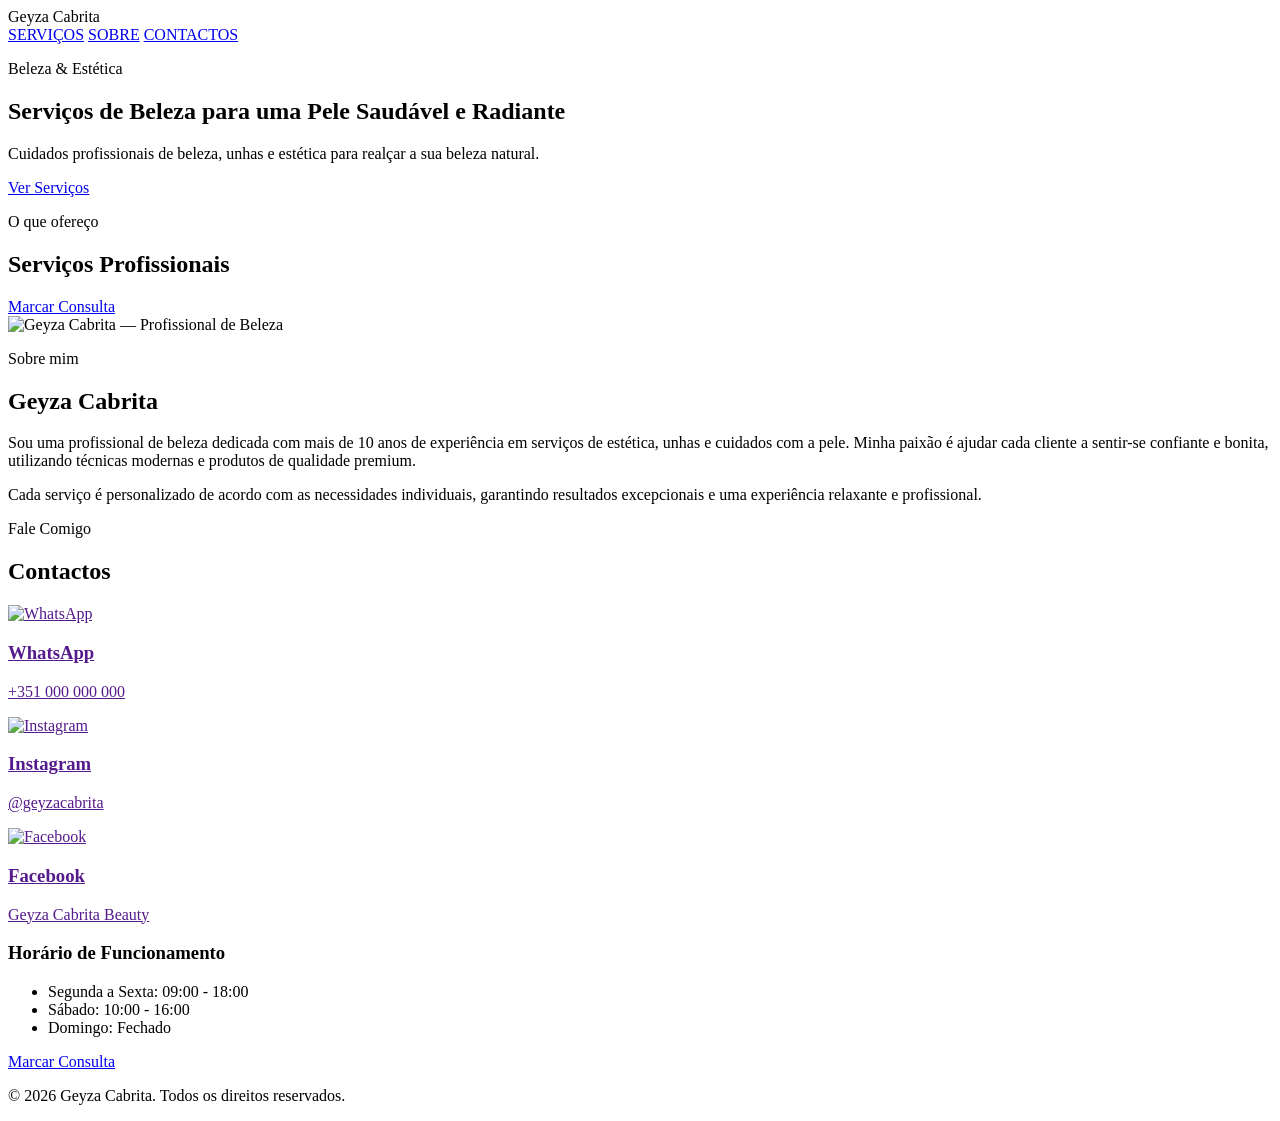
==== index.html @ 8110e3fc "Add files via upload" ====
<!DOCTYPE html>
<html lang="pt">
<head>
    <meta charset="UTF-8">
    <meta name="viewport" content="width=device-width, initial-scale=1.0">
    <title>Geyza Cabrita — Serviços de Beleza</title>
    <link rel="preconnect" href="https://fonts.googleapis.com">
    <link rel="preconnect" href="https://fonts.gstatic.com" crossorigin>
    <link href="https://fonts.googleapis.com/css2?family=Playfair+Display:wght@600;700;800&family=Montserrat:wght@300;400;500;600;700&display=swap" rel="stylesheet">
    <link rel="stylesheet" href="css/style.css">
</head>
<body>
    <!-- Navigation -->
    <nav class="navbar">
        <div class="navbar-container">
            <span class="navbar-brand">Geyza Cabrita</span>
            <div class="navbar-links">
                <a href="#servicos">SERVIÇOS</a>
                <a href="#sobre">SOBRE</a>
                <a href="#contactos">CONTACTOS</a>
            </div>
        </div>
    </nav>

    <!-- Hero Section -->
    <section id="hero" class="hero">
        <div class="hero-bg" style="background-image: url('images/hero.webp');"></div>
        <div class="hero-overlay"></div>
        <div class="hero-content">
            <p class="hero-label">Beleza & Estética</p>
            <h1 class="hero-title">Serviços de Beleza para uma Pele Saudável e Radiante</h1>
            <div class="hero-divider"></div>
            <p class="hero-description">Cuidados profissionais de beleza, unhas e estética para realçar a sua beleza natural.</p>
            <a href="#servicos" class="btn btn-primary">Ver Serviços</a>
        </div>
    </section>

    <!-- Services Section -->
    <section id="servicos" class="services">
        <div class="container">
            <div class="section-header">
                <p class="section-label">O que ofereço</p>
                <h2 class="section-title">Serviços Profissionais</h2>
            </div>

            <div class="accordion" id="accordion">
                <!-- Accordion items will be generated by JavaScript -->
            </div>

            <div class="services-cta">
                <a href="#contactos" class="btn btn-primary">Marcar Consulta</a>
            </div>
        </div>
    </section>

    <!-- About Section -->
    <section id="sobre" class="about">
        <div class="container">
            <div class="about-content">
                <div class="about-image">
                    <img src="images/about.png" alt="Geyza Cabrita — Profissional de Beleza">
                </div>
                <div class="about-text">
                    <p class="section-label">Sobre mim</p>
                    <h2 class="section-title">Geyza Cabrita</h2>
                    <p class="about-description">
                        Sou uma profissional de beleza dedicada com mais de 10 anos de experiência em serviços de estética, unhas e cuidados com a pele. Minha paixão é ajudar cada cliente a sentir-se confiante e bonita, utilizando técnicas modernas e produtos de qualidade premium.
                    </p>
                    <p class="about-description">
                        Cada serviço é personalizado de acordo com as necessidades individuais, garantindo resultados excepcionais e uma experiência relaxante e profissional.
                    </p>
                </div>
            </div>
        </div>
    </section>

    <!-- Contact Section -->
    <section id="contactos" class="contact">
        <div class="container">
            <div class="section-header">
                <p class="section-label">Fale Comigo</p>
                <h2 class="section-title">Contactos</h2>
            </div>

            <div class="contact-grid">
                <a href="" class="contact-card">
                    <img src="https://d2xsxph8kpxj0f.cloudfront.net/310519663391135670/QCFnipDip87VqHRo5HDK79/icon-whatsapp-color-fg5UDgh2BhatqartJosibU.webp" alt="WhatsApp">
                    <div class="contact-info">
                        <h3>WhatsApp</h3>
                        <p>+351 000 000 000</p>
                    </div>
                </a>

                <a href="" class="contact-card">
                    <img src="https://d2xsxph8kpxj0f.cloudfront.net/310519663391135670/QCFnipDip87VqHRo5HDK79/icon-instagram-color-nrqYFYuzazJWJ2ttojLBT8.webp" alt="Instagram">
                    <div class="contact-info">
                        <h3>Instagram</h3>
                        <p>@geyzacabrita</p>
                    </div>
                </a>

                <a href="" class="contact-card">
                    <img src="https://d2xsxph8kpxj0f.cloudfront.net/310519663391135670/QCFnipDip87VqHRo5HDK79/icon-facebook-color-9jwHDfcNkDRWfbFk2y8WAR.webp" alt="Facebook">
                    <div class="contact-info">
                        <h3>Facebook</h3>
                        <p>Geyza Cabrita Beauty</p>
                    </div>
                </a>
            </div>

            <div class="schedule">
                <h3>Horário de Funcionamento</h3>
                <ul>
                    <li>Segunda a Sexta: 09:00 - 18:00</li>
                    <li>Sábado: 10:00 - 16:00</li>
                    <li>Domingo: Fechado</li>
                </ul>
            </div>

            <div class="contact-cta">
                <a href="formulariy.html" class="btn btn-primary">Marcar Consulta</a>
            </div>
        </div>
    </section>

    <!-- Footer -->
    <footer class="footer">
        <div class="container">
            <p>&copy; 2026 Geyza Cabrita. Todos os direitos reservados.</p>
        </div>
    </footer>

    <script src="js/data.js"></script>
    <script src="js/script.js"></script>
</body>
</html>
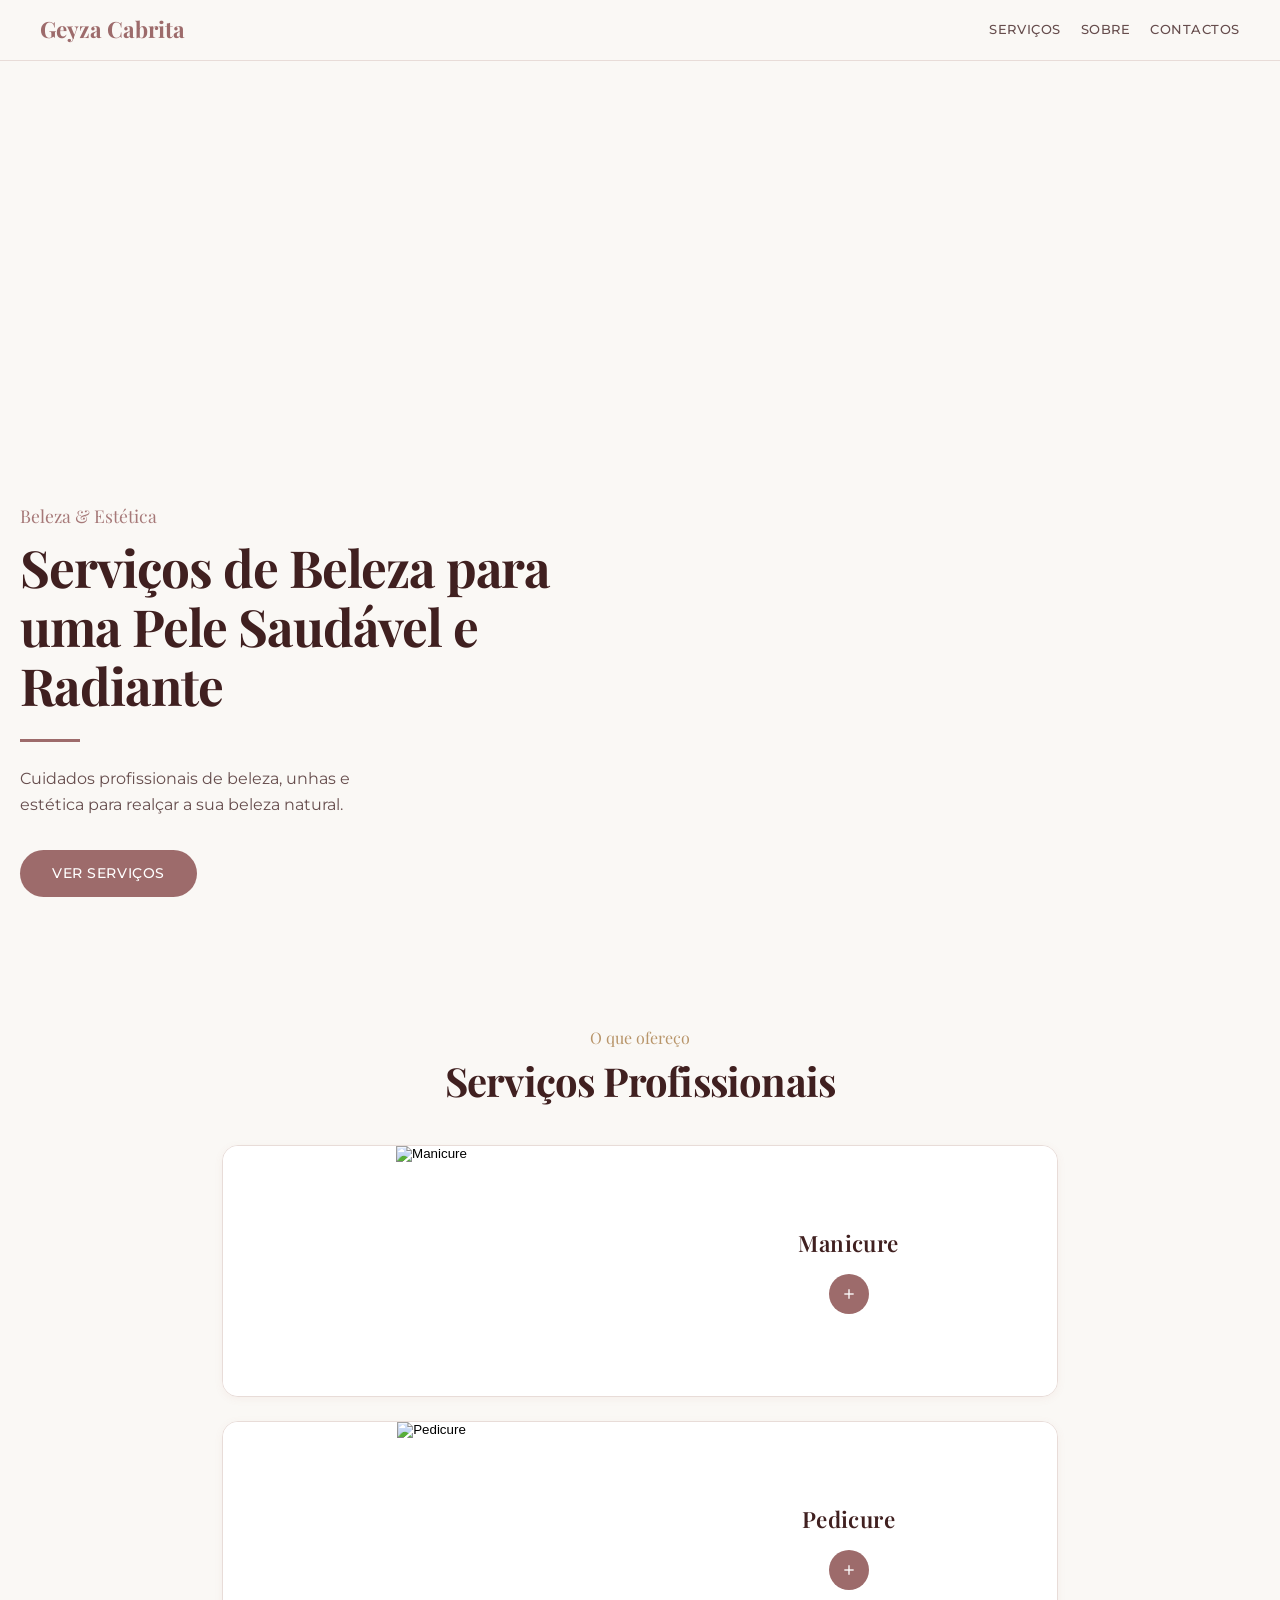
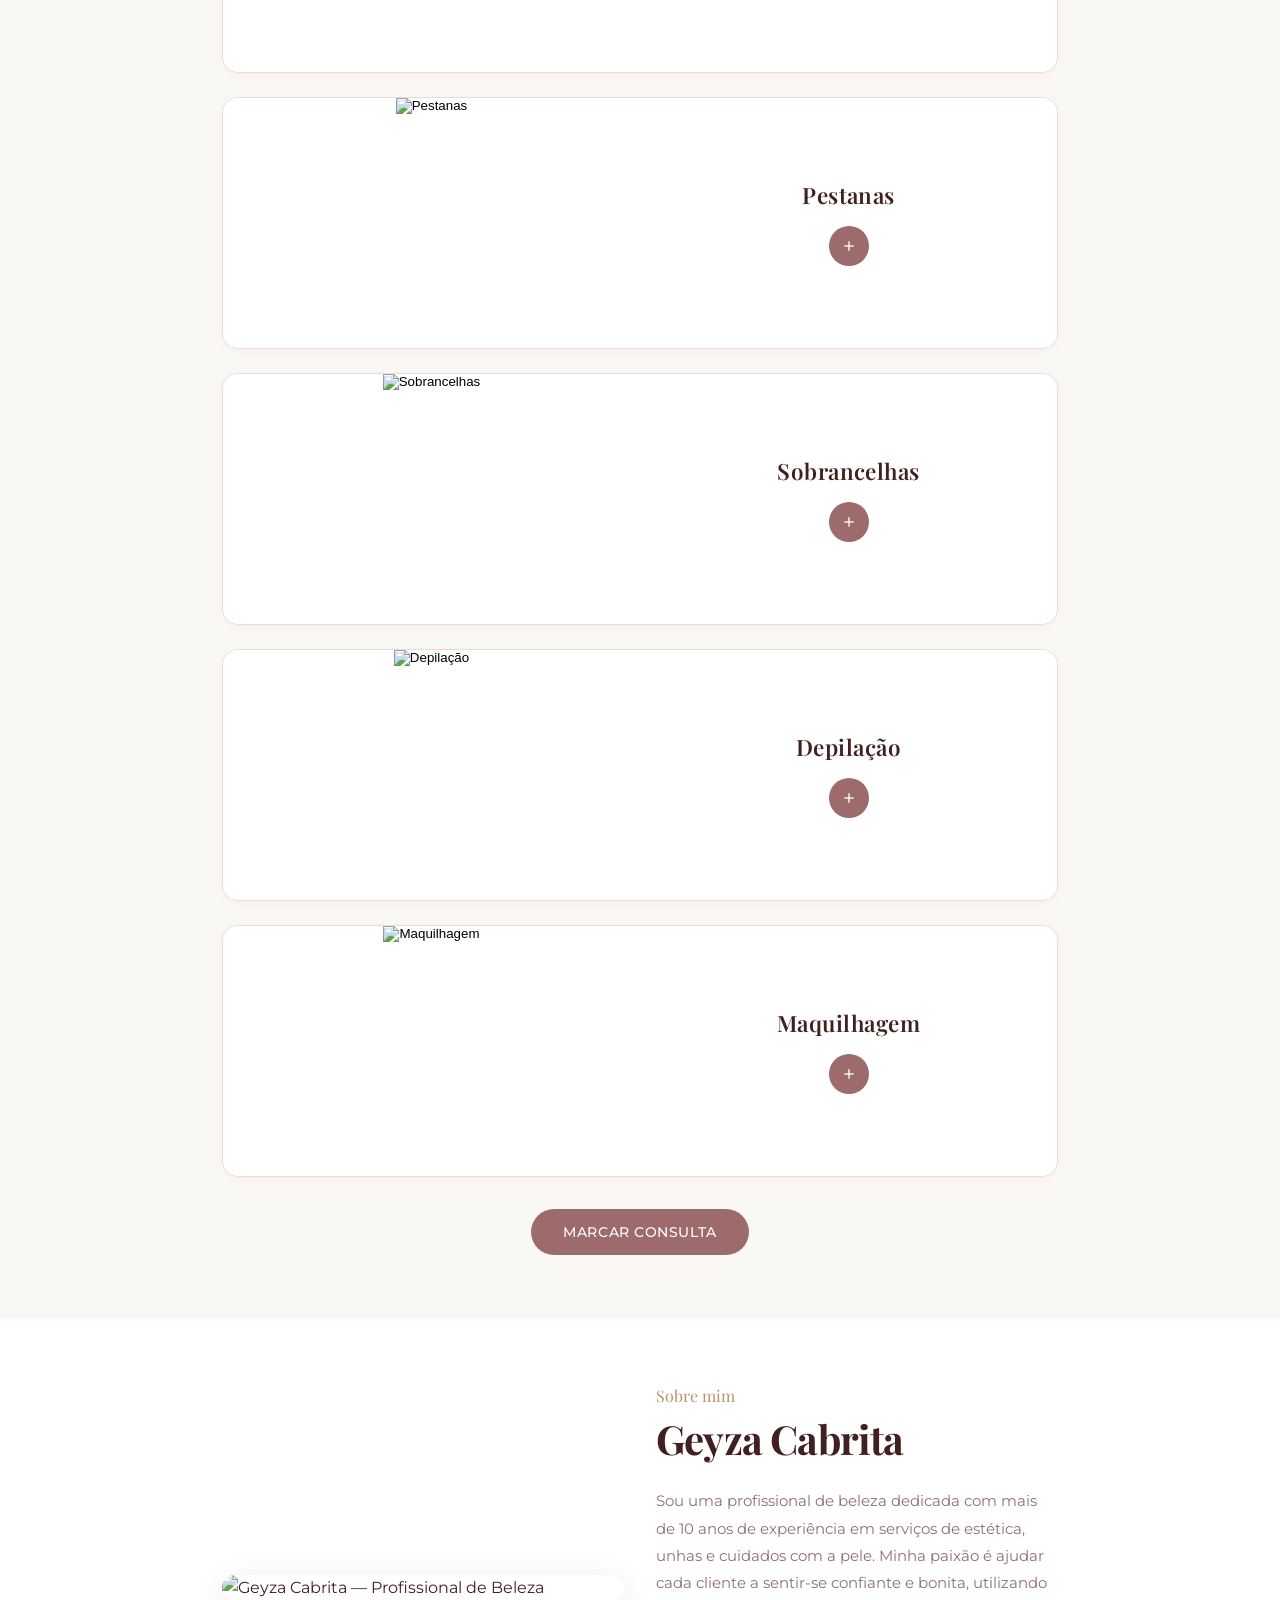
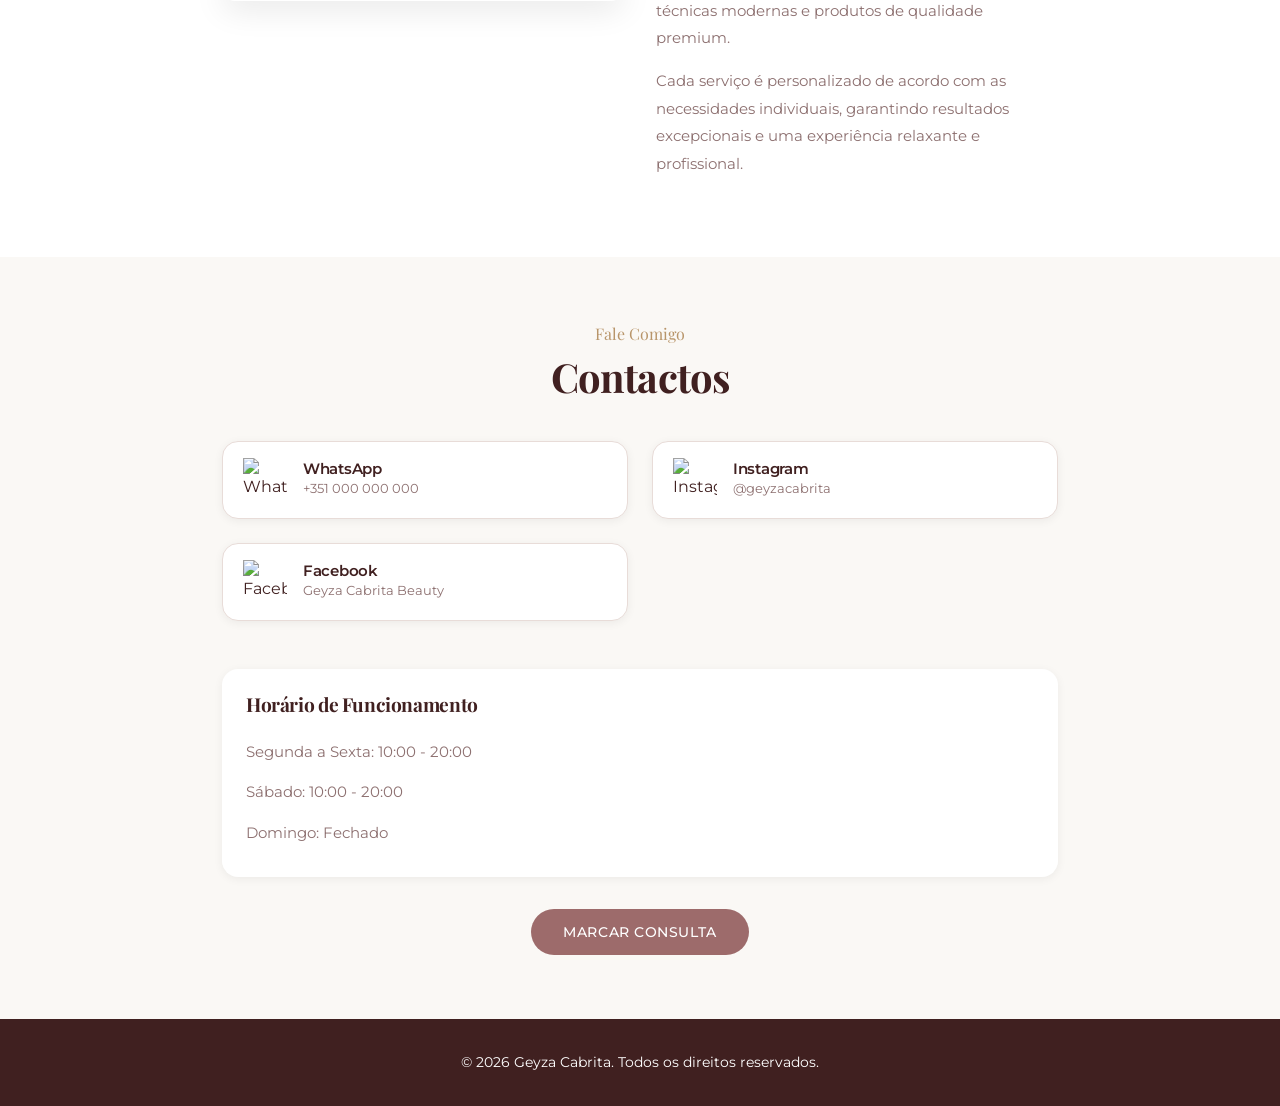
==== commit f15a372f: "Update stylesheet and script paths in index.html" ====
--- a/index.html
+++ b/index.html
@@ -7,7 +7,7 @@
     <link rel="preconnect" href="https://fonts.googleapis.com">
     <link rel="preconnect" href="https://fonts.gstatic.com" crossorigin>
     <link href="https://fonts.googleapis.com/css2?family=Playfair+Display:wght@600;700;800&family=Montserrat:wght@300;400;500;600;700&display=swap" rel="stylesheet">
-    <link rel="stylesheet" href="css/style.css">
+    <link rel="stylesheet" href="style.css">
 </head>
 <body>
     <!-- Navigation -->
@@ -111,14 +111,14 @@
             <div class="schedule">
                 <h3>Horário de Funcionamento</h3>
                 <ul>
-                    <li>Segunda a Sexta: 09:00 - 18:00</li>
-                    <li>Sábado: 10:00 - 16:00</li>
+                    <li>Segunda a Sexta: 10:00 - 20:00</li>
+                    <li>Sábado: 10:00 - 20:00</li>
                     <li>Domingo: Fechado</li>
                 </ul>
             </div>
 
             <div class="contact-cta">
-                <a href="formulariy.html" class="btn btn-primary">Marcar Consulta</a>
+                <a href="formulary.html" class="btn btn-primary">Marcar Consulta</a>
             </div>
         </div>
     </section>
@@ -130,7 +130,7 @@
         </div>
     </footer>
 
-    <script src="js/data.js"></script>
-    <script src="js/script.js"></script>
+    <script src="data.js"></script>
+    <script src="script.js"></script>
 </body>
 </html>
--- a/style.css
+++ b/style.css
@@ -0,0 +1,597 @@
+/* ============================================================
+   DESIGN PHILOSOPHY: Romantic Botanica — Elegant Beauty
+   - Warm ivory background, dusty rose primary, champagne gold accent
+   - Playfair Display (elegant headlines) + Montserrat (modern body)
+   - Soft shadows, organic shapes, gentle animations
+   - Mobile-first, single-column layout with generous whitespace
+   ============================================================ */
+
+* {
+    margin: 0;
+    padding: 0;
+    box-sizing: border-box;
+}
+
+html {
+    scroll-behavior: smooth;
+}
+
+body {
+    font-family: 'Montserrat', sans-serif;
+    font-weight: 400;
+    color: #402020;
+    background-color: #faf8f5;
+    line-height: 1.6;
+    -webkit-font-smoothing: antialiased;
+}
+
+/* ─── Colors ─────────────────────────────────────────────── */
+:root {
+    --primary: #9d6b6b;           /* dusty rose */
+    --accent: #b8956a;             /* champagne gold */
+    --background: #faf8f5;         /* warm ivory */
+    --foreground: #402020;         /* deep brown */
+    --text-light: #8d7070;         /* light brown */
+    --border-light: #e8dcd8;       /* light border */
+    --white: #ffffff;
+}
+
+/* ─── Typography ─────────────────────────────────────────── */
+h1, h2, h3, h4, h5, h6 {
+    font-family: 'Playfair Display', serif;
+    font-weight: 700;
+    letter-spacing: -0.02em;
+    line-height: 1.2;
+}
+
+a {
+    color: inherit;
+    text-decoration: none;
+    transition: all 0.3s ease;
+}
+
+/* ─── Navigation ─────────────────────────────────────────── */
+.navbar {
+    position: sticky;
+    top: 0;
+    z-index: 100;
+    background: rgba(250, 248, 245, 0.92);
+    backdrop-filter: blur(12px);
+    border-bottom: 1px solid var(--border-light);
+    padding: 0.75rem 1.25rem;
+}
+
+.navbar-container {
+    max-width: 1200px;
+    margin: 0 auto;
+    display: flex;
+    align-items: center;
+    justify-content: space-between;
+}
+
+.navbar-brand {
+    font-family: 'Playfair Display', serif;
+    font-size: 1.4rem;
+    color: var(--primary);
+    font-weight: 700;
+}
+
+.navbar-links {
+    display: flex;
+    gap: 1.25rem;
+}
+
+.navbar-links a {
+    font-size: 0.82rem;
+    font-weight: 500;
+    color: #664d4d;
+    text-transform: uppercase;
+    letter-spacing: 0.04em;
+    transition: color 0.3s ease;
+}
+
+.navbar-links a:hover {
+    color: var(--primary);
+}
+
+@media (max-width: 768px) {
+    .navbar-links {
+        gap: 0.75rem;
+        font-size: 0.75rem;
+    }
+}
+
+/* ─── Hero Section ────────────────────────────────────────── */
+.hero {
+    position: relative;
+    min-height: 100vh;
+    display: flex;
+    flex-direction: column;
+    justify-content: flex-end;
+    overflow: hidden;
+}
+
+.hero-bg {
+    position: absolute;
+    inset: 0;
+    background-size: cover;
+    background-position: center top;
+}
+
+.hero-overlay {
+    position: absolute;
+    inset: 0;
+    background: linear-gradient(180deg, rgba(250, 248, 245, 0) 0%, rgba(250, 248, 245, 0.6) 60%, rgba(250, 248, 245, 0.95) 100%);
+}
+
+.hero-content {
+    position: relative;
+    z-index: 10;
+    padding: 3rem 1.25rem 4rem;
+    max-width: 600px;
+    animation: fadeUp 1s ease-out;
+}
+
+.hero-label {
+    font-family: 'Playfair Display', serif;
+    font-size: 1.1rem;
+    color: var(--primary);
+    margin-bottom: 0.5rem;
+    opacity: 0.9;
+}
+
+.hero-title {
+    font-size: clamp(2.2rem, 8vw, 3.2rem);
+    line-height: 1.15;
+    color: var(--foreground);
+    margin-bottom: 1.5rem;
+}
+
+.hero-divider {
+    width: 60px;
+    height: 3px;
+    background: var(--primary);
+    margin-bottom: 1.5rem;
+}
+
+.hero-description {
+    font-size: 0.97rem;
+    color: #664d4d;
+    line-height: 1.7;
+    margin-bottom: 2rem;
+    max-width: 380px;
+}
+
+/* ─── Buttons ────────────────────────────────────────────── */
+.btn {
+    display: inline-block;
+    padding: 0.75rem 2rem;
+    border-radius: 999px;
+    font-family: 'Montserrat', sans-serif;
+    font-size: 0.88rem;
+    font-weight: 500;
+    text-transform: uppercase;
+    letter-spacing: 0.04em;
+    border: none;
+    cursor: pointer;
+    transition: all 0.3s ease;
+    text-decoration: none;
+}
+
+.btn-primary {
+    background: var(--primary);
+    color: white;
+}
+
+.btn-primary:hover {
+    background: #8d5a5a;
+    transform: translateY(-2px);
+    box-shadow: 0 6px 20px rgba(157, 107, 107, 0.3);
+}
+
+/* ─── Container & Layout ─────────────────────────────────── */
+.container {
+    width: 100%;
+    max-width: 900px;
+    margin: 0 auto;
+    padding: 0 1.25rem;
+}
+
+@media (min-width: 768px) {
+    .container {
+        padding: 0 2rem;
+    }
+}
+
+/* ─── Section Header ─────────────────────────────────────── */
+.section-header {
+    text-align: center;
+    margin-bottom: 2.5rem;
+}
+
+.section-label {
+    font-family: 'Playfair Display', serif;
+    font-size: 1rem;
+    color: var(--accent);
+    margin-bottom: 0.4rem;
+}
+
+.section-title {
+    font-size: clamp(1.8rem, 5vw, 2.5rem);
+    color: var(--foreground);
+    margin-bottom: 0.5rem;
+}
+
+/* ─── Services Section ────────────────────────────────────── */
+.services {
+    padding: 4rem 0;
+    background: var(--background);
+}
+
+/* ─── Accordion ──────────────────────────────────────────── */
+.accordion {
+    display: flex;
+    flex-direction: column;
+    gap: 1.5rem;
+    margin-bottom: 2rem;
+}
+
+.accordion-item {
+    background: white;
+    border-radius: 1rem;
+    overflow: hidden;
+    box-shadow: 0 2px 8px rgba(180, 120, 100, 0.07);
+    border: 1.5px solid var(--border-light);
+    transition: box-shadow 0.3s, border-color 0.3s;
+}
+
+.accordion-item.open {
+    box-shadow: 0 4px 24px rgba(180, 120, 100, 0.12);
+    border-color: rgba(184, 149, 106, 0.4);
+}
+
+.accordion-header {
+    width: 100%;
+    display: grid;
+    grid-template-columns: 1fr 1fr;
+    gap: 0;
+    align-items: stretch;
+    padding: 0;
+    background: white;
+    border: none;
+    cursor: pointer;
+    transition: background 0.3s;
+    overflow: hidden;
+}
+
+@media (max-width: 768px) {
+    .accordion-header {
+        grid-template-columns: 1fr;
+    }
+}
+
+.accordion-item.open .accordion-header {
+    background: white;
+}
+
+.accordion-header-image {
+    width: 100%;
+    height: 250px;
+    overflow: hidden;
+}
+
+@media (max-width: 768px) {
+    .accordion-header-image {
+        height: 200px;
+    }
+}
+
+.accordion-header-image img {
+    width: 100%;
+    height: 100%;
+    object-fit: cover;
+    object-position: center;
+}
+
+.accordion-header-content {
+    display: flex;
+    flex-direction: column;
+    justify-content: center;
+    align-items: center;
+    padding: 2rem 1.5rem;
+    text-align: center;
+    gap: 1rem;
+}
+
+@media (max-width: 768px) {
+    .accordion-header-content {
+        padding: 1.5rem 1rem;
+    }
+}
+
+.accordion-label {
+    font-family: 'Playfair Display', serif;
+    font-weight: 600;
+    font-size: 1.4rem;
+    color: var(--foreground);
+    letter-spacing: 0.02em;
+    margin: 0;
+}
+
+@media (max-width: 768px) {
+    .accordion-label {
+        font-size: 1.2rem;
+    }
+}
+
+.accordion-toggle {
+    width: 40px;
+    height: 40px;
+    border-radius: 50%;
+    background: var(--primary);
+    display: flex;
+    align-items: center;
+    justify-content: center;
+    flex-shrink: 0;
+    transition: background 0.3s, transform 0.3s;
+}
+
+.accordion-item.open .accordion-toggle {
+    background: #8d5a5a;
+    transform: rotate(45deg);
+}
+
+.accordion-toggle svg {
+    width: 16px;
+    height: 16px;
+    stroke: white;
+}
+
+.accordion-content {
+    max-height: 0;
+    overflow: hidden;
+    transition: max-height 0.3s ease;
+}
+
+.accordion-item.open .accordion-content {
+    max-height: 1500px;
+}
+
+.accordion-image {
+    width: 100%;
+    height: 400px;
+    overflow: hidden;
+    border-bottom: 1px solid var(--border-light);
+}
+
+.accordion-image img {
+    width: 100%;
+    height: 100%;
+    object-fit: cover;
+    object-position: center;
+}
+
+.accordion-services {
+    padding: 0 1.25rem 1rem;
+}
+
+.service-item {
+    padding: 0.85rem 0;
+    border-bottom: 1px solid var(--border-light);
+}
+
+.service-item:last-child {
+    border-bottom: none;
+}
+
+.service-header {
+    display: flex;
+    justify-content: space-between;
+    align-items: flex-start;
+    gap: 0.5rem;
+    margin-bottom: 0.2rem;
+}
+
+.service-name {
+    font-family: 'Playfair Display', serif;
+    font-weight: 600;
+    font-size: 1.05rem;
+    color: var(--foreground);
+    line-height: 1.3;
+}
+
+.service-price {
+    font-family: 'Montserrat', sans-serif;
+    font-size: 0.78rem;
+    font-weight: 500;
+    color: var(--accent);
+    white-space: nowrap;
+    background: #f7f5f2;
+    padding: 2px 8px;
+    border-radius: 999px;
+    border: 1px solid var(--border-light);
+    flex-shrink: 0;
+}
+
+.service-description {
+    font-family: 'Montserrat', sans-serif;
+    font-size: 0.85rem;
+    color: var(--text-light);
+    line-height: 1.5;
+    margin: 0;
+}
+
+.services-cta {
+    text-align: center;
+    margin-top: 2rem;
+}
+
+/* ─── About Section ──────────────────────────────────────── */
+.about {
+    padding: 4rem 0;
+    background: white;
+}
+
+.about-content {
+    display: grid;
+    grid-template-columns: 1fr 1fr;
+    gap: 2rem;
+    align-items: center;
+}
+
+@media (max-width: 768px) {
+    .about-content {
+        grid-template-columns: 1fr;
+    }
+}
+
+.about-image {
+    position: relative;
+    border-radius: 1rem;
+    overflow: hidden;
+    box-shadow: 0 8px 32px rgba(0, 0, 0, 0.1);
+}
+
+.about-image img {
+    width: 100%;
+    height: auto;
+    display: block;
+}
+
+.about-text .section-label {
+    margin-bottom: 0.4rem;
+}
+
+.about-text .section-title {
+    margin-bottom: 1.5rem;
+}
+
+.about-description {
+    font-size: 0.95rem;
+    color: var(--text-light);
+    line-height: 1.8;
+    margin-bottom: 1rem;
+}
+
+/* ─── Contact Section ────────────────────────────────────── */
+.contact {
+    padding: 4rem 0;
+    background: var(--background);
+}
+
+.contact-grid {
+    display: grid;
+    grid-template-columns: repeat(auto-fit, minmax(280px, 1fr));
+    gap: 1.5rem;
+    margin-bottom: 3rem;
+}
+
+.contact-card {
+    display: flex;
+    align-items: center;
+    gap: 1rem;
+    background: white;
+    border-radius: 1rem;
+    padding: 1rem 1.25rem;
+    box-shadow: 0 2px 10px rgba(0, 0, 0, 0.06);
+    border: 1px solid var(--border-light);
+    transition: transform 0.2s, box-shadow 0.2s;
+}
+
+.contact-card:hover {
+    transform: translateY(-2px);
+    box-shadow: 0 6px 20px rgba(0, 0, 0, 0.1);
+}
+
+.contact-card img {
+    width: 44px;
+    height: 44px;
+    flex-shrink: 0;
+}
+
+.contact-info h3 {
+    font-family: 'Montserrat', sans-serif;
+    font-weight: 600;
+    font-size: 0.92rem;
+    color: var(--foreground);
+    margin: 0;
+}
+
+.contact-info p {
+    font-family: 'Montserrat', sans-serif;
+    font-size: 0.82rem;
+    color: var(--text-light);
+    margin: 0;
+}
+
+.schedule {
+    background: white;
+    border-radius: 1rem;
+    padding: 1.5rem;
+    margin-bottom: 2rem;
+    box-shadow: 0 2px 10px rgba(0, 0, 0, 0.06);
+}
+
+.schedule h3 {
+    font-size: 1.2rem;
+    color: var(--foreground);
+    margin-bottom: 1rem;
+}
+
+.schedule ul {
+    list-style: none;
+}
+
+.schedule li {
+    font-size: 0.95rem;
+    color: var(--text-light);
+    padding: 0.5rem 0;
+}
+
+.contact-cta {
+    text-align: center;
+}
+
+/* ─── Footer ─────────────────────────────────────────────── */
+.footer {
+    background: var(--foreground);
+    color: white;
+    padding: 2rem 0;
+    text-align: center;
+    font-size: 0.9rem;
+}
+
+/* ─── Animations ─────────────────────────────────────────── */
+@keyframes fadeUp {
+    from {
+        opacity: 0;
+        transform: translateY(30px);
+    }
+    to {
+        opacity: 1;
+        transform: translateY(0);
+    }
+}
+
+.fade-up {
+    animation: fadeUp 0.6s ease-out;
+}
+
+/* ─── Responsive ─────────────────────────────────────────── */
+@media (max-width: 768px) {
+    .hero-content {
+        padding: 2rem 1rem 3rem;
+    }
+
+    .navbar-links {
+        gap: 0.5rem;
+    }
+
+    .section-header {
+        margin-bottom: 2rem;
+    }
+
+    .contact-grid {
+        grid-template-columns: 1fr;
+    }
+}
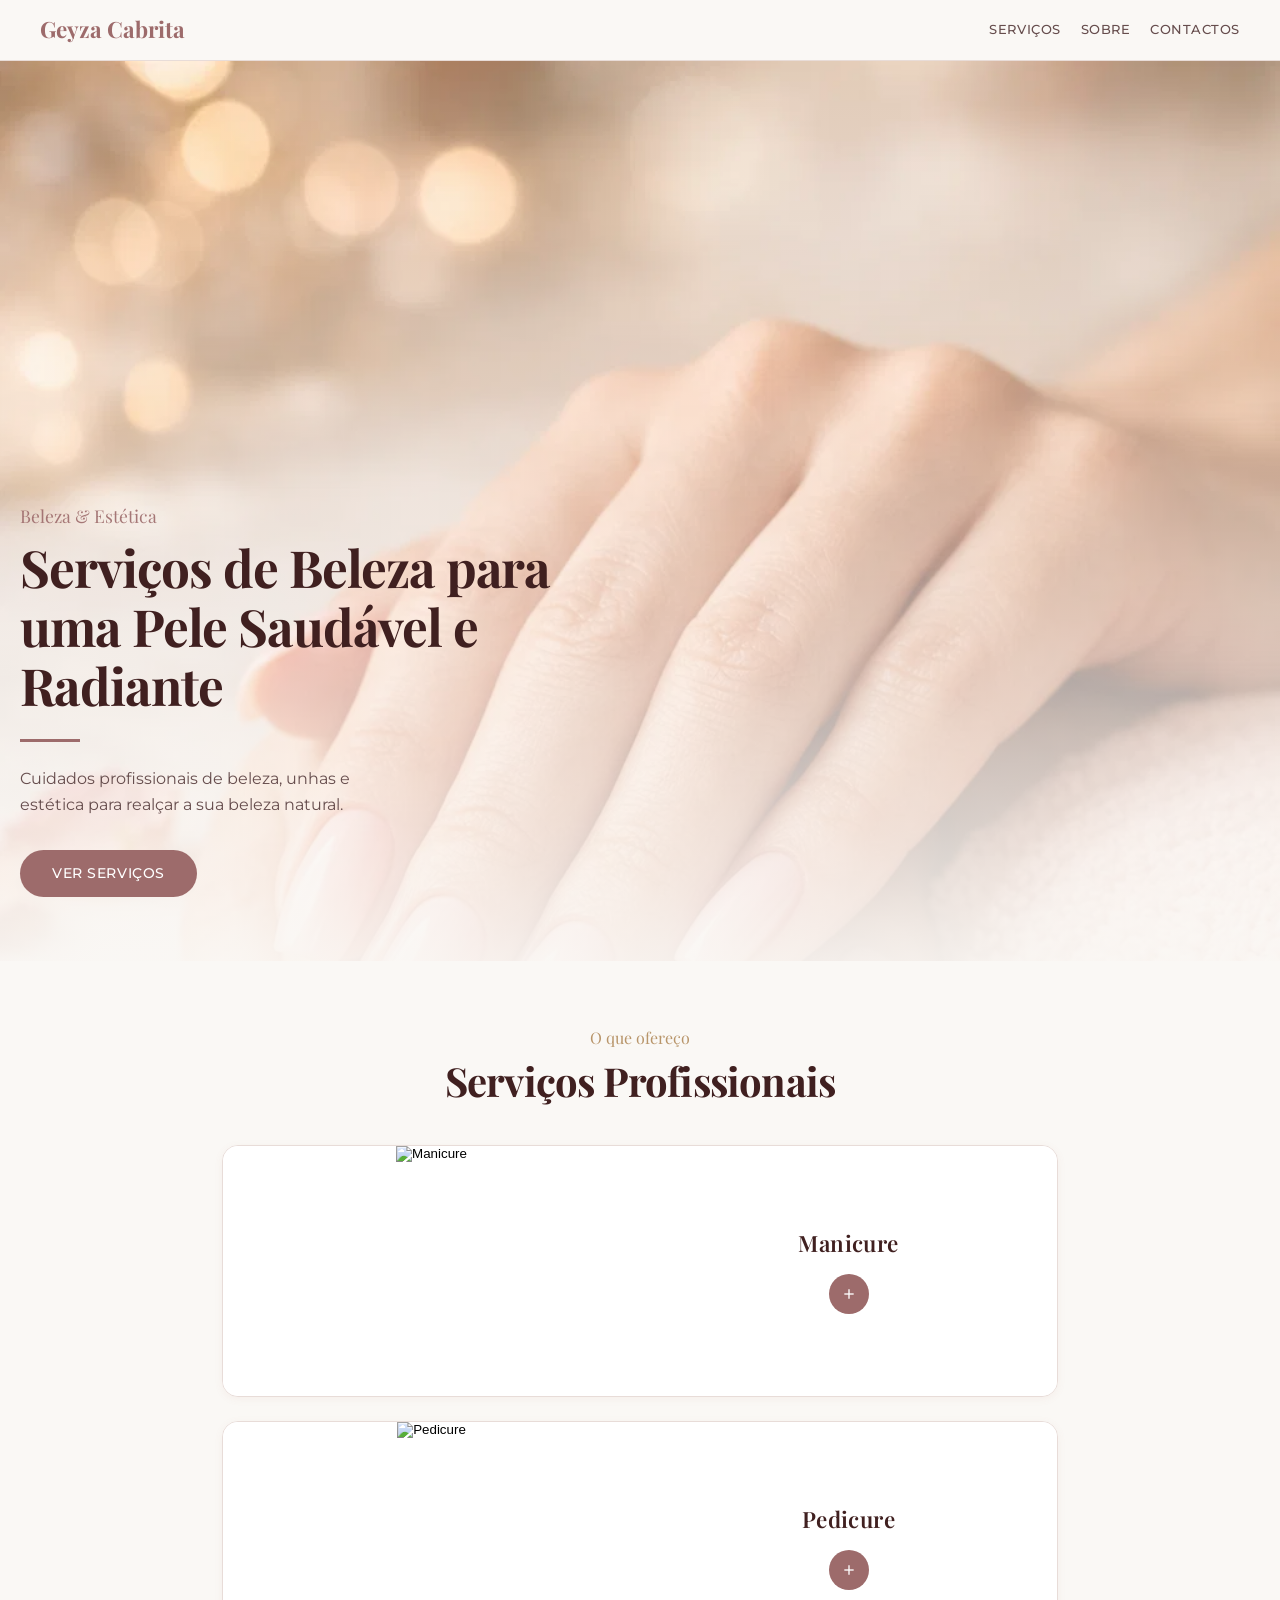
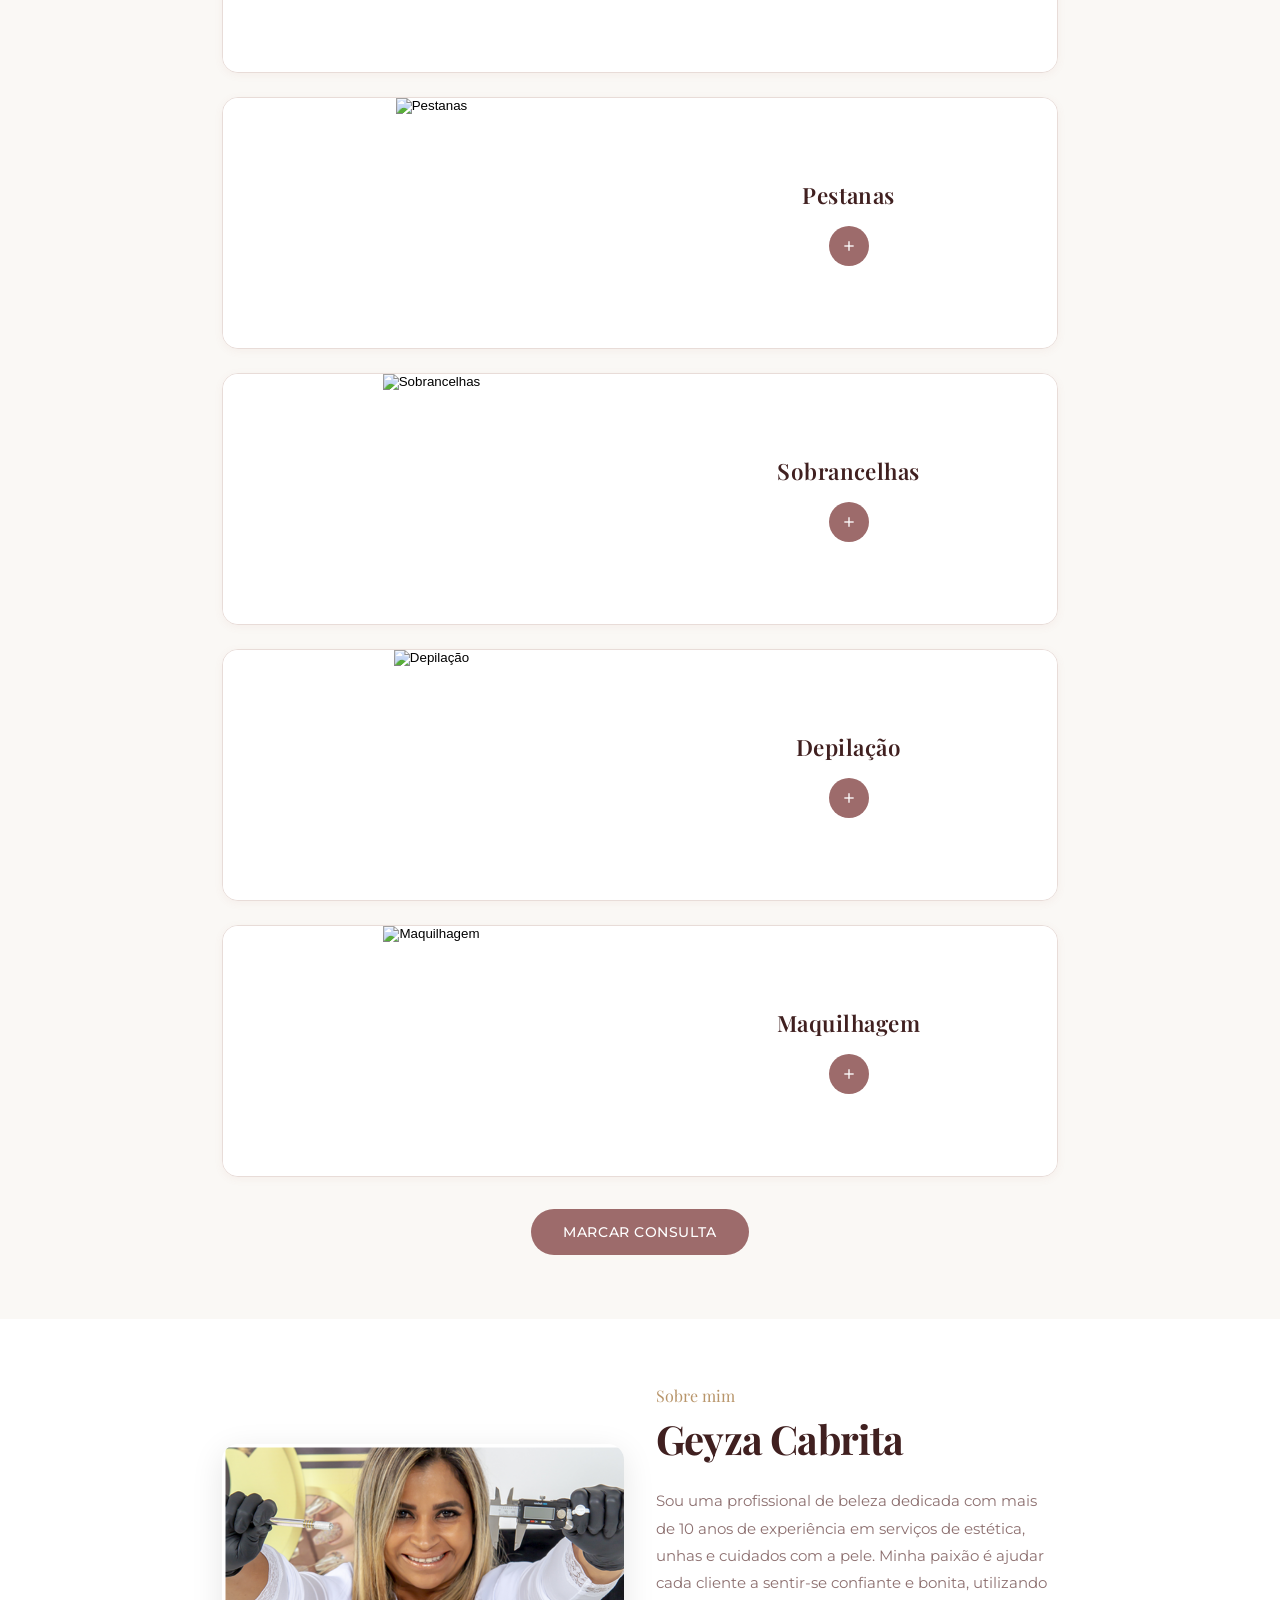
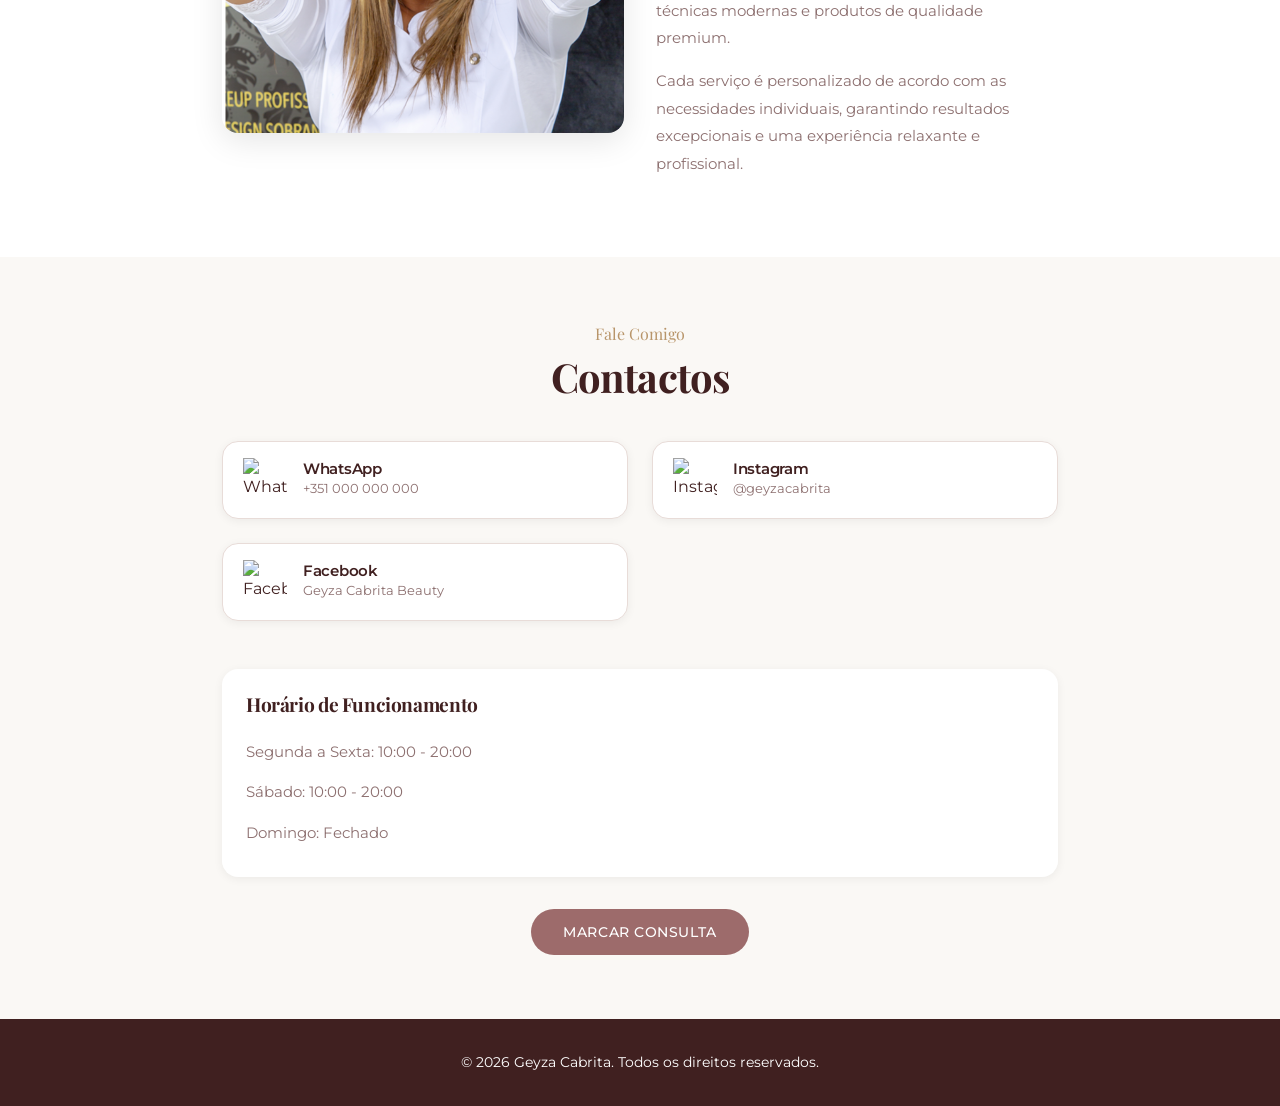
==== commit 95664c41: "Update image paths in index.html" ====
--- a/index.html
+++ b/index.html
@@ -24,7 +24,7 @@
 
     <!-- Hero Section -->
     <section id="hero" class="hero">
-        <div class="hero-bg" style="background-image: url('images/hero.webp');"></div>
+        <div class="hero-bg" style="background-image: url('hero.webp');"></div>
         <div class="hero-overlay"></div>
         <div class="hero-content">
             <p class="hero-label">Beleza & Estética</p>
@@ -58,7 +58,7 @@
         <div class="container">
             <div class="about-content">
                 <div class="about-image">
-                    <img src="images/about.png" alt="Geyza Cabrita — Profissional de Beleza">
+                    <img src="about.png" alt="Geyza Cabrita — Profissional de Beleza">
                 </div>
                 <div class="about-text">
                     <p class="section-label">Sobre mim</p>
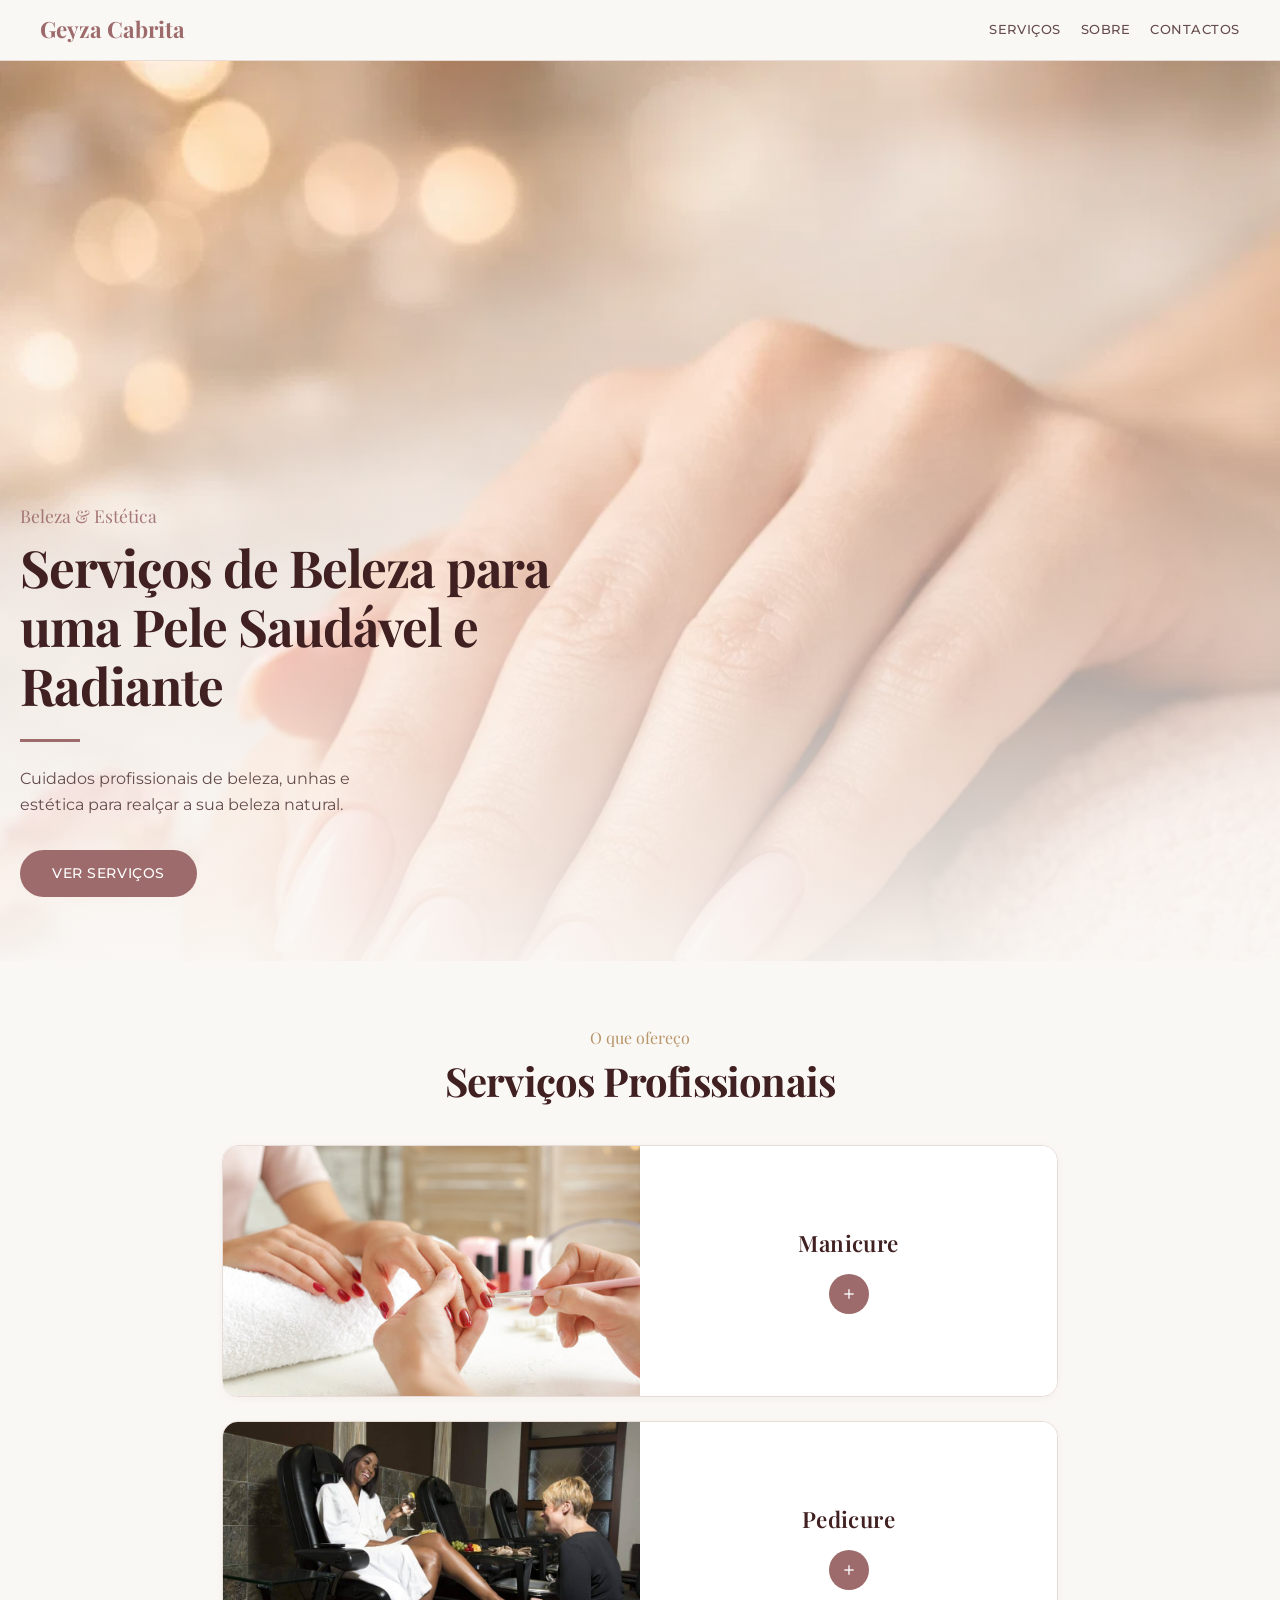
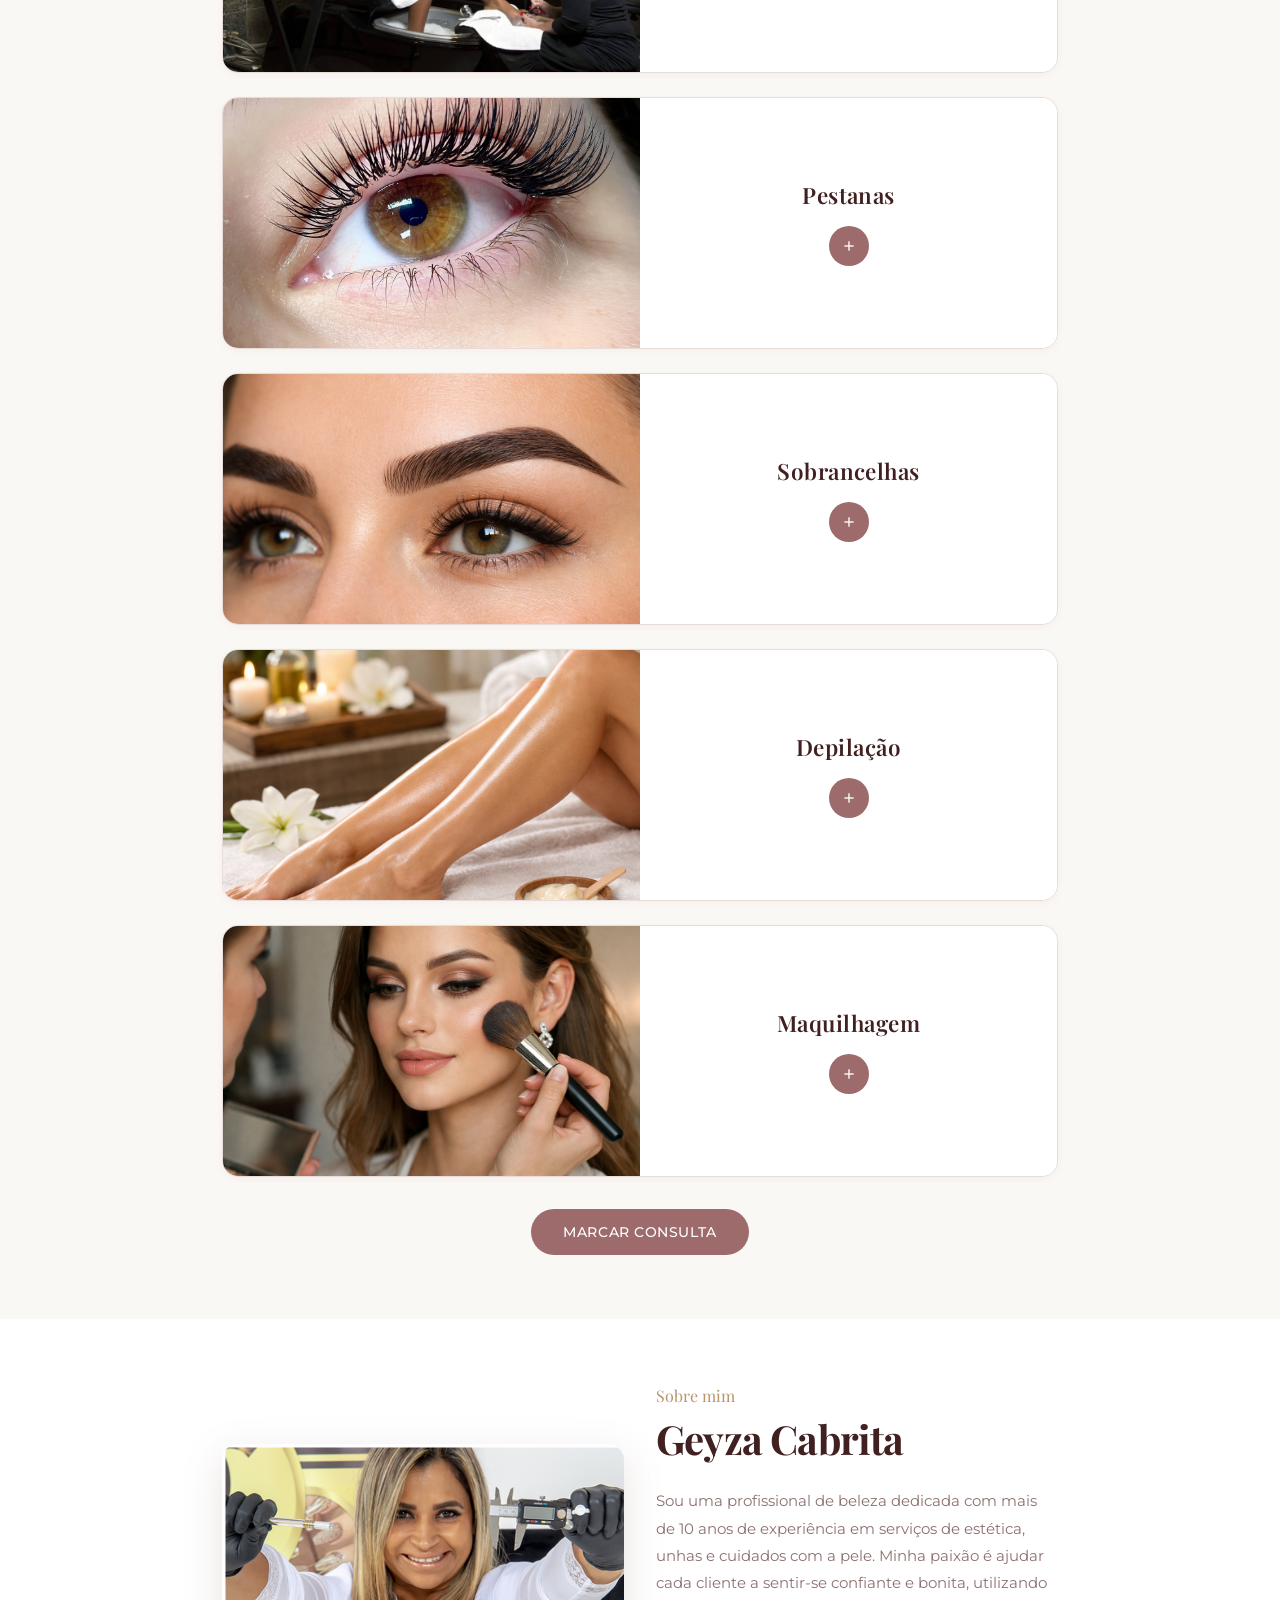
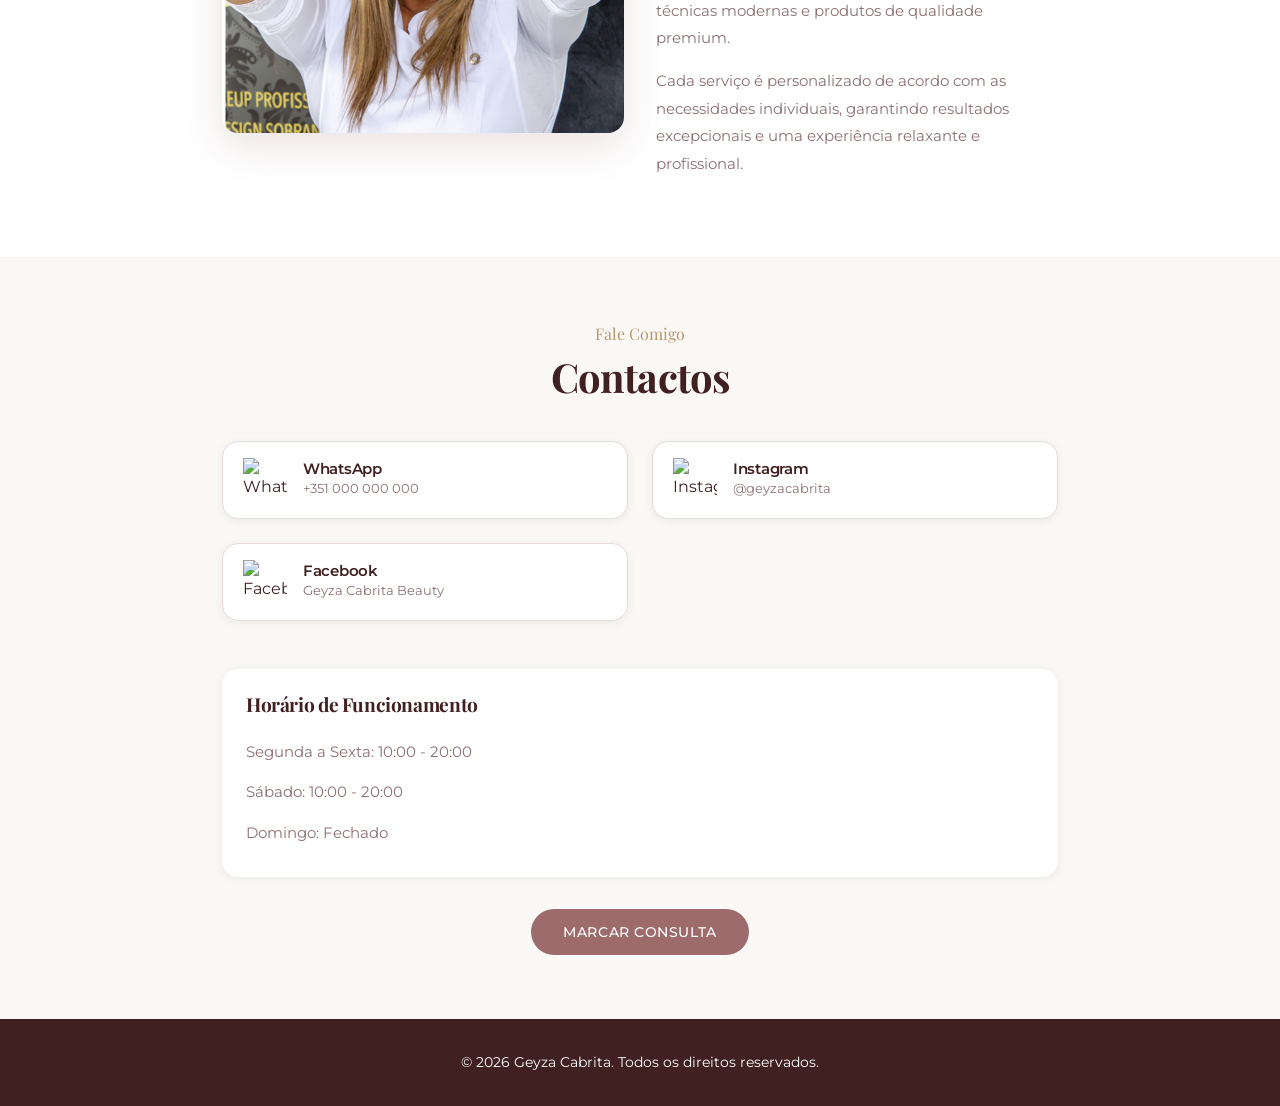
==== commit 31d2479a: "Update index.html" ====
--- a/index.html
+++ b/index.html
@@ -84,7 +84,7 @@
 
             <div class="contact-grid">
                 <a href="" class="contact-card">
-                    <img src="https://d2xsxph8kpxj0f.cloudfront.net/310519663391135670/QCFnipDip87VqHRo5HDK79/icon-whatsapp-color-fg5UDgh2BhatqartJosibU.webp" alt="WhatsApp">
+                    <img src="" alt="WhatsApp">
                     <div class="contact-info">
                         <h3>WhatsApp</h3>
                         <p>+351 000 000 000</p>
@@ -92,7 +92,7 @@
                 </a>
 
                 <a href="" class="contact-card">
-                    <img src="https://d2xsxph8kpxj0f.cloudfront.net/310519663391135670/QCFnipDip87VqHRo5HDK79/icon-instagram-color-nrqYFYuzazJWJ2ttojLBT8.webp" alt="Instagram">
+                    <img src=""instagram.jpg alt="Instagram">
                     <div class="contact-info">
                         <h3>Instagram</h3>
                         <p>@geyzacabrita</p>
@@ -100,7 +100,7 @@
                 </a>
 
                 <a href="" class="contact-card">
-                    <img src="https://d2xsxph8kpxj0f.cloudfront.net/310519663391135670/QCFnipDip87VqHRo5HDK79/icon-facebook-color-9jwHDfcNkDRWfbFk2y8WAR.webp" alt="Facebook">
+                    <img src="" alt="Facebook">
                     <div class="contact-info">
                         <h3>Facebook</h3>
                         <p>Geyza Cabrita Beauty</p>
--- a/style.css
+++ b/style.css
@@ -449,8 +449,15 @@
     position: relative;
     border-radius: 1rem;
     overflow: hidden;
-    box-shadow: 0 8px 32px rgba(0, 0, 0, 0.1);
-}
+    box-shadow: 0 12px 40px rgba(157, 107, 107, 0.2);
+    transition: transform 0.3s ease, box-shadow 0.3s ease;
+}
+
+.about-image:hover {
+    transform: translateY(-8px);
+    box-shadow: 0 16px 50px rgba(157, 107, 107, 0.3);
+}
+
 
 .about-image img {
     width: 100%;
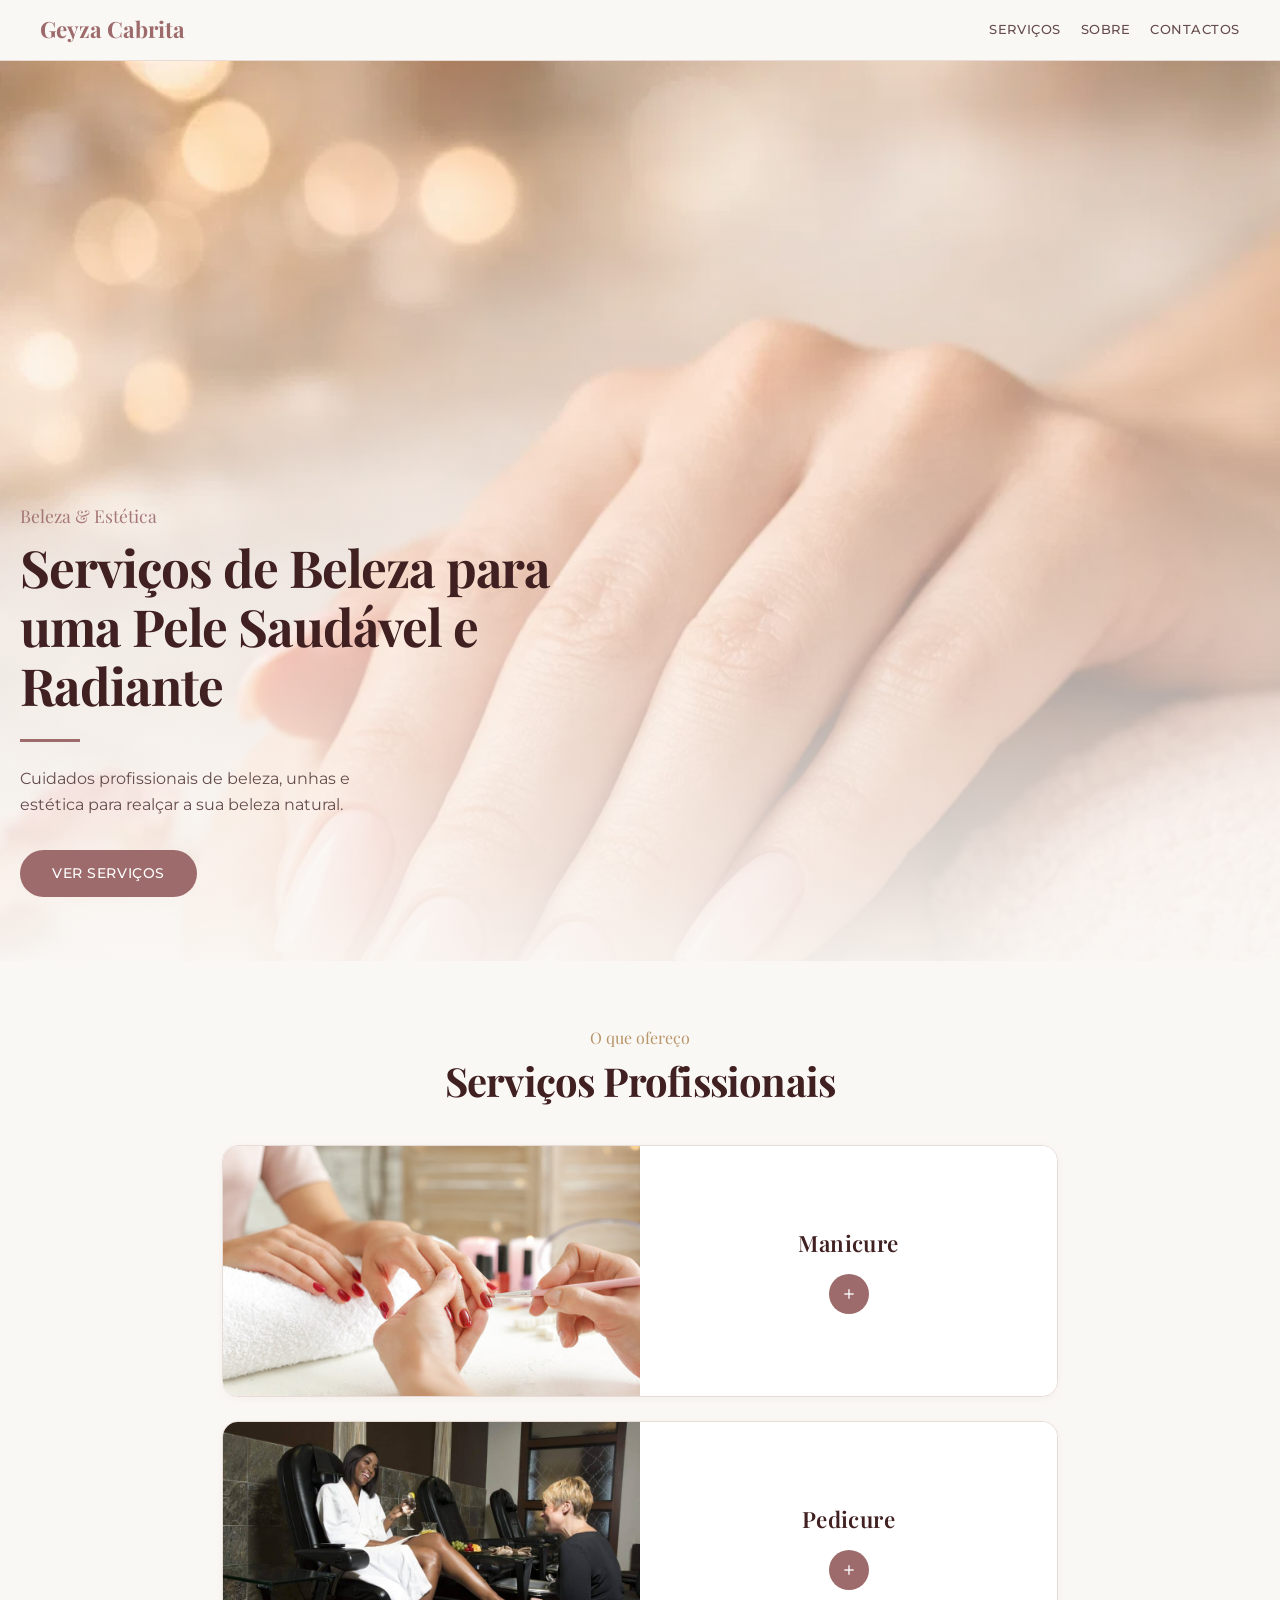
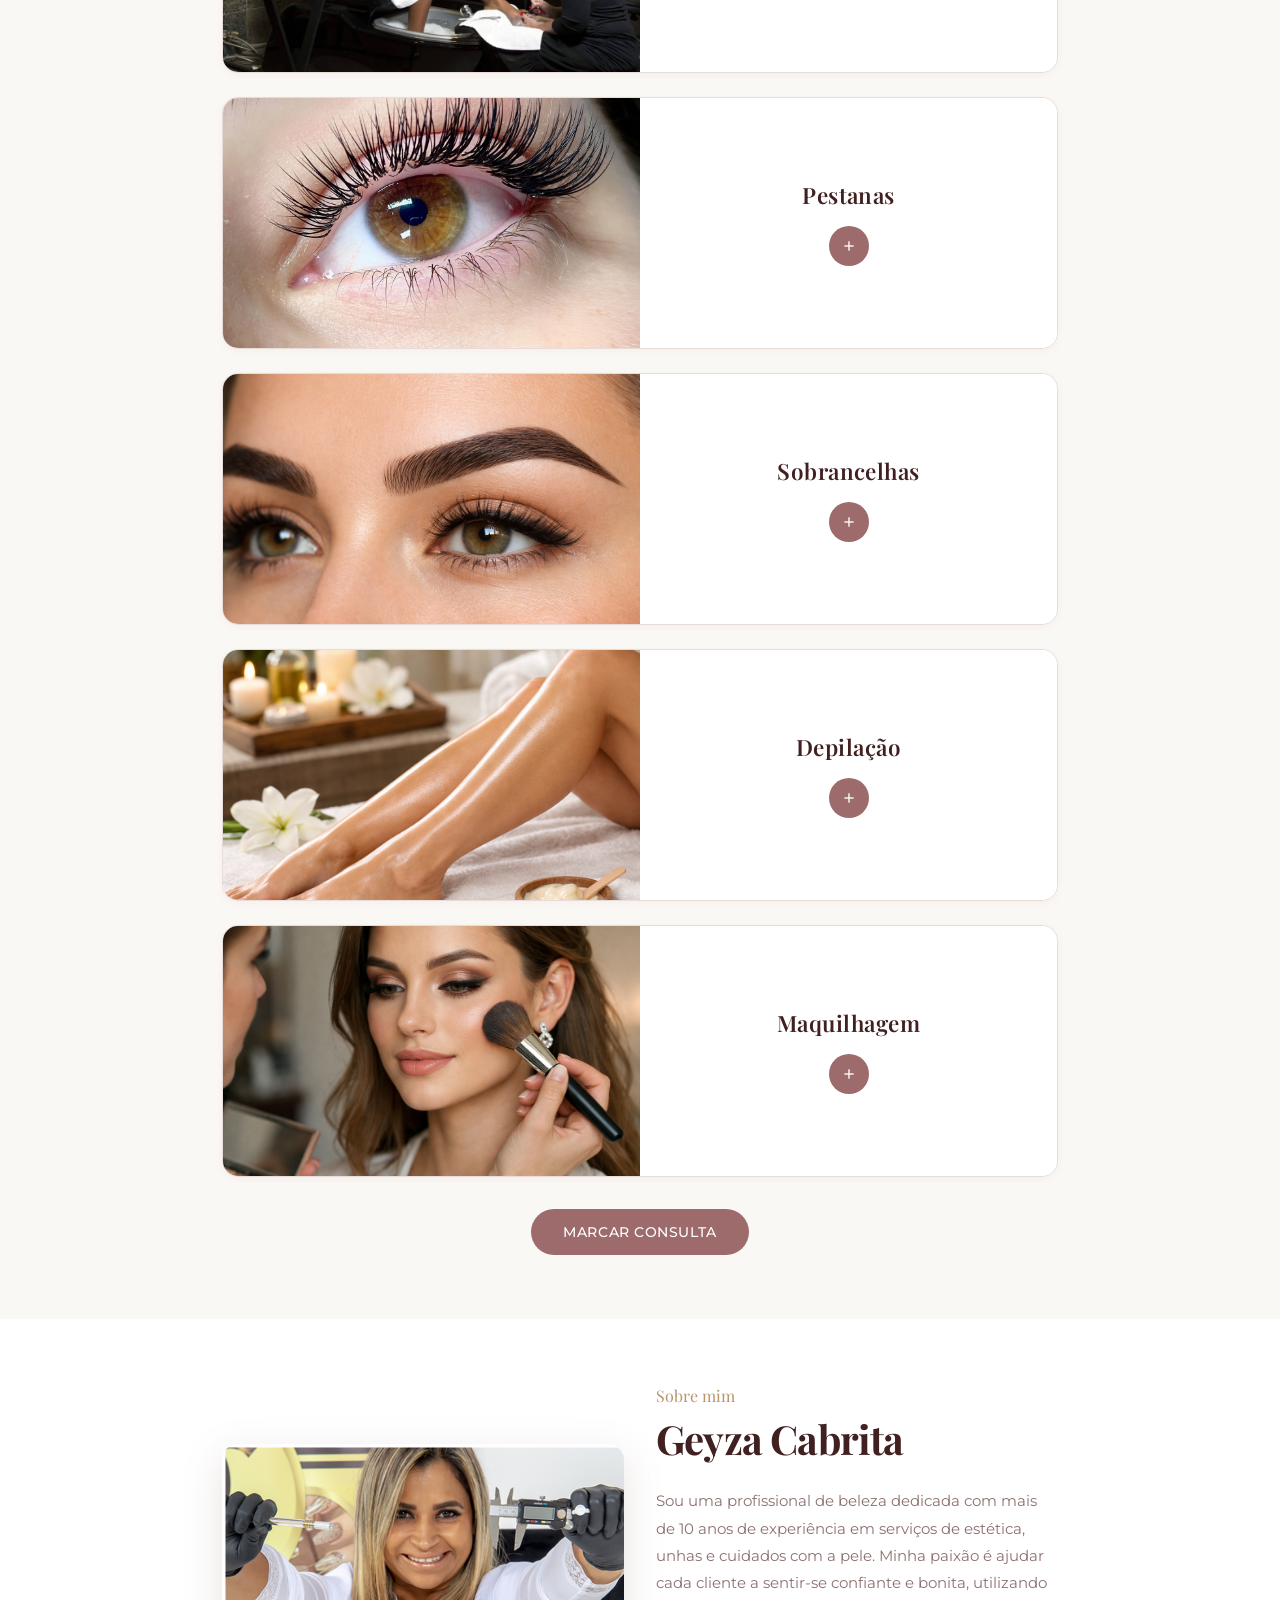
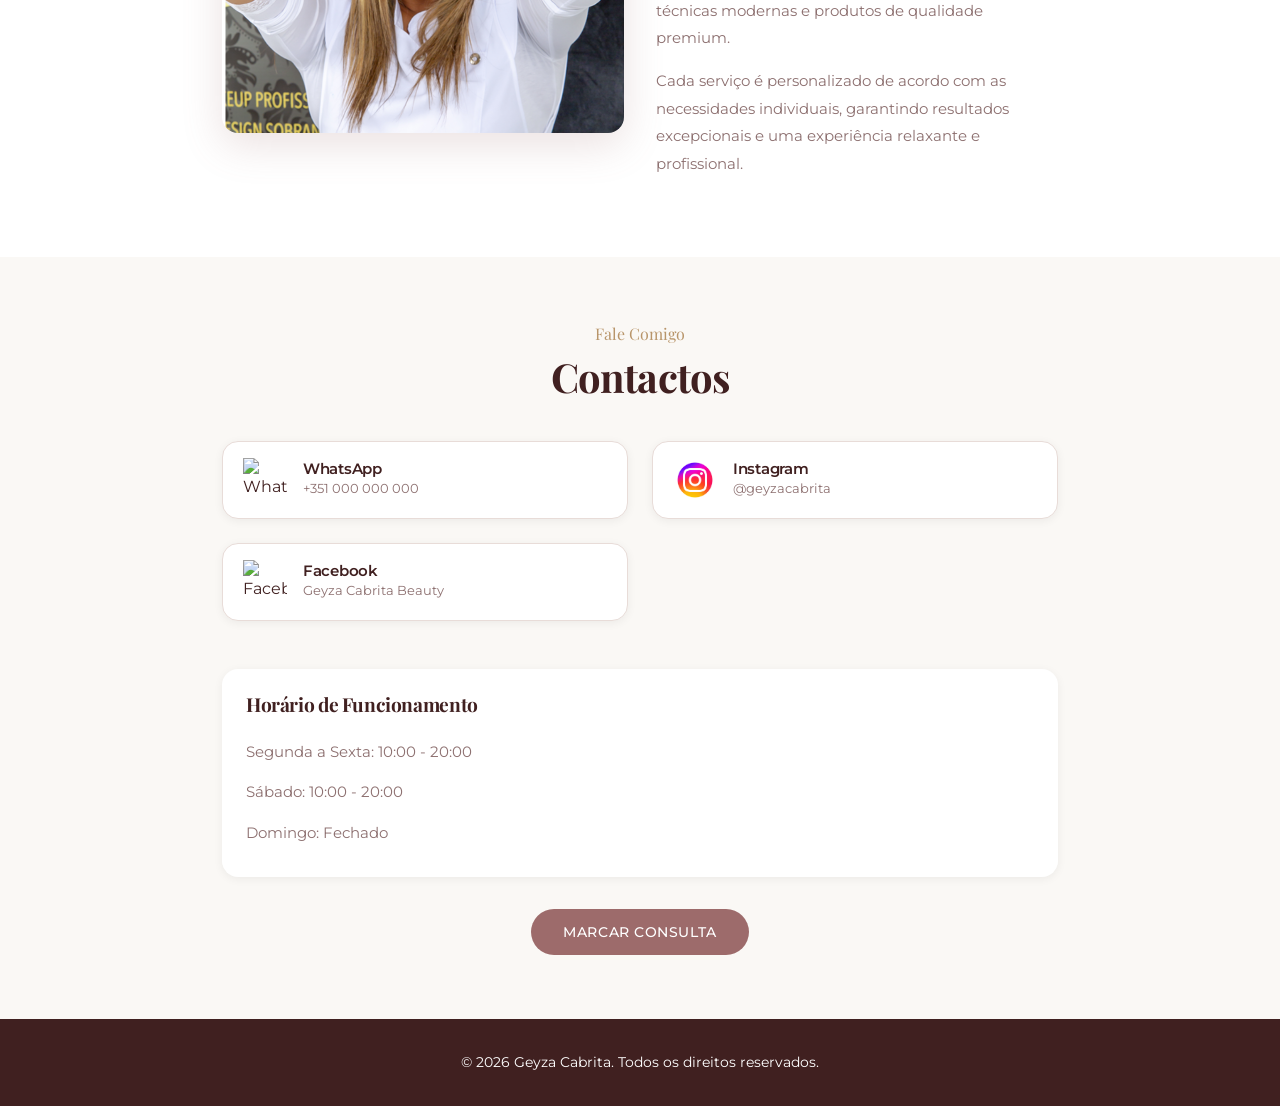
==== commit 7b626731: "Update index.html" ====
--- a/index.html
+++ b/index.html
@@ -83,7 +83,7 @@
             </div>
 
             <div class="contact-grid">
-                <a href="" class="contact-card">
+                <a href="whatsap.jpg" class="contact-card">
                     <img src="" alt="WhatsApp">
                     <div class="contact-info">
                         <h3>WhatsApp</h3>
@@ -92,7 +92,7 @@
                 </a>
 
                 <a href="" class="contact-card">
-                    <img src=""instagram.jpg alt="Instagram">
+                    <img src="instagram.jpg" alt="Instagram">
                     <div class="contact-info">
                         <h3>Instagram</h3>
                         <p>@geyzacabrita</p>
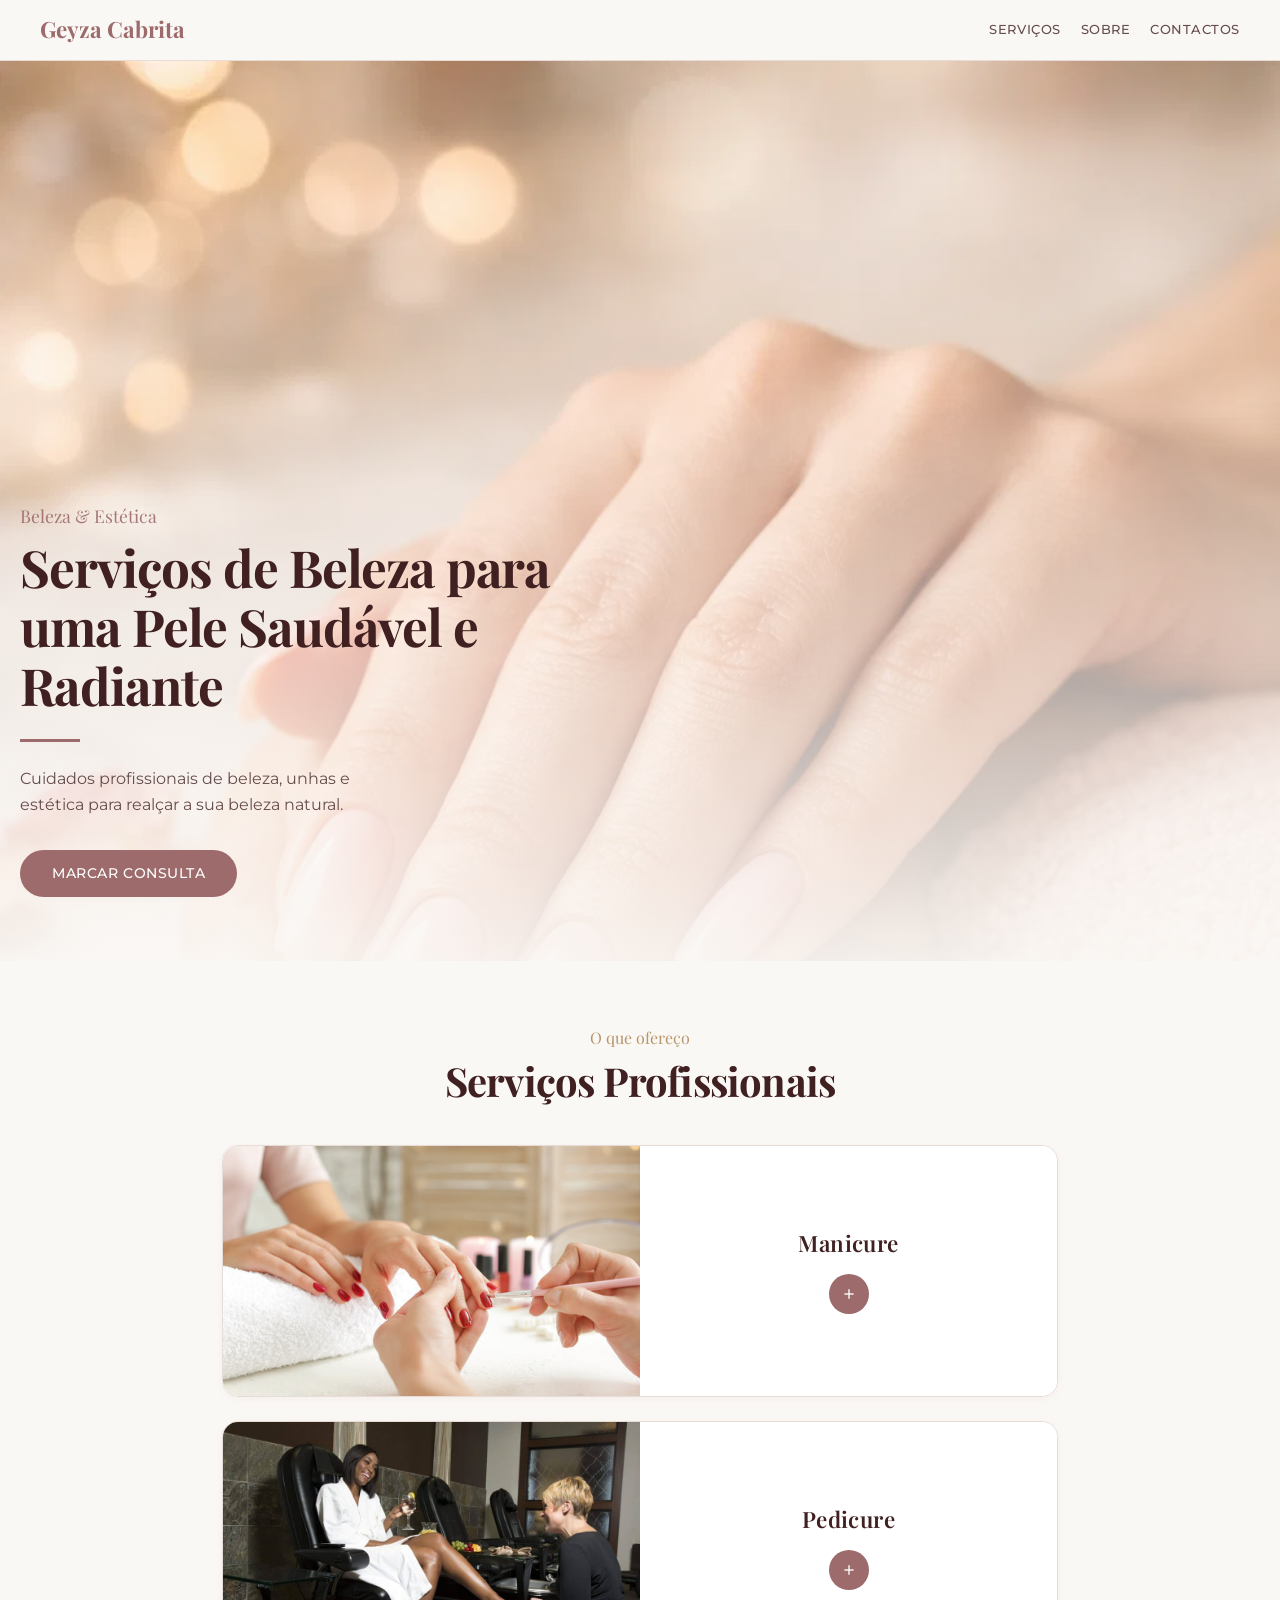
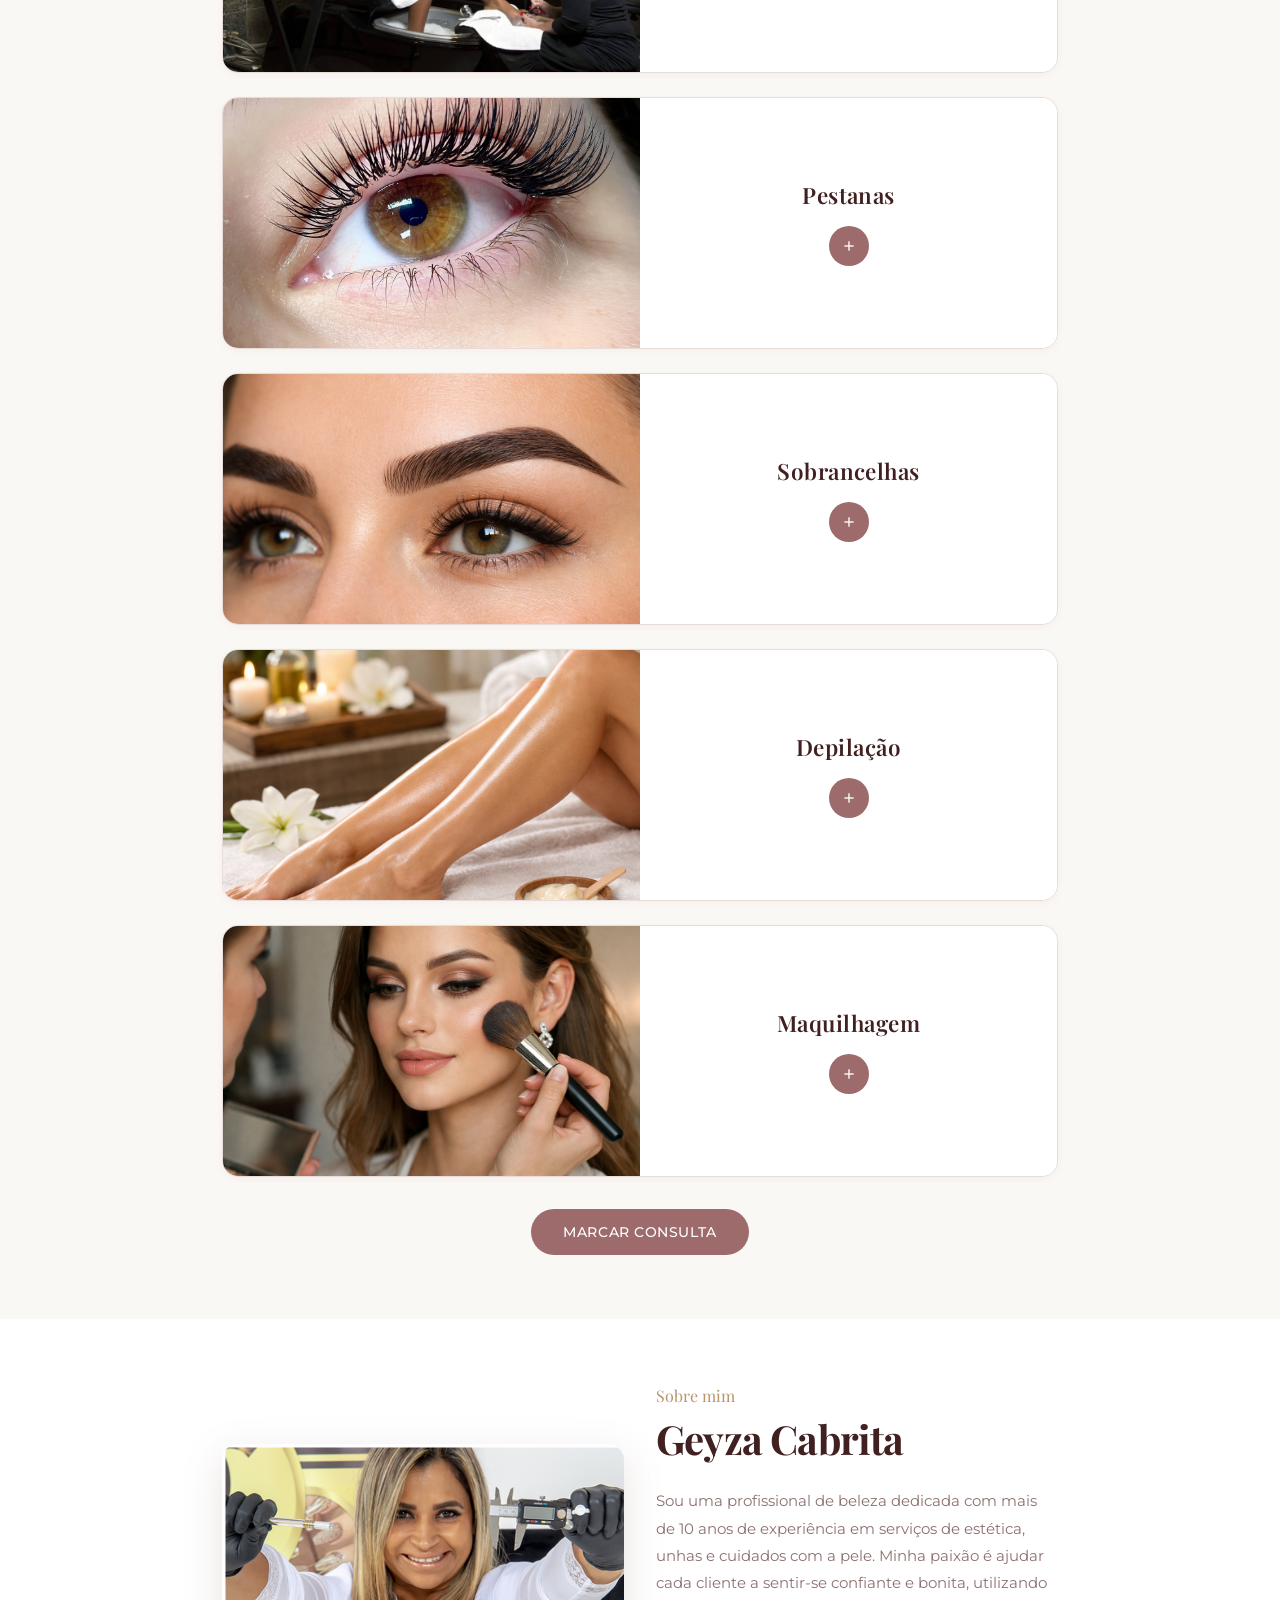
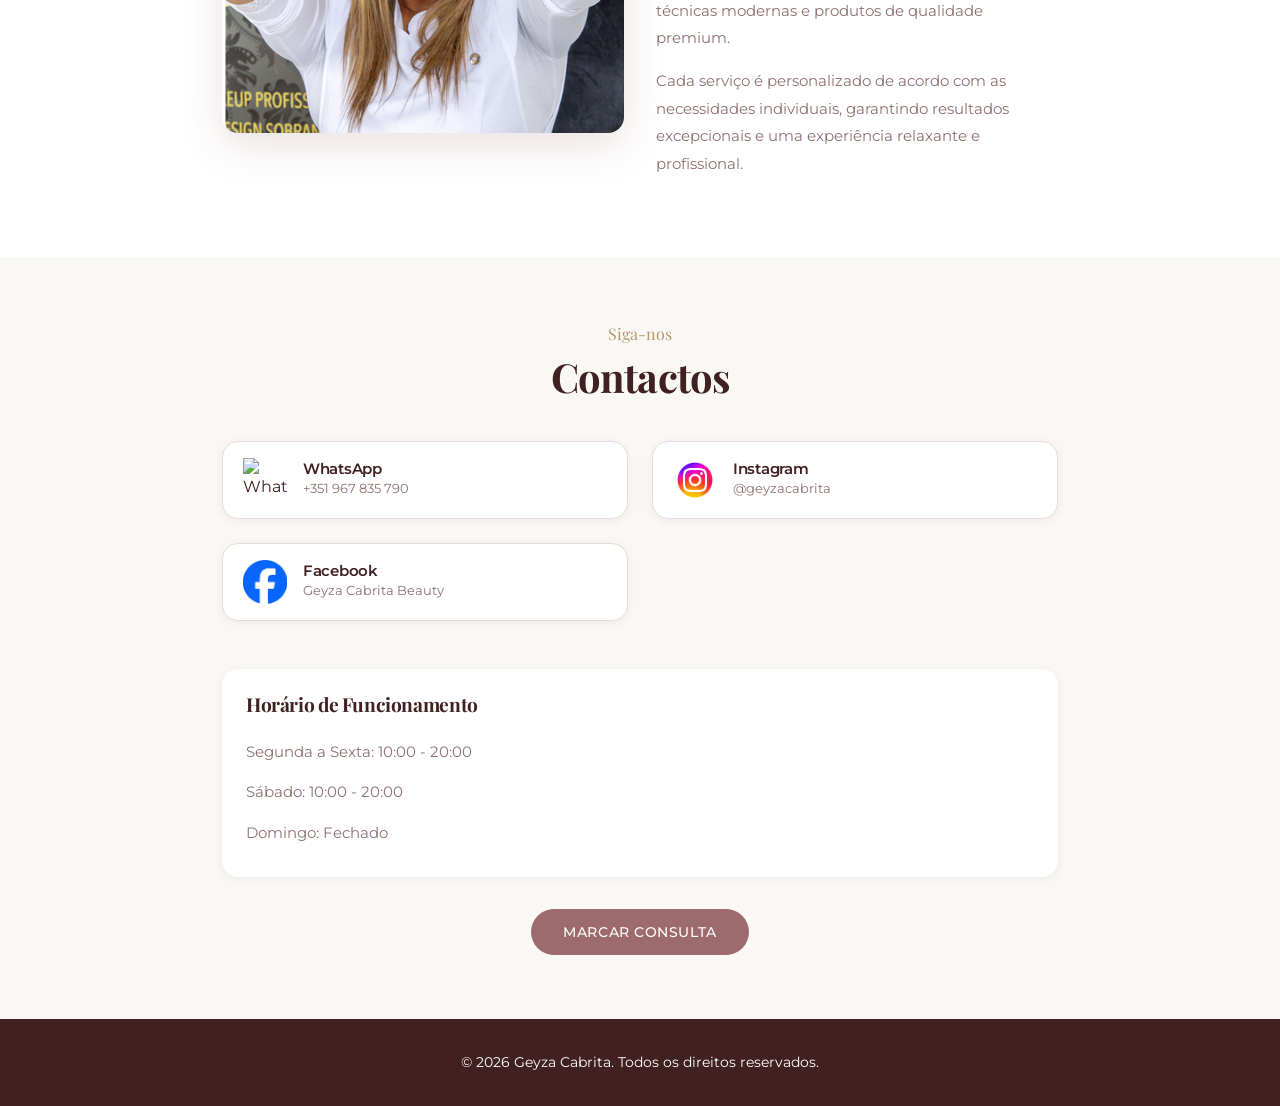
==== commit 4526f99e: "Update contact information and links in index.html" ====
--- a/index.html
+++ b/index.html
@@ -31,7 +31,7 @@
             <h1 class="hero-title">Serviços de Beleza para uma Pele Saudável e Radiante</h1>
             <div class="hero-divider"></div>
             <p class="hero-description">Cuidados profissionais de beleza, unhas e estética para realçar a sua beleza natural.</p>
-            <a href="#servicos" class="btn btn-primary">Ver Serviços</a>
+                <a href="formulary.html" class="btn btn-primary">Marcar Consulta</a>
         </div>
     </section>
 
@@ -48,7 +48,7 @@
             </div>
 
             <div class="services-cta">
-                <a href="#contactos" class="btn btn-primary">Marcar Consulta</a>
+                <a href="formulary.html" class="btn btn-primary">Marcar Consulta</a>
             </div>
         </div>
     </section>
@@ -78,7 +78,7 @@
     <section id="contactos" class="contact">
         <div class="container">
             <div class="section-header">
-                <p class="section-label">Fale Comigo</p>
+                <p class="section-label">Siga-nos</p>
                 <h2 class="section-title">Contactos</h2>
             </div>
 
@@ -87,7 +87,7 @@
                     <img src="" alt="WhatsApp">
                     <div class="contact-info">
                         <h3>WhatsApp</h3>
-                        <p>+351 000 000 000</p>
+                        <p>+351 967 835 790</p>
                     </div>
                 </a>
 
@@ -100,7 +100,7 @@
                 </a>
 
                 <a href="" class="contact-card">
-                    <img src="" alt="Facebook">
+                    <img src="Facebooklogo.jpeg" alt="Facebook">
                     <div class="contact-info">
                         <h3>Facebook</h3>
                         <p>Geyza Cabrita Beauty</p>
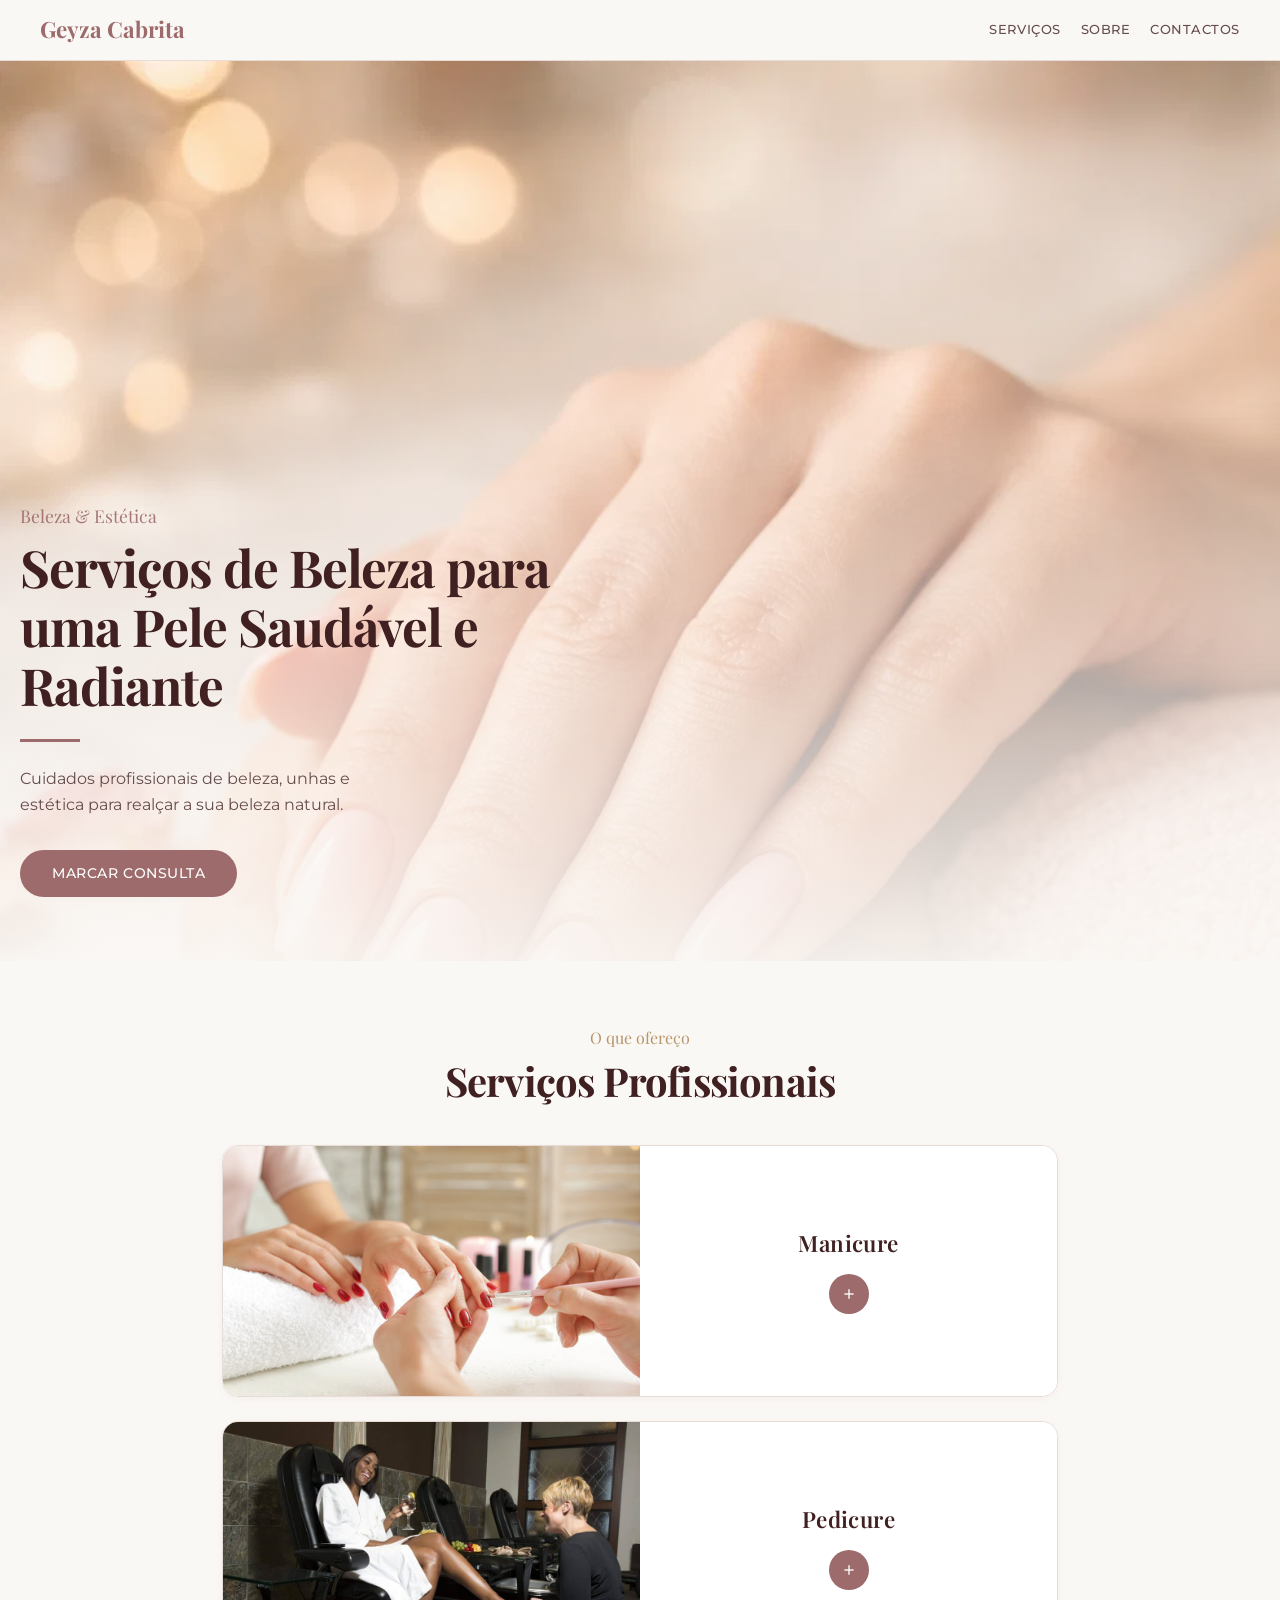
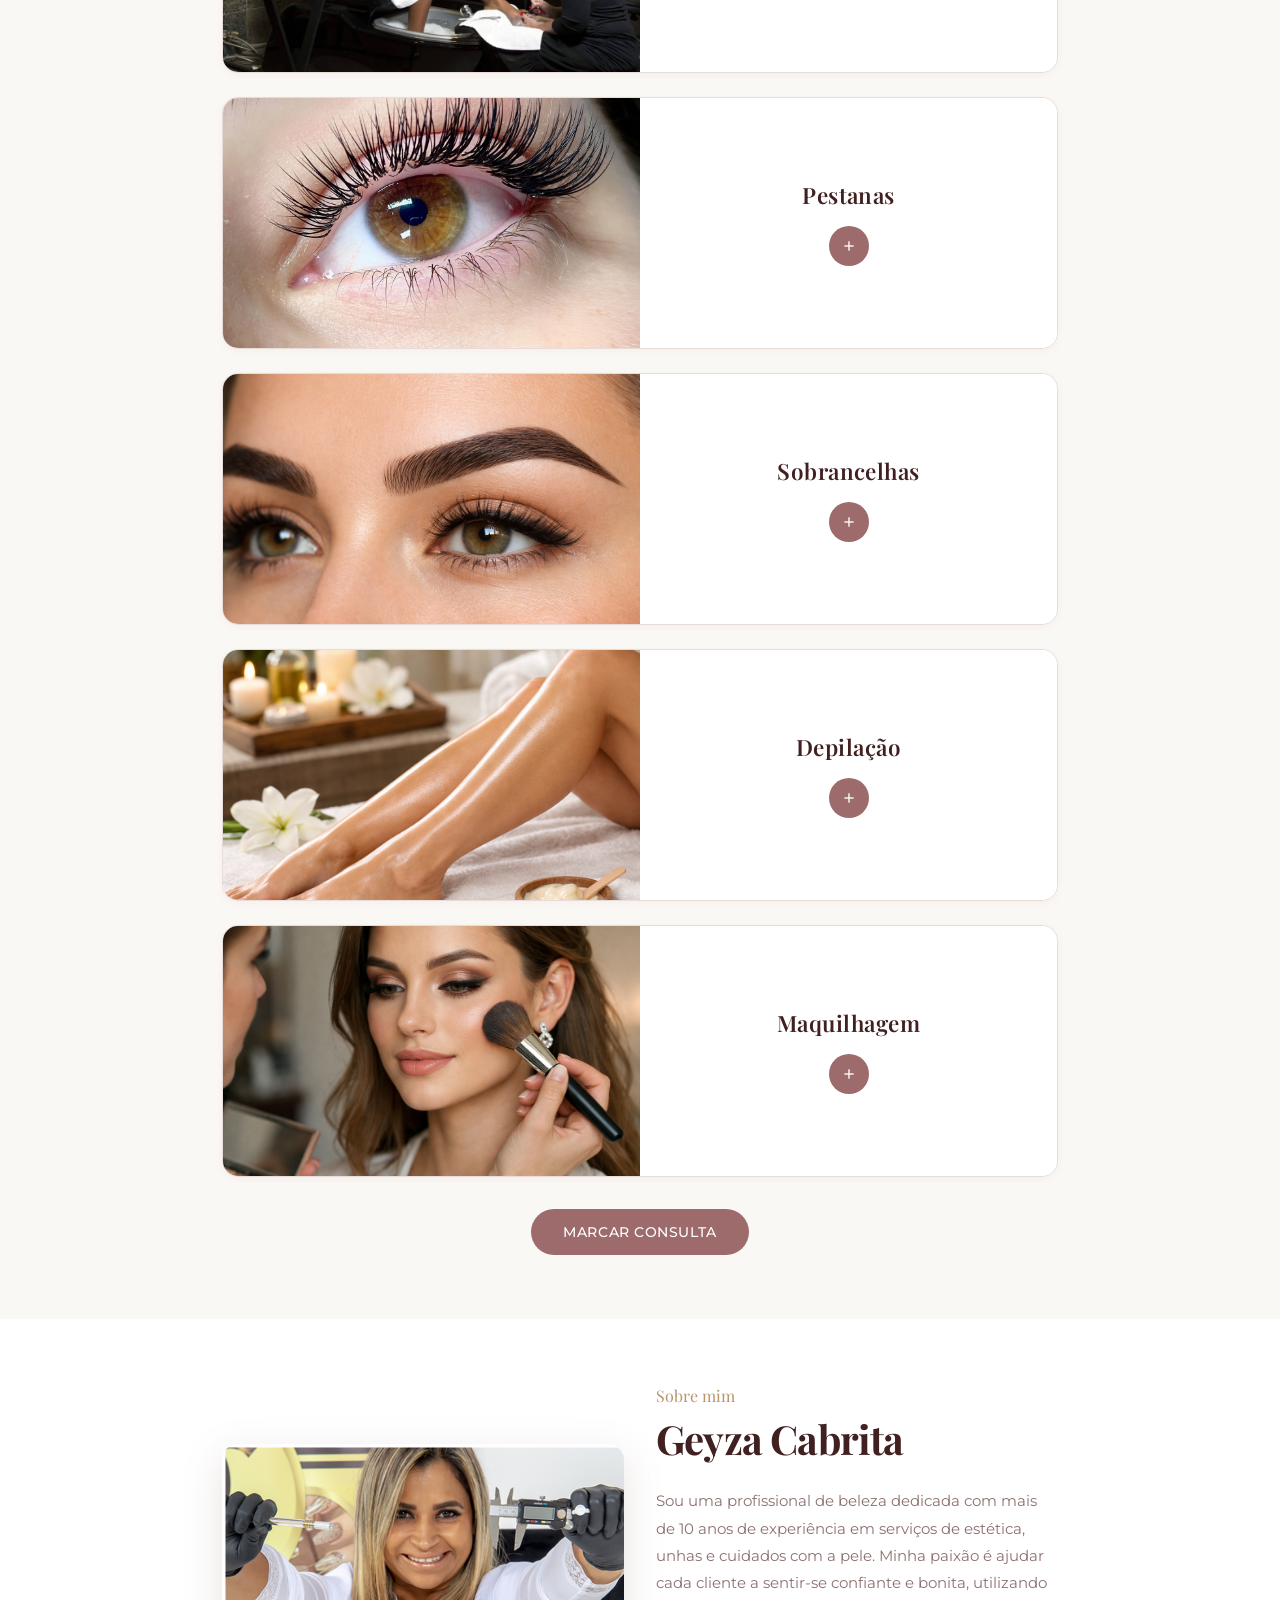
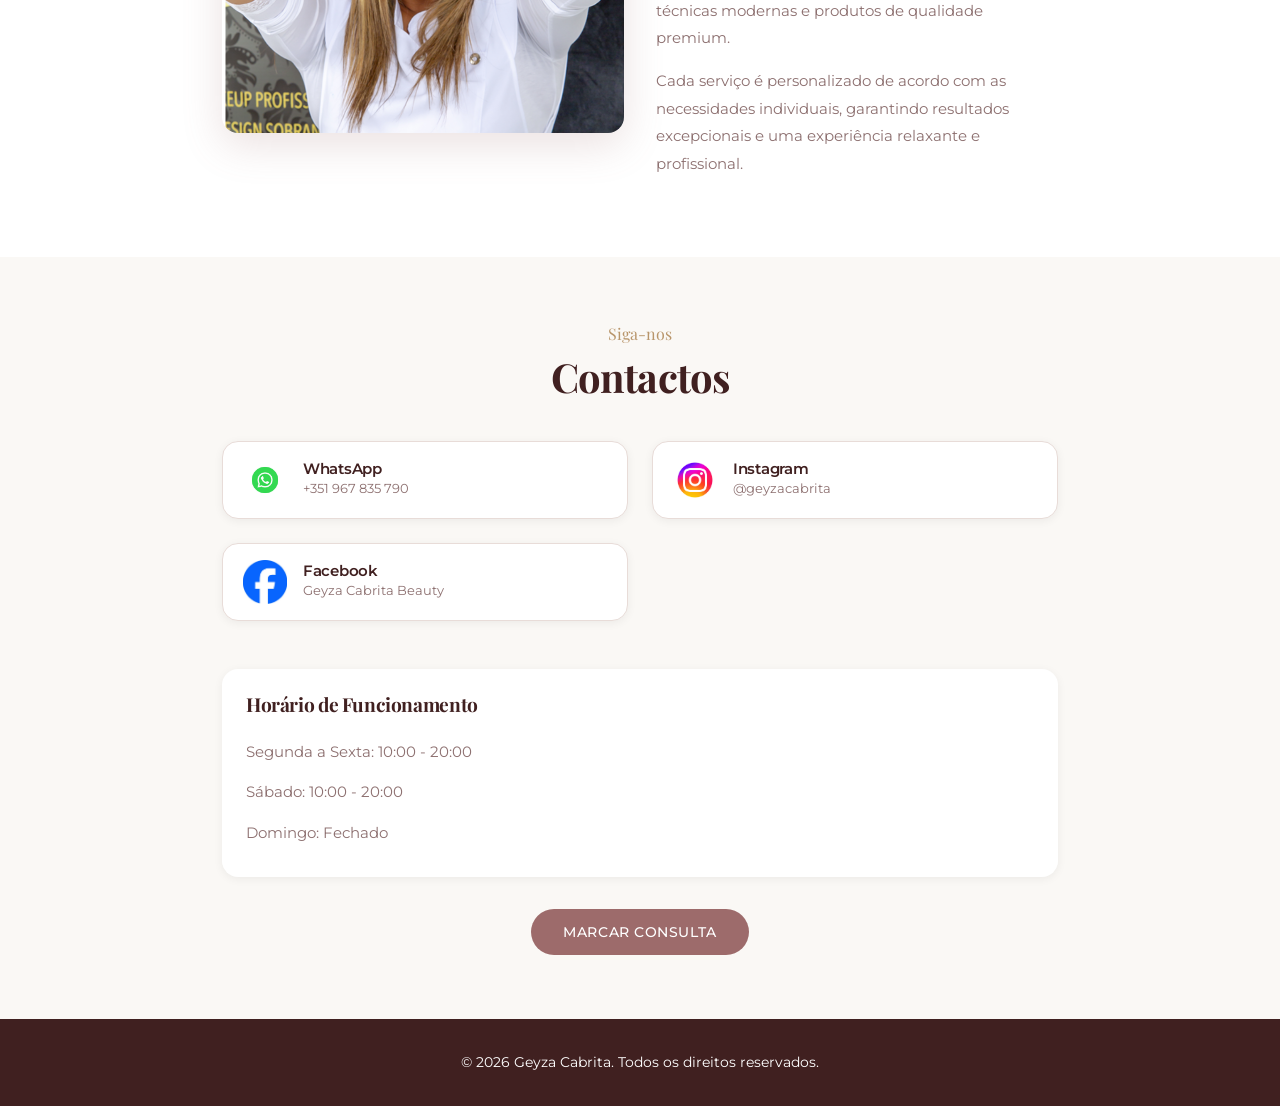
==== commit 8f6d8793: "Update WhatsApp image source in index.html" ====
--- a/index.html
+++ b/index.html
@@ -84,7 +84,7 @@
 
             <div class="contact-grid">
                 <a href="whatsap.jpg" class="contact-card">
-                    <img src="" alt="WhatsApp">
+                    <img src="whatsap.jpg" alt="WhatsApp">
                     <div class="contact-info">
                         <h3>WhatsApp</h3>
                         <p>+351 967 835 790</p>
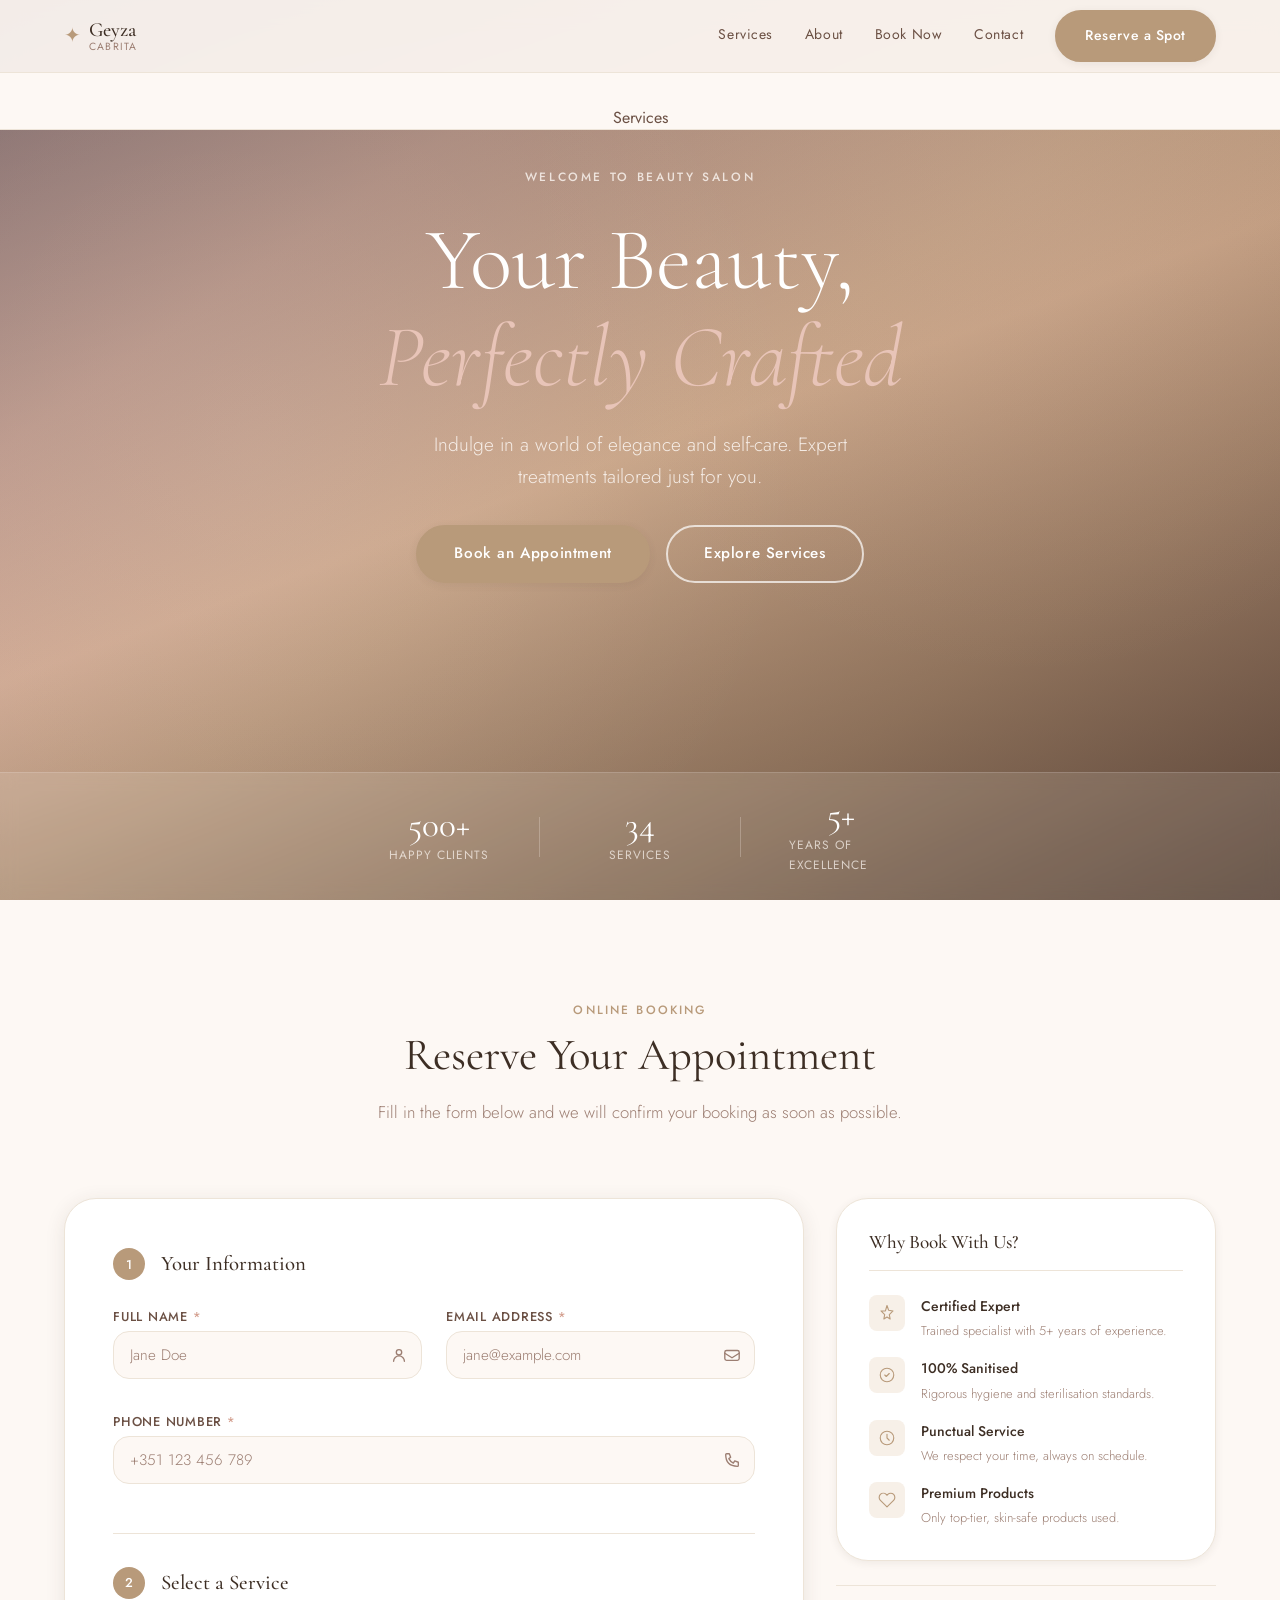
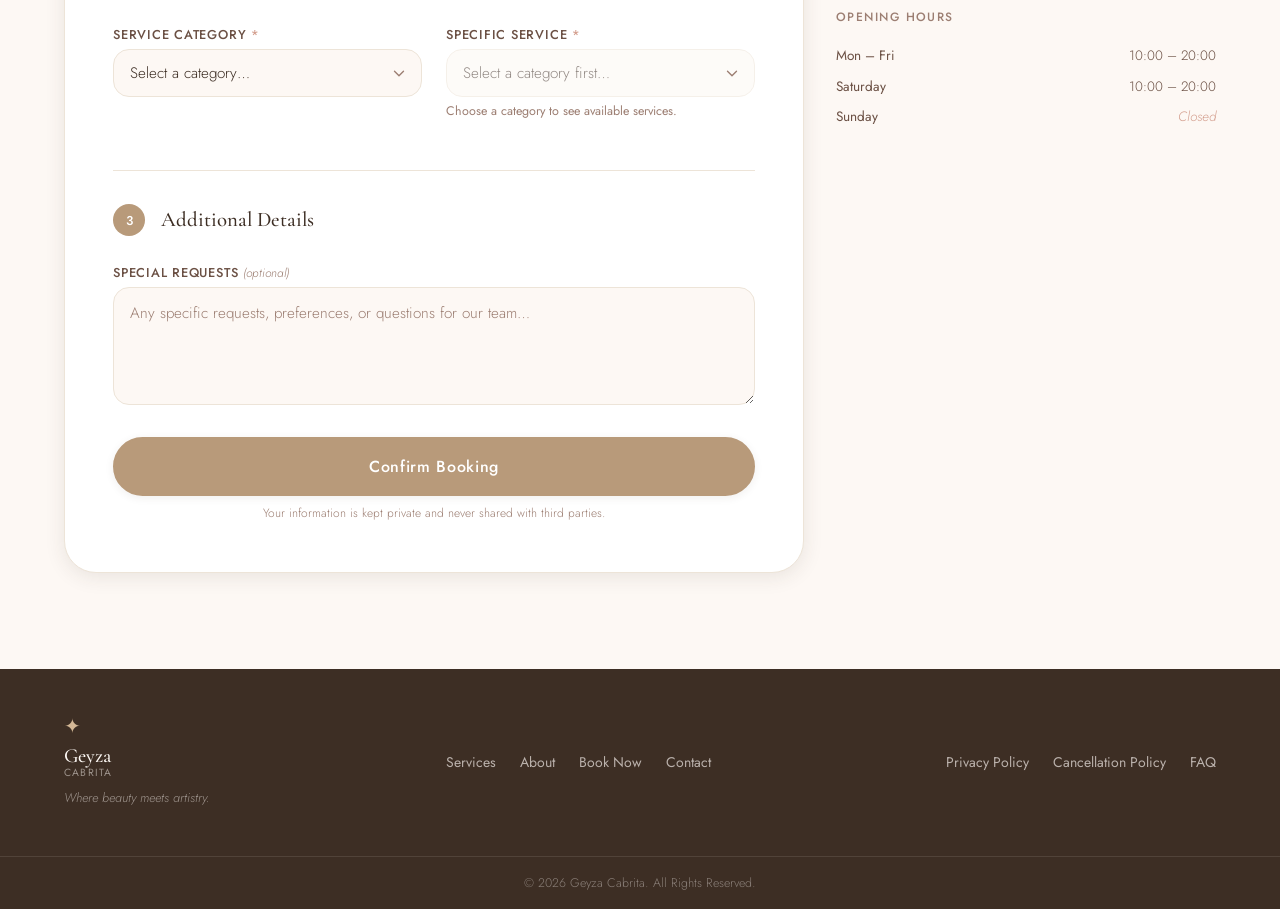
==== commit d2a65b38: "Add files via upload" ====
--- a/index.html
+++ b/index.html
@@ -1,136 +1,405 @@
 <!DOCTYPE html>
-<html lang="pt">
+<html lang="en">
 <head>
-    <meta charset="UTF-8">
-    <meta name="viewport" content="width=device-width, initial-scale=1.0">
-    <title>Geyza Cabrita — Serviços de Beleza</title>
-    <link rel="preconnect" href="https://fonts.googleapis.com">
-    <link rel="preconnect" href="https://fonts.gstatic.com" crossorigin>
-    <link href="https://fonts.googleapis.com/css2?family=Playfair+Display:wght@600;700;800&family=Montserrat:wght@300;400;500;600;700&display=swap" rel="stylesheet">
-    <link rel="stylesheet" href="style.css">
+  <meta charset="UTF-8" />
+  <meta name="viewport" content="width=device-width, initial-scale=1.0" />
+  <meta name="description" content="Lumière Beauty Studio — Premium beauty salon offering manicure, pedicure, lashes, brows, waxing, and makeup services. Book your appointment online." />
+  <title>Geyza Cabrita</title>
+
+  <!-- Google Fonts -->
+  <link rel="preconnect" href="https://fonts.googleapis.com" />
+  <link rel="preconnect" href="https://fonts.gstatic.com" crossorigin />
+  <link href="https://fonts.googleapis.com/css2?family=Cormorant+Garamond:ital,wght@0,300;0,400;0,500;0,600;1,300;1,400&family=Jost:wght@300;400;500;600&display=swap" rel="stylesheet" />
+
+  <!-- Main Stylesheet -->
+  <link rel="stylesheet" href="style.css" />
 </head>
 <body>
-    <!-- Navigation -->
-    <nav class="navbar">
-        <div class="navbar-container">
-            <span class="navbar-brand">Geyza Cabrita</span>
-            <div class="navbar-links">
-                <a href="#servicos">SERVIÇOS</a>
-                <a href="#sobre">SOBRE</a>
-                <a href="#contactos">CONTACTOS</a>
+
+  <!-- ============================================================
+       HEADER / NAVIGATION
+  ============================================================ -->
+  <header class="site-header" id="top">
+    <div class="container header-inner">
+
+      <!-- Logo -->
+      <a href="#top" class="logo" aria-label="Lumière Beauty Studio home">
+        <span class="logo-icon" aria-hidden="true">✦</span>
+        <span class="logo-text">Geyza <em>Cabrita</em></span>
+      </a>
+
+      <!-- Desktop Navigation -->
+      <nav class="nav-desktop" aria-label="Main navigation">
+        <a href="#services">Services</a>
+        <a href="#about">About</a>
+        <a href="#booking">Book Now</a>
+        <a href="#contact">Contact</a>
+      </nav>
+
+      <!-- CTA Button (desktop) -->
+      <a href="#booking" class="btn btn-primary nav-cta">Reserve a Spot</a>
+
+      <!-- Hamburger (mobile) -->
+      <button class="hamburger" id="hamburger" aria-label="Toggle mobile menu" aria-expanded="false" aria-controls="mobile-menu">
+        <span></span><span></span><span></span>
+      </button>
+    </div>
+
+    <!-- Mobile Navigation Drawer -->
+    <nav class="nav-mobile" id="mobile-menu" aria-label="Mobile navigation" aria-hidden="true">
+      <a href="#services" class="mobile-link">Services</a>
+      <a href="#about" class="mobile-link">About</a>
+      <a href="#booking" class="mobile-link">Book Now</a>
+      <a href="#contact" class="mobile-link">Contact</a>
+      <a href="#booking" class="btn btn-primary mobile-cta">Reserve a Spot</a>
+    </nav>
+  </header>
+
+
+  <!-- ============================================================
+       HERO SECTION
+  ============================================================ -->
+  <section class="hero" aria-label="Hero banner">
+    <div class="hero-overlay" aria-hidden="true"></div>
+    <div class="container hero-content">
+      <p class="hero-eyebrow">Welcome to Beauty Salon</p>
+      <h1 class="hero-title">Your Beauty,<br /><em>Perfectly Crafted</em></h1>
+      <p class="hero-subtitle">Indulge in a world of elegance and self-care. Expert treatments tailored just for you.</p>
+      <div class="hero-actions">
+        <a href="#booking" class="btn btn-primary btn-lg">Book an Appointment</a>
+        <a href="#services" class="btn btn-outline btn-lg">Explore Services</a>
+      </div>
+    </div>
+
+    <!-- Floating stats bar -->
+    <div class="hero-stats" aria-label="Key statistics">
+      <div class="stat-item">
+        <span class="stat-number">500+</span>
+        <span class="stat-label">Happy Clients</span>
+      </div>
+      <div class="stat-divider" aria-hidden="true"></div>
+      <div class="stat-item">
+        <span class="stat-number">34</span>
+        <span class="stat-label">Services</span>
+      </div>
+      <div class="stat-divider" aria-hidden="true"></div>
+      <div class="stat-item">
+        <span class="stat-number">5+</span>
+        <span class="stat-label">Years of Excellence</span>
+      </div>
+    </div>
+  </section>
+
+
+
+  <!-- ============================================================
+       BOOKING / APPOINTMENT SECTION
+  ============================================================ -->
+  <section class="booking section-pad" id="booking" aria-labelledby="booking-heading">
+    <div class="container">
+
+      <div class="section-header">
+        <p class="section-eyebrow">Online Booking</p>
+        <h2 class="section-title" id="booking-heading">Reserve Your Appointment</h2>
+        <p class="section-subtitle">Fill in the form below and we will confirm your booking as soon as possible.</p>
+      </div>
+
+      <div class="booking-layout">
+
+        <!-- ---- BOOKING FORM ---- -->
+        <div class="booking-form-wrap">
+          <!--
+            FormSpree endpoint — replace XXXXXXX with your actual FormSpree form ID.
+            Example: action="https://formspree.io/f/abcdefgh"
+          -->
+          <form
+            id="booking-form"
+            class="booking-form"
+            action="https://formspree.io/f/xpqjlldk"
+            method="POST"
+            novalidate
+            aria-label="Appointment booking form"
+          >
+
+            <!-- Step 1: Personal Information -->
+            <fieldset class="form-step" id="step-1">
+              <legend class="step-legend">
+                <span class="step-number" aria-hidden="true">1</span>
+                Your Information
+              </legend>
+
+              <div class="form-row">
+                <!-- Full Name -->
+                <div class="form-group">
+                  <label for="fullName" class="form-label">Full Name <span class="required" aria-hidden="true">*</span></label>
+                  <div class="input-wrap">
+                    <input
+                      type="text"
+                      id="fullName"
+                      name="fullName"
+                      class="form-input"
+                      placeholder="Jane Doe"
+                      required
+                      autocomplete="name"
+                      aria-required="true"
+                    />
+                    <span class="input-icon" aria-hidden="true">
+                      <svg viewBox="0 0 20 20" fill="none"><circle cx="10" cy="7" r="3" stroke="currentColor" stroke-width="1.5"/><path d="M4 17c0-3.314 2.686-6 6-6s6 2.686 6 6" stroke="currentColor" stroke-width="1.5" stroke-linecap="round"/></svg>
+                    </span>
+                  </div>
+                  <span class="form-error" id="fullName-error" role="alert" aria-live="polite"></span>
+                </div>
+
+                <!-- Email -->
+                <div class="form-group">
+                  <label for="email" class="form-label">Email Address <span class="required" aria-hidden="true">*</span></label>
+                  <div class="input-wrap">
+                    <input
+                      type="email"
+                      id="email"
+                      name="email"
+                      class="form-input"
+                      placeholder="jane@example.com"
+                      required
+                      autocomplete="email"
+                      aria-required="true"
+                    />
+                    <span class="input-icon" aria-hidden="true">
+                      <svg viewBox="0 0 20 20" fill="none"><rect x="2" y="5" width="16" height="11" rx="2" stroke="currentColor" stroke-width="1.5"/><path d="M2 8l8 5 8-5" stroke="currentColor" stroke-width="1.5" stroke-linecap="round"/></svg>
+                    </span>
+                  </div>
+                  <span class="form-error" id="email-error" role="alert" aria-live="polite"></span>
+                </div>
+              </div><!-- /.form-row -->
+
+              <!-- Phone -->
+              <div class="form-group">
+                <label for="phone" class="form-label">Phone Number <span class="required" aria-hidden="true">*</span></label>
+                <div class="input-wrap">
+                  <input
+                    type="tel"
+                    id="phone"
+                    name="phone"
+                    class="form-input"
+                    placeholder="+351 123 456 789"
+                    required
+                    autocomplete="tel"
+                    aria-required="true"
+                  />
+                  <span class="input-icon" aria-hidden="true">
+                    <svg viewBox="0 0 20 20" fill="none"><path d="M4 3h3l1.5 4-2 1.5a11 11 0 005 5L13 11l4 1.5V16a1 1 0 01-1 1C7.163 17 3 12.837 3 4a1 1 0 011-1z" stroke="currentColor" stroke-width="1.5" stroke-linejoin="round"/></svg>
+                  </span>
+                </div>
+                <span class="form-error" id="phone-error" role="alert" aria-live="polite"></span>
+              </div>
+
+            </fieldset><!-- /#step-1 -->
+
+
+            <!-- Step 2: Service Selection -->
+            <fieldset class="form-step" id="step-2">
+              <legend class="step-legend">
+                <span class="step-number" aria-hidden="true">2</span>
+                Select a Service
+              </legend>
+
+              <div class="form-row">
+                <!-- Service Category -->
+                <div class="form-group">
+                  <label for="serviceCategory" class="form-label">Service Category <span class="required" aria-hidden="true">*</span></label>
+                  <div class="select-wrap">
+                    <select
+                      id="serviceCategory"
+                      name="serviceCategory"
+                      class="form-select"
+                      required
+                      aria-required="true"
+                    >
+                      <option value="" disabled selected>Select a category…</option>
+                      <option value="manicure">Manicure Services</option>
+                      <option value="pedicure">Pedicure Services</option>
+                      <option value="lashes">Lash Services</option>
+                      <option value="brows">Eyebrow Services</option>
+                      <option value="waxing">Waxing Services</option>
+                      <option value="makeup">Makeup Services</option>
+                    </select>
+                    <span class="select-arrow" aria-hidden="true">
+                      <svg viewBox="0 0 20 20" fill="none"><path d="M5 8l5 5 5-5" stroke="currentColor" stroke-width="1.5" stroke-linecap="round" stroke-linejoin="round"/></svg>
+                    </span>
+                  </div>
+                  <span class="form-error" id="serviceCategory-error" role="alert" aria-live="polite"></span>
+                </div>
+
+                <!-- Specific Service -->
+                <div class="form-group">
+                  <label for="specificService" class="form-label">Specific Service <span class="required" aria-hidden="true">*</span></label>
+                  <div class="select-wrap">
+                    <select
+                      id="specificService"
+                      name="specificService"
+                      class="form-select"
+                      required
+                      disabled
+                      aria-required="true"
+                      aria-describedby="service-hint"
+                    >
+                      <option value="" disabled selected>Select a category first…</option>
+                    </select>
+                    <span class="select-arrow" aria-hidden="true">
+                      <svg viewBox="0 0 20 20" fill="none"><path d="M5 8l5 5 5-5" stroke="currentColor" stroke-width="1.5" stroke-linecap="round" stroke-linejoin="round"/></svg>
+                    </span>
+                  </div>
+                  <span class="form-hint" id="service-hint">Choose a category to see available services.</span>
+                  <span class="form-error" id="specificService-error" role="alert" aria-live="polite"></span>
+                </div>
+              </div><!-- /.form-row -->
+
+            </fieldset><!-- /#step-2 -->
+
+
+            <!-- Step 3: Comment / Notes -->
+            <fieldset class="form-step" id="step-3">
+              <legend class="step-legend">
+                <span class="step-number" aria-hidden="true">3</span>
+                Additional Details
+              </legend>
+
+              <div class="form-group">
+                <label for="notes" class="form-label">Special Requests <span class="optional">(optional)</span></label>
+                <textarea
+                  id="notes"
+                  name="notes"
+                  class="form-textarea"
+                  rows="4"
+                  placeholder="Any specific requests, preferences, or questions for our team…"
+                  aria-label="Special requests or comments"
+                ></textarea>
+              </div>
+
+            </fieldset><!-- /#step-3 -->
+
+
+            <!-- Submit -->
+            <div class="form-submit">
+              <button type="submit" class="btn btn-primary btn-submit" id="submit-btn">
+                <span class="btn-text">Confirm Booking</span>
+                <span class="btn-spinner" aria-hidden="true"></span>
+              </button>
+              <p class="form-privacy">Your information is kept private and never shared with third parties.</p>
             </div>
-        </div>
-    </nav>
-
-    <!-- Hero Section -->
-    <section id="hero" class="hero">
-        <div class="hero-bg" style="background-image: url('hero.webp');"></div>
-        <div class="hero-overlay"></div>
-        <div class="hero-content">
-            <p class="hero-label">Beleza & Estética</p>
-            <h1 class="hero-title">Serviços de Beleza para uma Pele Saudável e Radiante</h1>
-            <div class="hero-divider"></div>
-            <p class="hero-description">Cuidados profissionais de beleza, unhas e estética para realçar a sua beleza natural.</p>
-                <a href="formulary.html" class="btn btn-primary">Marcar Consulta</a>
-        </div>
-    </section>
-
-    <!-- Services Section -->
-    <section id="servicos" class="services">
-        <div class="container">
-            <div class="section-header">
-                <p class="section-label">O que ofereço</p>
-                <h2 class="section-title">Serviços Profissionais</h2>
+
+            <!-- Success Message (shown after submission) -->
+            <div class="form-success" id="form-success" role="alert" aria-live="polite" hidden>
+              <span class="success-icon" aria-hidden="true">✓</span>
+              <h3>Booking Confirmed!</h3>
+              <p>Thank you for your reservation. We will be in touch shortly to confirm your appointment details.</p>
             </div>
 
-            <div class="accordion" id="accordion">
-                <!-- Accordion items will be generated by JavaScript -->
+          </form>
+        </div><!-- /.booking-form-wrap -->
+
+
+        <!-- ---- SIDEBAR INFO ---- -->
+        <aside class="booking-sidebar" aria-label="Booking information">
+
+          <!-- Why book with us -->
+          <div class="sidebar-card">
+            <h3 class="sidebar-card-title">Why Book With Us?</h3>
+            <ul class="sidebar-features">
+              <li>
+                <span class="sidebar-feature-icon" aria-hidden="true">
+                  <svg viewBox="0 0 24 24" fill="none"><path d="M12 2l2.09 6.26L20 9.27l-4.91 4.78L16.18 20 12 17.27 7.82 20l1.09-5.95L4 9.27l5.91-.01L12 2z" stroke="currentColor" stroke-width="1.5" stroke-linejoin="round"/></svg>
+                </span>
+                <div>
+                  <strong>Certified Expert</strong>
+                  <p>Trained specialist with 5+ years of experience.</p>
+                </div>
+              </li>
+              <li>
+                <span class="sidebar-feature-icon" aria-hidden="true">
+                  <svg viewBox="0 0 24 24" fill="none"><path d="M9 12l2 2 4-4" stroke="currentColor" stroke-width="1.5" stroke-linecap="round" stroke-linejoin="round"/><circle cx="12" cy="12" r="9" stroke="currentColor" stroke-width="1.5"/></svg>
+                </span>
+                <div>
+                  <strong>100% Sanitised</strong>
+                  <p>Rigorous hygiene and sterilisation standards.</p>
+                </div>
+              </li>
+              <li>
+                <span class="sidebar-feature-icon" aria-hidden="true">
+                  <svg viewBox="0 0 24 24" fill="none"><circle cx="12" cy="12" r="9" stroke="currentColor" stroke-width="1.5"/><path d="M12 7v5l3 3" stroke="currentColor" stroke-width="1.5" stroke-linecap="round"/></svg>
+                </span>
+                <div>
+                  <strong>Punctual Service</strong>
+                  <p>We respect your time, always on schedule.</p>
+                </div>
+              </li>
+              <li>
+                <span class="sidebar-feature-icon" aria-hidden="true">
+                  <svg viewBox="0 0 24 24" fill="none"><path d="M20.84 4.61a5.5 5.5 0 00-7.78 0L12 5.67l-1.06-1.06a5.5 5.5 0 00-7.78 7.78l1.06 1.06L12 21.23l7.78-7.78 1.06-1.06a5.5 5.5 0 000-7.78z" stroke="currentColor" stroke-width="1.5" stroke-linejoin="round"/></svg>
+                </span>
+                <div>
+                  <strong>Premium Products</strong>
+                  <p>Only top-tier, skin-safe products used.</p>
+                </div>
+              </li>
+            </ul>
+          </div>
+
+            <!-- Opening Hours -->
+            <div class="opening-hours">
+              <h4 class="hours-title">Opening Hours</h4>
+              <table class="hours-table" aria-label="Opening hours">
+                <tbody>
+                  <tr><td>Mon – Fri</td><td>10:00 – 20:00</td></tr>
+                  <tr><td>Saturday</td><td>10:00 – 20:00</td></tr>
+                  <tr><td>Sunday</td><td class="closed">Closed</td></tr>
+                </tbody>
+              </table>
             </div>
-
-            <div class="services-cta">
-                <a href="formulary.html" class="btn btn-primary">Marcar Consulta</a>
-            </div>
-        </div>
-    </section>
-
-    <!-- About Section -->
-    <section id="sobre" class="about">
-        <div class="container">
-            <div class="about-content">
-                <div class="about-image">
-                    <img src="about.png" alt="Geyza Cabrita — Profissional de Beleza">
-                </div>
-                <div class="about-text">
-                    <p class="section-label">Sobre mim</p>
-                    <h2 class="section-title">Geyza Cabrita</h2>
-                    <p class="about-description">
-                        Sou uma profissional de beleza dedicada com mais de 10 anos de experiência em serviços de estética, unhas e cuidados com a pele. Minha paixão é ajudar cada cliente a sentir-se confiante e bonita, utilizando técnicas modernas e produtos de qualidade premium.
-                    </p>
-                    <p class="about-description">
-                        Cada serviço é personalizado de acordo com as necessidades individuais, garantindo resultados excepcionais e uma experiência relaxante e profissional.
-                    </p>
-                </div>
-            </div>
-        </div>
-    </section>
-
-    <!-- Contact Section -->
-    <section id="contactos" class="contact">
-        <div class="container">
-            <div class="section-header">
-                <p class="section-label">Siga-nos</p>
-                <h2 class="section-title">Contactos</h2>
-            </div>
-
-            <div class="contact-grid">
-                <a href="whatsap.jpg" class="contact-card">
-                    <img src="whatsap.jpg" alt="WhatsApp">
-                    <div class="contact-info">
-                        <h3>WhatsApp</h3>
-                        <p>+351 967 835 790</p>
-                    </div>
-                </a>
-
-                <a href="" class="contact-card">
-                    <img src="instagram.jpg" alt="Instagram">
-                    <div class="contact-info">
-                        <h3>Instagram</h3>
-                        <p>@geyzacabrita</p>
-                    </div>
-                </a>
-
-                <a href="" class="contact-card">
-                    <img src="Facebooklogo.jpeg" alt="Facebook">
-                    <div class="contact-info">
-                        <h3>Facebook</h3>
-                        <p>Geyza Cabrita Beauty</p>
-                    </div>
-                </a>
-            </div>
-
-            <div class="schedule">
-                <h3>Horário de Funcionamento</h3>
-                <ul>
-                    <li>Segunda a Sexta: 10:00 - 20:00</li>
-                    <li>Sábado: 10:00 - 20:00</li>
-                    <li>Domingo: Fechado</li>
-                </ul>
-            </div>
-
-            <div class="contact-cta">
-                <a href="formulary.html" class="btn btn-primary">Marcar Consulta</a>
-            </div>
-        </div>
-    </section>
-
-    <!-- Footer -->
-    <footer class="footer">
-        <div class="container">
-            <p>&copy; 2026 Geyza Cabrita. Todos os direitos reservados.</p>
-        </div>
-    </footer>
-
-    <script src="data.js"></script>
-    <script src="script.js"></script>
+          </div>
+
+        </aside><!-- /.booking-sidebar -->
+
+      </div><!-- /.booking-layout -->
+    </div><!-- /.container -->
+  </section>
+
+
+ 
+  <!-- ============================================================
+       FOOTER
+  ============================================================ -->
+  <footer class="site-footer" role="contentinfo">
+    <div class="container footer-inner">
+
+      <div class="footer-brand">
+        <span class="logo-icon" aria-hidden="true">✦</span>
+        <span class="logo-text">Geyza<em>Cabrita</em></span>
+        <p class="footer-tagline">Where beauty meets artistry.</p>
+      </div>
+
+      <nav class="footer-nav" aria-label="Footer navigation">
+        <a href="#services">Services</a>
+        <a href="#about">About</a>
+        <a href="#booking">Book Now</a>
+        <a href="#contact">Contact</a>
+      </nav>
+
+      <nav class="footer-legal" aria-label="Legal links">
+        <a href="#">Privacy Policy</a>
+        <a href="#">Cancellation Policy</a>
+        <a href="#">FAQ</a>
+      </nav>
+
+    </div>
+    <div class="footer-bottom">
+      <p>&copy; <span id="year"></span> Geyza Cabrita. All Rights Reserved.</p>
+    </div>
+  </footer>
+
+
+  <!-- Main JavaScript -->
+  <script src="script.js"></script>
+
 </body>
 </html>
--- a/style.css
+++ b/style.css
@@ -1,604 +1,1730 @@
 /* ============================================================
-   DESIGN PHILOSOPHY: Romantic Botanica — Elegant Beauty
-   - Warm ivory background, dusty rose primary, champagne gold accent
-   - Playfair Display (elegant headlines) + Montserrat (modern body)
-   - Soft shadows, organic shapes, gentle animations
-   - Mobile-first, single-column layout with generous whitespace
+   LUMIÈRE BEAUTY STUDIO — Main Stylesheet
+   style.css
+   ============================================================
+   Table of Contents:
+   1.  CSS Custom Properties (Design Tokens)
+   2.  CSS Reset & Base
+   3.  Typography
+   4.  Layout Utilities
+   5.  Buttons
+   6.  Header & Navigation
+   7.  Mobile Navigation Drawer
+   8.  Hero Section
+   9.  Services Section
+   10. About Section
+   11. Booking / Form Section
+   12. Contact Section
+   13. Footer
+   14. Animations & Transitions
+   15. Media Queries (Responsive)
    ============================================================ */
 
-* {
-    margin: 0;
-    padding: 0;
-    box-sizing: border-box;
+
+/* ============================================================
+   1. CSS CUSTOM PROPERTIES (DESIGN TOKENS)
+   ============================================================ */
+:root {
+  /* --- Colour Palette --- */
+  --clr-cream:        #fdf8f4;      /* page background */
+  --clr-cream-mid:    #f7f0e8;      /* section alternates */
+  --clr-cream-dark:   #ede4d8;      /* borders, dividers */
+  --clr-beige:        #d4b896;      /* accent warm */
+  --clr-beige-dark:   #b89a7a;      /* hover states */
+  --clr-rose:         #e8c4b8;      /* soft pastel accent */
+  --clr-rose-dark:    #d4a090;      /* rose hover */
+  --clr-mauve:        #c9b0c0;      /* secondary accent */
+  --clr-text:         #3d2e24;      /* primary text */
+  --clr-text-mid:     #6b5044;      /* secondary text */
+  --clr-text-light:   #9c7e72;      /* muted text */
+  --clr-white:        #ffffff;
+  --clr-black:        #1a1210;
+
+  /* --- Typography --- */
+  --font-serif:   'Cormorant Garamond', Georgia, serif;
+  --font-sans:    'Jost', system-ui, sans-serif;
+
+  /* --- Spacing Scale --- */
+  --space-xs:   0.25rem;   /*  4px */
+  --space-sm:   0.5rem;    /*  8px */
+  --space-md:   1rem;      /* 16px */
+  --space-lg:   1.5rem;    /* 24px */
+  --space-xl:   2rem;      /* 32px */
+  --space-2xl:  3rem;      /* 48px */
+  --space-3xl:  4.5rem;    /* 72px */
+  --space-4xl:  6rem;      /* 96px */
+
+  /* --- Border Radius --- */
+  --radius-sm:   0.5rem;
+  --radius-md:   1rem;
+  --radius-lg:   1.5rem;
+  --radius-xl:   2rem;
+  --radius-full: 9999px;
+
+  /* --- Shadows --- */
+  --shadow-xs:  0 1px 3px rgba(61, 46, 36, 0.06);
+  --shadow-sm:  0 2px 8px rgba(61, 46, 36, 0.08);
+  --shadow-md:  0 4px 20px rgba(61, 46, 36, 0.10);
+  --shadow-lg:  0 8px 40px rgba(61, 46, 36, 0.12);
+  --shadow-xl:  0 16px 60px rgba(61, 46, 36, 0.14);
+
+  /* --- Transitions --- */
+  --transition-fast:   150ms ease;
+  --transition-base:   250ms ease;
+  --transition-slow:   400ms ease;
+
+  /* --- Layout --- */
+  --container-max:  1200px;
+  --header-height:  72px;
+}
+
+
+/* ============================================================
+   2. CSS RESET & BASE
+   ============================================================ */
+*, *::before, *::after {
+  box-sizing: border-box;
+  margin: 0;
+  padding: 0;
 }
 
 html {
-    scroll-behavior: smooth;
+  scroll-behavior: smooth;
+  -webkit-text-size-adjust: 100%;
+  font-size: 16px;
 }
 
 body {
-    font-family: 'Montserrat', sans-serif;
-    font-weight: 400;
-    color: #402020;
-    background-color: #faf8f5;
-    line-height: 1.6;
-    -webkit-font-smoothing: antialiased;
-}
-
-/* ─── Colors ─────────────────────────────────────────────── */
-:root {
-    --primary: #9d6b6b;           /* dusty rose */
-    --accent: #b8956a;             /* champagne gold */
-    --background: #faf8f5;         /* warm ivory */
-    --foreground: #402020;         /* deep brown */
-    --text-light: #8d7070;         /* light brown */
-    --border-light: #e8dcd8;       /* light border */
-    --white: #ffffff;
-}
-
-/* ─── Typography ─────────────────────────────────────────── */
+  font-family: var(--font-sans);
+  font-size: 1rem;
+  line-height: 1.65;
+  color: var(--clr-text);
+  background-color: var(--clr-cream);
+  -webkit-font-smoothing: antialiased;
+  -moz-osx-font-smoothing: grayscale;
+  overflow-x: hidden;
+}
+
+img, svg {
+  display: block;
+  max-width: 100%;
+}
+
+a {
+  color: inherit;
+  text-decoration: none;
+  transition: color var(--transition-base);
+}
+
+ul, ol {
+  list-style: none;
+}
+
+button {
+  cursor: pointer;
+  border: none;
+  background: none;
+  font-family: inherit;
+}
+
+input, select, textarea {
+  font-family: inherit;
+  font-size: inherit;
+}
+
+fieldset {
+  border: none;
+}
+
+/* Focus visible styles for accessibility */
+:focus-visible {
+  outline: 2px solid var(--clr-beige-dark);
+  outline-offset: 3px;
+  border-radius: var(--radius-sm);
+}
+
+
+/* ============================================================
+   3. TYPOGRAPHY
+   ============================================================ */
 h1, h2, h3, h4, h5, h6 {
-    font-family: 'Playfair Display', serif;
-    font-weight: 700;
-    letter-spacing: -0.02em;
-    line-height: 1.2;
-}
-
-a {
-    color: inherit;
-    text-decoration: none;
-    transition: all 0.3s ease;
-}
-
-/* ─── Navigation ─────────────────────────────────────────── */
-.navbar {
-    position: sticky;
-    top: 0;
-    z-index: 100;
-    background: rgba(250, 248, 245, 0.92);
-    backdrop-filter: blur(12px);
-    border-bottom: 1px solid var(--border-light);
-    padding: 0.75rem 1.25rem;
-}
-
-.navbar-container {
-    max-width: 1200px;
-    margin: 0 auto;
-    display: flex;
-    align-items: center;
-    justify-content: space-between;
-}
-
-.navbar-brand {
-    font-family: 'Playfair Display', serif;
-    font-size: 1.4rem;
-    color: var(--primary);
-    font-weight: 700;
-}
-
-.navbar-links {
-    display: flex;
-    gap: 1.25rem;
-}
-
-.navbar-links a {
-    font-size: 0.82rem;
-    font-weight: 500;
-    color: #664d4d;
-    text-transform: uppercase;
-    letter-spacing: 0.04em;
-    transition: color 0.3s ease;
-}
-
-.navbar-links a:hover {
-    color: var(--primary);
-}
-
-@media (max-width: 768px) {
-    .navbar-links {
-        gap: 0.75rem;
-        font-size: 0.75rem;
-    }
-}
-
-/* ─── Hero Section ────────────────────────────────────────── */
+  font-family: var(--font-serif);
+  font-weight: 400;
+  line-height: 1.2;
+  color: var(--clr-text);
+}
+
+h1 { font-size: clamp(2.4rem, 5vw, 4rem); }
+h2 { font-size: clamp(1.8rem, 3.5vw, 2.8rem); }
+h3 { font-size: clamp(1.2rem, 2vw, 1.6rem); }
+h4 { font-size: 1.1rem; }
+
+em { font-style: italic; }
+
+p {
+  color: var(--clr-text-mid);
+  font-weight: 300;
+}
+
+strong {
+  font-weight: 500;
+  color: var(--clr-text);
+}
+
+
+/* ============================================================
+   4. LAYOUT UTILITIES
+   ============================================================ */
+.container {
+  width: 100%;
+  max-width: var(--container-max);
+  margin-inline: auto;
+  padding-inline: var(--space-lg);
+}
+
+.section-pad {
+  padding-block: var(--space-4xl);
+}
+
+.section-header {
+  text-align: center;
+  max-width: 640px;
+  margin-inline: auto;
+  margin-bottom: var(--space-3xl);
+}
+
+.section-eyebrow {
+  display: inline-block;
+  font-family: var(--font-sans);
+  font-size: 0.75rem;
+  font-weight: 500;
+  letter-spacing: 0.18em;
+  text-transform: uppercase;
+  color: var(--clr-beige-dark);
+  margin-bottom: var(--space-sm);
+}
+
+.section-title {
+  margin-bottom: var(--space-md);
+}
+
+.section-subtitle {
+  font-size: 1.05rem;
+  color: var(--clr-text-light);
+}
+
+
+/* ============================================================
+   5. BUTTONS
+   ============================================================ */
+.btn {
+  display: inline-flex;
+  align-items: center;
+  justify-content: center;
+  gap: var(--space-sm);
+  padding: 0.75rem 1.75rem;
+  border-radius: var(--radius-full);
+  font-family: var(--font-sans);
+  font-size: 0.875rem;
+  font-weight: 500;
+  letter-spacing: 0.04em;
+  transition:
+    background-color var(--transition-base),
+    color var(--transition-base),
+    border-color var(--transition-base),
+    box-shadow var(--transition-base),
+    transform var(--transition-fast);
+  white-space: nowrap;
+  cursor: pointer;
+}
+
+.btn:active {
+  transform: translateY(1px);
+}
+
+/* Primary */
+.btn-primary {
+  background-color: var(--clr-beige-dark);
+  color: var(--clr-white);
+  border: 2px solid var(--clr-beige-dark);
+  box-shadow: var(--shadow-sm);
+}
+
+.btn-primary:hover,
+.btn-primary:focus-visible {
+  background-color: var(--clr-text-mid);
+  border-color: var(--clr-text-mid);
+  box-shadow: var(--shadow-md);
+  color: var(--clr-white);
+}
+
+/* Outline */
+.btn-outline {
+  background-color: transparent;
+  color: var(--clr-white);
+  border: 2px solid rgba(255, 255, 255, 0.7);
+}
+
+.btn-outline:hover,
+.btn-outline:focus-visible {
+  background-color: rgba(255, 255, 255, 0.15);
+  border-color: var(--clr-white);
+}
+
+/* Large */
+.btn-lg {
+  padding: 0.9rem 2.25rem;
+  font-size: 0.95rem;
+}
+
+/* Submit button */
+.btn-submit {
+  width: 100%;
+  padding: 1rem 2rem;
+  font-size: 1rem;
+  position: relative;
+  overflow: hidden;
+}
+
+.btn-submit .btn-spinner {
+  display: none;
+  width: 18px;
+  height: 18px;
+  border: 2px solid rgba(255,255,255,0.4);
+  border-top-color: var(--clr-white);
+  border-radius: 50%;
+  animation: spin 0.7s linear infinite;
+}
+
+.btn-submit.loading .btn-text { opacity: 0.6; }
+.btn-submit.loading .btn-spinner { display: block; }
+
+
+/* ============================================================
+   6. HEADER & NAVIGATION
+   ============================================================ */
+.site-header {
+  position: fixed;
+  top: 0;
+  left: 0;
+  right: 0;
+  z-index: 1000;
+  background-color: rgba(253, 248, 244, 0.92);
+  backdrop-filter: blur(12px);
+  -webkit-backdrop-filter: blur(12px);
+  border-bottom: 1px solid var(--clr-cream-dark);
+  transition: box-shadow var(--transition-base);
+}
+
+.site-header.scrolled {
+  box-shadow: var(--shadow-md);
+}
+
+.header-inner {
+  display: flex;
+  align-items: center;
+  justify-content: space-between;
+  height: var(--header-height);
+  gap: var(--space-xl);
+}
+
+/* Logo */
+.logo {
+  display: flex;
+  align-items: center;
+  gap: var(--space-sm);
+  flex-shrink: 0;
+}
+
+.logo-icon {
+  font-size: 1.25rem;
+  color: var(--clr-beige-dark);
+  line-height: 1;
+}
+
+.logo-text {
+  font-family: var(--font-serif);
+  font-size: 1.25rem;
+  font-weight: 500;
+  color: var(--clr-text);
+  display: flex;
+  flex-direction: column;
+  line-height: 1.1;
+}
+
+.logo-text em {
+  font-size: 0.65rem;
+  font-style: normal;
+  font-family: var(--font-sans);
+  font-weight: 400;
+  letter-spacing: 0.12em;
+  text-transform: uppercase;
+  color: var(--clr-text-light);
+}
+
+/* Desktop Nav */
+.nav-desktop {
+  display: flex;
+  align-items: center;
+  gap: var(--space-xl);
+  margin-left: auto;
+}
+
+.nav-desktop a {
+  font-size: 0.875rem;
+  font-weight: 400;
+  letter-spacing: 0.04em;
+  color: var(--clr-text-mid);
+  position: relative;
+  padding-bottom: 2px;
+}
+
+.nav-desktop a::after {
+  content: '';
+  position: absolute;
+  bottom: -2px;
+  left: 0;
+  right: 0;
+  height: 1px;
+  background-color: var(--clr-beige-dark);
+  transform: scaleX(0);
+  transform-origin: left;
+  transition: transform var(--transition-base);
+}
+
+.nav-desktop a:hover::after,
+.nav-desktop a:focus-visible::after {
+  transform: scaleX(1);
+}
+
+.nav-desktop a:hover,
+.nav-desktop a:focus-visible {
+  color: var(--clr-text);
+}
+
+.nav-cta {
+  flex-shrink: 0;
+}
+
+/* Hamburger */
+.hamburger {
+  display: none;
+  flex-direction: column;
+  justify-content: center;
+  gap: 5px;
+  width: 36px;
+  height: 36px;
+  padding: 4px;
+  border-radius: var(--radius-sm);
+  transition: background-color var(--transition-fast);
+}
+
+.hamburger:hover {
+  background-color: var(--clr-cream-dark);
+}
+
+.hamburger span {
+  display: block;
+  width: 100%;
+  height: 1.5px;
+  background-color: var(--clr-text);
+  border-radius: var(--radius-full);
+  transition: transform var(--transition-base), opacity var(--transition-base);
+}
+
+/* Hamburger open state */
+.hamburger.open span:nth-child(1) {
+  transform: translateY(6.5px) rotate(45deg);
+}
+.hamburger.open span:nth-child(2) {
+  opacity: 0;
+  transform: scaleX(0);
+}
+.hamburger.open span:nth-child(3) {
+  transform: translateY(-6.5px) rotate(-45deg);
+}
+
+
+/* ============================================================
+   7. MOBILE NAVIGATION DRAWER
+   ============================================================ */
+.nav-mobile {
+  display: flex;
+  flex-direction: column;
+  align-items: center;
+  gap: var(--space-sm);
+  padding: var(--space-lg) var(--space-lg) var(--space-xl);
+  background-color: var(--clr-cream);
+  border-top: 1px solid var(--clr-cream-dark);
+  /* Hidden by default */
+  max-height: 0;
+  overflow: hidden;
+  transition: max-height var(--transition-slow), padding var(--transition-slow);
+}
+
+.nav-mobile.open {
+  max-height: 400px;
+}
+
+.mobile-link {
+  font-size: 1rem;
+  font-weight: 400;
+  color: var(--clr-text-mid);
+  padding: var(--space-sm) var(--space-md);
+  border-radius: var(--radius-sm);
+  width: 100%;
+  text-align: center;
+  transition: background-color var(--transition-fast), color var(--transition-fast);
+}
+
+.mobile-link:hover {
+  background-color: var(--clr-cream-mid);
+  color: var(--clr-text);
+}
+
+.mobile-cta {
+  margin-top: var(--space-sm);
+  width: 100%;
+  max-width: 280px;
+}
+
+
+/* ============================================================
+   8. HERO SECTION
+   ============================================================ */
 .hero {
-    position: relative;
-    min-height: 100vh;
-    display: flex;
-    flex-direction: column;
-    justify-content: flex-end;
-    overflow: hidden;
-}
-
-.hero-bg {
-    position: absolute;
-    inset: 0;
-    background-size: cover;
-    background-position: center top;
-}
-
+  position: relative;
+  min-height: 100svh;
+  display: flex;
+  flex-direction: column;
+  align-items: center;
+  justify-content: center;
+  padding-top: var(--header-height);
+  /* Gradient background simulating a luxury salon atmosphere */
+  background:
+    linear-gradient(
+      160deg,
+      rgba(61, 46, 36, 0.55) 0%,
+      rgba(180, 130, 110, 0.35) 50%,
+      rgba(61, 46, 36, 0.65) 100%
+    ),
+    linear-gradient(
+      to bottom right,
+      #c9b0c0 0%,
+      #e8c4b8 25%,
+      #d4b896 50%,
+      #b89a7a 75%,
+      #8a6a5a 100%
+    );
+  overflow: hidden;
+}
+
+/* Decorative texture overlay */
 .hero-overlay {
-    position: absolute;
-    inset: 0;
-    background: linear-gradient(180deg, rgba(250, 248, 245, 0) 0%, rgba(250, 248, 245, 0.6) 60%, rgba(250, 248, 245, 0.95) 100%);
+  position: absolute;
+  inset: 0;
+  background-image:
+    radial-gradient(circle at 20% 50%, rgba(253, 248, 244, 0.08) 0%, transparent 50%),
+    radial-gradient(circle at 80% 20%, rgba(232, 196, 184, 0.12) 0%, transparent 40%);
+  pointer-events: none;
 }
 
 .hero-content {
-    position: relative;
-    z-index: 10;
-    padding: 3rem 1.25rem 4rem;
-    max-width: 600px;
-    animation: fadeUp 1s ease-out;
-}
-
-.hero-label {
-    font-family: 'Playfair Display', serif;
-    font-size: 1.1rem;
-    color: var(--primary);
-    margin-bottom: 0.5rem;
-    opacity: 0.9;
+  position: relative;
+  z-index: 1;
+  text-align: center;
+  padding-block: var(--space-4xl) var(--space-3xl);
+  display: flex;
+  flex-direction: column;
+  align-items: center;
+  gap: var(--space-lg);
+}
+
+.hero-eyebrow {
+  font-family: var(--font-sans);
+  font-size: 0.75rem;
+  font-weight: 500;
+  letter-spacing: 0.22em;
+  text-transform: uppercase;
+  color: rgba(253, 248, 244, 0.8);
+  margin: 0;
 }
 
 .hero-title {
-    font-size: clamp(2.2rem, 8vw, 3.2rem);
-    line-height: 1.15;
-    color: var(--foreground);
-    margin-bottom: 1.5rem;
-}
-
-.hero-divider {
-    width: 60px;
-    height: 3px;
-    background: var(--primary);
-    margin-bottom: 1.5rem;
-}
-
-.hero-description {
-    font-size: 0.97rem;
-    color: #664d4d;
-    line-height: 1.7;
-    margin-bottom: 2rem;
-    max-width: 380px;
-}
-
-/* ─── Buttons ────────────────────────────────────────────── */
-.btn {
-    display: inline-block;
-    padding: 0.75rem 2rem;
-    border-radius: 999px;
-    font-family: 'Montserrat', sans-serif;
-    font-size: 0.88rem;
-    font-weight: 500;
-    text-transform: uppercase;
-    letter-spacing: 0.04em;
-    border: none;
-    cursor: pointer;
-    transition: all 0.3s ease;
-    text-decoration: none;
-}
-
-.btn-primary {
-    background: var(--primary);
-    color: white;
-}
-
-.btn-primary:hover {
-    background: #8d5a5a;
-    transform: translateY(-2px);
-    box-shadow: 0 6px 20px rgba(157, 107, 107, 0.3);
-}
-
-/* ─── Container & Layout ─────────────────────────────────── */
-.container {
-    width: 100%;
-    max-width: 900px;
-    margin: 0 auto;
-    padding: 0 1.25rem;
-}
-
-@media (min-width: 768px) {
-    .container {
-        padding: 0 2rem;
-    }
-}
-
-/* ─── Section Header ─────────────────────────────────────── */
-.section-header {
-    text-align: center;
-    margin-bottom: 2.5rem;
-}
-
-.section-label {
-    font-family: 'Playfair Display', serif;
-    font-size: 1rem;
-    color: var(--accent);
-    margin-bottom: 0.4rem;
-}
-
-.section-title {
-    font-size: clamp(1.8rem, 5vw, 2.5rem);
-    color: var(--foreground);
-    margin-bottom: 0.5rem;
-}
-
-/* ─── Services Section ────────────────────────────────────── */
+  font-family: var(--font-serif);
+  font-size: clamp(2.8rem, 7vw, 5.5rem);
+  font-weight: 300;
+  color: var(--clr-white);
+  line-height: 1.1;
+  max-width: 700px;
+}
+
+.hero-title em {
+  font-style: italic;
+  font-weight: 300;
+  color: var(--clr-rose);
+}
+
+.hero-subtitle {
+  font-size: clamp(1rem, 2vw, 1.2rem);
+  color: rgba(253, 248, 244, 0.85);
+  max-width: 480px;
+  font-weight: 300;
+  margin: 0;
+}
+
+.hero-actions {
+  display: flex;
+  flex-wrap: wrap;
+  gap: var(--space-md);
+  justify-content: center;
+  margin-top: var(--space-sm);
+}
+
+/* Stats bar */
+.hero-stats {
+  position: relative;
+  z-index: 1;
+  width: 100%;
+  background-color: rgba(253, 248, 244, 0.12);
+  backdrop-filter: blur(8px);
+  -webkit-backdrop-filter: blur(8px);
+  border-top: 1px solid rgba(253, 248, 244, 0.15);
+  display: flex;
+  align-items: center;
+  justify-content: center;
+  gap: 0;
+  padding: var(--space-lg) var(--space-lg);
+  margin-top: auto;
+}
+
+.stat-item {
+  display: flex;
+  flex-direction: column;
+  align-items: center;
+  gap: var(--space-xs);
+  padding-inline: var(--space-2xl);
+  flex: 1;
+  max-width: 200px;
+}
+
+.stat-number {
+  font-family: var(--font-serif);
+  font-size: clamp(1.6rem, 3vw, 2.2rem);
+  font-weight: 400;
+  color: var(--clr-white);
+  line-height: 1;
+}
+
+.stat-label {
+  font-size: 0.75rem;
+  font-weight: 400;
+  letter-spacing: 0.08em;
+  text-transform: uppercase;
+  color: rgba(253, 248, 244, 0.7);
+}
+
+.stat-divider {
+  width: 1px;
+  height: 40px;
+  background-color: rgba(253, 248, 244, 0.25);
+  flex-shrink: 0;
+}
+
+
+/* ============================================================
+   9. SERVICES SECTION
+   ============================================================ */
 .services {
-    padding: 4rem 0;
-    background: var(--background);
-}
-
-/* ─── Accordion ──────────────────────────────────────────── */
-.accordion {
-    display: flex;
-    flex-direction: column;
-    gap: 1.5rem;
-    margin-bottom: 2rem;
-}
-
-.accordion-item {
-    background: white;
-    border-radius: 1rem;
-    overflow: hidden;
-    box-shadow: 0 2px 8px rgba(180, 120, 100, 0.07);
-    border: 1.5px solid var(--border-light);
-    transition: box-shadow 0.3s, border-color 0.3s;
-}
-
-.accordion-item.open {
-    box-shadow: 0 4px 24px rgba(180, 120, 100, 0.12);
-    border-color: rgba(184, 149, 106, 0.4);
-}
-
-.accordion-header {
-    width: 100%;
+  background-color: var(--clr-cream);
+}
+
+.services-grid {
+  display: grid;
+  grid-template-columns: repeat(auto-fill, minmax(300px, 1fr));
+  gap: var(--space-lg);
+}
+
+.service-card {
+  background-color: var(--clr-white);
+  border: 1px solid var(--clr-cream-dark);
+  border-radius: var(--radius-xl);
+  padding: var(--space-xl) var(--space-xl) var(--space-lg);
+  display: flex;
+  flex-direction: column;
+  gap: var(--space-md);
+  transition:
+    transform var(--transition-base),
+    box-shadow var(--transition-base),
+    border-color var(--transition-base);
+}
+
+.service-card:hover {
+  transform: translateY(-4px);
+  box-shadow: var(--shadow-lg);
+  border-color: var(--clr-beige);
+}
+
+.service-card-icon {
+  width: 52px;
+  height: 52px;
+  background-color: var(--clr-cream-mid);
+  border-radius: var(--radius-md);
+  display: flex;
+  align-items: center;
+  justify-content: center;
+  color: var(--clr-beige-dark);
+  flex-shrink: 0;
+}
+
+.service-card-icon svg {
+  width: 28px;
+  height: 28px;
+}
+
+.service-card-title {
+  font-family: var(--font-serif);
+  font-size: 1.4rem;
+  font-weight: 500;
+  color: var(--clr-text);
+}
+
+.service-card-desc {
+  font-size: 0.9rem;
+  color: var(--clr-text-light);
+  line-height: 1.6;
+  margin: 0;
+}
+
+.service-list {
+  display: flex;
+  flex-direction: column;
+  gap: var(--space-xs);
+  flex: 1;
+}
+
+.service-list li {
+  font-size: 0.875rem;
+  color: var(--clr-text-mid);
+  padding: var(--space-xs) 0;
+  border-bottom: 1px solid var(--clr-cream-dark);
+  display: flex;
+  align-items: center;
+  gap: var(--space-sm);
+}
+
+.service-list li::before {
+  content: '·';
+  color: var(--clr-beige-dark);
+  font-size: 1.2rem;
+  line-height: 1;
+  flex-shrink: 0;
+}
+
+.service-list li:last-child {
+  border-bottom: none;
+}
+
+.service-card-link {
+  display: inline-flex;
+  align-items: center;
+  gap: var(--space-xs);
+  font-size: 0.8rem;
+  font-weight: 500;
+  letter-spacing: 0.06em;
+  text-transform: uppercase;
+  color: var(--clr-beige-dark);
+  margin-top: var(--space-sm);
+  transition: gap var(--transition-fast), color var(--transition-fast);
+}
+
+.service-card-link:hover {
+  gap: var(--space-md);
+  color: var(--clr-text);
+}
+
+
+/* ============================================================
+   10. ABOUT SECTION
+   ============================================================ */
+.about {
+  background-color: var(--clr-cream-mid);
+}
+
+.about-inner {
+  display: grid;
+  grid-template-columns: 1fr 1fr;
+  gap: var(--space-4xl);
+  align-items: center;
+}
+
+/* Visual panel */
+.about-visual {
+  display: flex;
+  justify-content: center;
+}
+
+.about-image-frame {
+  position: relative;
+  width: 100%;
+  max-width: 420px;
+}
+
+.about-image-placeholder {
+  width: 100%;
+  aspect-ratio: 4 / 5;
+  background: linear-gradient(135deg, var(--clr-rose) 0%, var(--clr-beige) 50%, var(--clr-mauve) 100%);
+  border-radius: var(--radius-xl);
+  display: flex;
+  align-items: center;
+  justify-content: center;
+  box-shadow: var(--shadow-xl);
+  overflow: hidden;
+}
+
+/* Replace the placeholder with an actual <img> tag when you have a photo */
+.about-monogram {
+  font-family: var(--font-serif);
+  font-size: 8rem;
+  font-weight: 300;
+  color: rgba(255, 255, 255, 0.5);
+  line-height: 1;
+  font-style: italic;
+}
+
+.about-badge {
+  position: absolute;
+  bottom: -var(--space-lg);
+  right: -var(--space-lg);
+  bottom: -1.5rem;
+  right: -1.5rem;
+  background-color: var(--clr-white);
+  border-radius: var(--radius-lg);
+  padding: var(--space-md) var(--space-lg);
+  box-shadow: var(--shadow-lg);
+  display: flex;
+  flex-direction: column;
+  align-items: center;
+  gap: var(--space-xs);
+  min-width: 110px;
+  text-align: center;
+}
+
+.badge-number {
+  font-family: var(--font-serif);
+  font-size: 2rem;
+  font-weight: 500;
+  color: var(--clr-beige-dark);
+  line-height: 1;
+}
+
+.badge-text {
+  font-size: 0.7rem;
+  font-weight: 500;
+  letter-spacing: 0.08em;
+  text-transform: uppercase;
+  color: var(--clr-text-light);
+  line-height: 1.4;
+}
+
+/* Text content */
+.about-content {
+  display: flex;
+  flex-direction: column;
+  gap: var(--space-lg);
+}
+
+.about-text {
+  font-size: 1rem;
+  line-height: 1.8;
+  color: var(--clr-text-mid);
+}
+
+.about-features {
+  display: flex;
+  flex-direction: column;
+  gap: var(--space-md);
+  padding: var(--space-lg);
+  background-color: var(--clr-white);
+  border-radius: var(--radius-lg);
+  border: 1px solid var(--clr-cream-dark);
+}
+
+.about-feature {
+  display: flex;
+  align-items: flex-start;
+  gap: var(--space-md);
+}
+
+.feature-icon {
+  font-size: 0.9rem;
+  color: var(--clr-beige-dark);
+  flex-shrink: 0;
+  margin-top: 2px;
+}
+
+.about-feature strong {
+  display: block;
+  font-size: 0.95rem;
+  margin-bottom: var(--space-xs);
+}
+
+.about-feature p {
+  font-size: 0.875rem;
+  color: var(--clr-text-light);
+  margin: 0;
+}
+
+
+/* ============================================================
+   11. BOOKING / FORM SECTION
+   ============================================================ */
+.booking {
+  background-color: var(--clr-cream);
+}
+
+.booking-layout {
+  display: grid;
+  grid-template-columns: 1fr 380px;
+  gap: var(--space-xl);
+  align-items: start;
+}
+
+/* Form wrapper */
+.booking-form-wrap {
+  background-color: var(--clr-white);
+  border: 1px solid var(--clr-cream-dark);
+  border-radius: var(--radius-xl);
+  padding: var(--space-2xl);
+  box-shadow: var(--shadow-md);
+}
+
+/* Form steps */
+.form-step {
+  padding: 0;
+  margin-bottom: var(--space-xl);
+  padding-bottom: var(--space-xl);
+  border-bottom: 1px solid var(--clr-cream-dark);
+}
+
+.form-step:last-of-type {
+  border-bottom: none;
+  margin-bottom: 0;
+  padding-bottom: 0;
+}
+
+.step-legend {
+  display: flex;
+  align-items: center;
+  gap: var(--space-md);
+  font-family: var(--font-serif);
+  font-size: 1.3rem;
+  font-weight: 500;
+  color: var(--clr-text);
+  margin-bottom: var(--space-lg);
+  width: 100%;
+}
+
+.step-number {
+  display: inline-flex;
+  align-items: center;
+  justify-content: center;
+  width: 32px;
+  height: 32px;
+  border-radius: 50%;
+  background-color: var(--clr-beige-dark);
+  color: var(--clr-white);
+  font-family: var(--font-sans);
+  font-size: 0.8rem;
+  font-weight: 500;
+  flex-shrink: 0;
+}
+
+/* Form rows */
+.form-row {
+  display: grid;
+  grid-template-columns: 1fr 1fr;
+  gap: var(--space-lg);
+}
+
+/* Form groups */
+.form-group {
+  display: flex;
+  flex-direction: column;
+  gap: var(--space-xs);
+  margin-bottom: var(--space-md);
+}
+
+.form-group:last-child {
+  margin-bottom: 0;
+}
+
+/* Labels */
+.form-label {
+  font-size: 0.8rem;
+  font-weight: 500;
+  letter-spacing: 0.06em;
+  text-transform: uppercase;
+  color: var(--clr-text-mid);
+}
+
+.required {
+  color: var(--clr-rose-dark);
+}
+
+.optional {
+  font-weight: 300;
+  font-style: italic;
+  text-transform: none;
+  letter-spacing: 0;
+  color: var(--clr-text-light);
+  font-size: 0.75rem;
+}
+
+/* Input wrapper */
+.input-wrap {
+  position: relative;
+}
+
+.input-wrap .input-icon {
+  position: absolute;
+  right: 0.875rem;
+  top: 50%;
+  transform: translateY(-50%);
+  width: 18px;
+  height: 18px;
+  color: var(--clr-text-light);
+  pointer-events: none;
+}
+
+.input-wrap .input-icon svg {
+  width: 100%;
+  height: 100%;
+}
+
+/* Inputs */
+.form-input {
+  width: 100%;
+  padding: 0.75rem 2.75rem 0.75rem 1rem;
+  background-color: var(--clr-cream);
+  border: 1.5px solid var(--clr-cream-dark);
+  border-radius: var(--radius-md);
+  color: var(--clr-text);
+  font-size: 0.95rem;
+  font-weight: 300;
+  transition:
+    border-color var(--transition-base),
+    background-color var(--transition-base),
+    box-shadow var(--transition-base);
+}
+
+.form-input::placeholder {
+  color: var(--clr-text-light);
+  font-weight: 300;
+}
+
+.form-input:hover {
+  border-color: var(--clr-beige);
+}
+
+.form-input:focus {
+  outline: none;
+  border-color: var(--clr-beige-dark);
+  background-color: var(--clr-white);
+  box-shadow: 0 0 0 3px rgba(180, 154, 122, 0.15);
+}
+
+.form-input.error {
+  border-color: #c0392b;
+  background-color: #fff8f8;
+}
+
+/* Select wrapper */
+.select-wrap {
+  position: relative;
+}
+
+.select-wrap .select-arrow {
+  position: absolute;
+  right: 0.875rem;
+  top: 50%;
+  transform: translateY(-50%);
+  width: 18px;
+  height: 18px;
+  color: var(--clr-text-light);
+  pointer-events: none;
+}
+
+.select-wrap .select-arrow svg {
+  width: 100%;
+  height: 100%;
+}
+
+.form-select {
+  width: 100%;
+  padding: 0.75rem 2.75rem 0.75rem 1rem;
+  background-color: var(--clr-cream);
+  border: 1.5px solid var(--clr-cream-dark);
+  border-radius: var(--radius-md);
+  color: var(--clr-text);
+  font-size: 0.95rem;
+  font-weight: 300;
+  appearance: none;
+  -webkit-appearance: none;
+  cursor: pointer;
+  transition:
+    border-color var(--transition-base),
+    background-color var(--transition-base),
+    box-shadow var(--transition-base);
+}
+
+.form-select:hover {
+  border-color: var(--clr-beige);
+}
+
+.form-select:focus {
+  outline: none;
+  border-color: var(--clr-beige-dark);
+  background-color: var(--clr-white);
+  box-shadow: 0 0 0 3px rgba(180, 154, 122, 0.15);
+}
+
+.form-select:disabled {
+  opacity: 0.55;
+  cursor: not-allowed;
+}
+
+.form-select.error {
+  border-color: #c0392b;
+}
+
+/* Textarea */
+.form-textarea {
+  width: 100%;
+  padding: 0.875rem 1rem;
+  background-color: var(--clr-cream);
+  border: 1.5px solid var(--clr-cream-dark);
+  border-radius: var(--radius-md);
+  color: var(--clr-text);
+  font-size: 0.95rem;
+  font-weight: 300;
+  resize: vertical;
+  min-height: 110px;
+  transition:
+    border-color var(--transition-base),
+    background-color var(--transition-base),
+    box-shadow var(--transition-base);
+}
+
+.form-textarea::placeholder {
+  color: var(--clr-text-light);
+  font-weight: 300;
+}
+
+.form-textarea:hover {
+  border-color: var(--clr-beige);
+}
+
+.form-textarea:focus {
+  outline: none;
+  border-color: var(--clr-beige-dark);
+  background-color: var(--clr-white);
+  box-shadow: 0 0 0 3px rgba(180, 154, 122, 0.15);
+}
+
+/* Error & hint messages */
+.form-error {
+  font-size: 0.78rem;
+  color: #c0392b;
+  min-height: 1em;
+  display: block;
+}
+
+.form-hint {
+  font-size: 0.78rem;
+  color: var(--clr-text-light);
+}
+
+/* Submit area */
+.form-submit {
+  margin-top: var(--space-xl);
+  display: flex;
+  flex-direction: column;
+  gap: var(--space-sm);
+  align-items: center;
+}
+
+.form-privacy {
+  font-size: 0.75rem;
+  color: var(--clr-text-light);
+  text-align: center;
+  margin: 0;
+}
+
+/* Success message */
+.form-success {
+  display: flex;
+  flex-direction: column;
+  align-items: center;
+  gap: var(--space-md);
+  text-align: center;
+  padding: var(--space-2xl);
+  background-color: var(--clr-cream-mid);
+  border-radius: var(--radius-lg);
+  border: 1px solid var(--clr-cream-dark);
+  margin-top: var(--space-xl);
+}
+
+.form-success[hidden] {
+  display: none;
+}
+
+.success-icon {
+  display: inline-flex;
+  align-items: center;
+  justify-content: center;
+  width: 56px;
+  height: 56px;
+  border-radius: 50%;
+  background-color: var(--clr-beige-dark);
+  color: var(--clr-white);
+  font-size: 1.5rem;
+  font-weight: 500;
+}
+
+.form-success h3 {
+  font-family: var(--font-serif);
+  font-size: 1.5rem;
+  color: var(--clr-text);
+}
+
+.form-success p {
+  color: var(--clr-text-mid);
+  max-width: 360px;
+}
+
+/* Sidebar */
+.booking-sidebar {
+  display: flex;
+  flex-direction: column;
+  gap: var(--space-lg);
+  position: sticky;
+  top: calc(var(--header-height) + var(--space-lg));
+}
+
+.sidebar-card {
+  background-color: var(--clr-white);
+  border: 1px solid var(--clr-cream-dark);
+  border-radius: var(--radius-xl);
+  padding: var(--space-xl);
+  box-shadow: var(--shadow-sm);
+}
+
+.sidebar-card-title {
+  font-family: var(--font-serif);
+  font-size: 1.2rem;
+  font-weight: 500;
+  color: var(--clr-text);
+  margin-bottom: var(--space-lg);
+  padding-bottom: var(--space-md);
+  border-bottom: 1px solid var(--clr-cream-dark);
+}
+
+/* Why book with us list */
+.sidebar-features {
+  display: flex;
+  flex-direction: column;
+  gap: var(--space-md);
+}
+
+.sidebar-features li {
+  display: flex;
+  align-items: flex-start;
+  gap: var(--space-md);
+}
+
+.sidebar-feature-icon {
+  width: 36px;
+  height: 36px;
+  background-color: var(--clr-cream-mid);
+  border-radius: var(--radius-sm);
+  display: flex;
+  align-items: center;
+  justify-content: center;
+  color: var(--clr-beige-dark);
+  flex-shrink: 0;
+}
+
+.sidebar-feature-icon svg {
+  width: 18px;
+  height: 18px;
+}
+
+.sidebar-features strong {
+  display: block;
+  font-size: 0.875rem;
+  margin-bottom: 2px;
+}
+
+.sidebar-features p {
+  font-size: 0.8rem;
+  color: var(--clr-text-light);
+  margin: 0;
+}
+
+/* Contact list */
+.contact-list {
+  display: flex;
+  flex-direction: column;
+  gap: var(--space-md);
+  margin-bottom: var(--space-lg);
+}
+
+.contact-list li {
+  display: flex;
+  align-items: flex-start;
+  gap: var(--space-md);
+  font-size: 0.875rem;
+  color: var(--clr-text-mid);
+}
+
+.contact-icon {
+  width: 32px;
+  height: 32px;
+  display: flex;
+  align-items: center;
+  justify-content: center;
+  color: var(--clr-beige-dark);
+  flex-shrink: 0;
+}
+
+.contact-icon svg {
+  width: 18px;
+  height: 18px;
+}
+
+.contact-list a {
+  color: var(--clr-text-mid);
+  text-decoration: underline;
+  text-decoration-color: var(--clr-cream-dark);
+  text-underline-offset: 2px;
+}
+
+.contact-list a:hover {
+  color: var(--clr-beige-dark);
+  text-decoration-color: var(--clr-beige-dark);
+}
+
+/* Opening hours */
+.opening-hours {
+  padding-top: var(--space-lg);
+  border-top: 1px solid var(--clr-cream-dark);
+}
+
+.hours-title {
+  font-family: var(--font-sans);
+  font-size: 0.75rem;
+  font-weight: 500;
+  letter-spacing: 0.12em;
+  text-transform: uppercase;
+  color: var(--clr-text-light);
+  margin-bottom: var(--space-md);
+}
+
+.hours-table {
+  width: 100%;
+  border-collapse: collapse;
+  font-size: 0.85rem;
+}
+
+.hours-table td {
+  padding: var(--space-xs) 0;
+  color: var(--clr-text-mid);
+}
+
+.hours-table td:first-child {
+  font-weight: 400;
+  padding-right: var(--space-md);
+}
+
+.hours-table td:last-child {
+  text-align: right;
+  font-weight: 300;
+}
+
+.hours-table .closed {
+  color: var(--clr-rose-dark);
+  font-style: italic;
+}
+
+
+/* ============================================================
+   12. CONTACT SECTION
+   ============================================================ */
+.contact {
+  background-color: var(--clr-cream-mid);
+}
+
+.contact-grid {
+  display: grid;
+  grid-template-columns: 1fr 1.5fr;
+  gap: var(--space-xl);
+  align-items: start;
+}
+
+.contact-info-block {
+  display: flex;
+  flex-direction: column;
+  gap: var(--space-md);
+}
+
+.contact-info-block h3 {
+  font-family: var(--font-serif);
+  font-size: 1.5rem;
+  color: var(--clr-text);
+}
+
+.contact-info-block p {
+  font-size: 0.95rem;
+  color: var(--clr-text-mid);
+  line-height: 1.7;
+}
+
+.contact-info-block a {
+  color: var(--clr-beige-dark);
+  text-decoration: underline;
+  text-underline-offset: 2px;
+}
+
+.contact-info-block a:hover {
+  color: var(--clr-text);
+}
+
+/* Social links */
+.social-links {
+  display: flex;
+  gap: var(--space-sm);
+  margin-top: var(--space-sm);
+}
+
+.social-link {
+  display: flex;
+  align-items: center;
+  justify-content: center;
+  width: 40px;
+  height: 40px;
+  border-radius: 50%;
+  background-color: var(--clr-white);
+  border: 1px solid var(--clr-cream-dark);
+  color: var(--clr-text-mid);
+  transition:
+    background-color var(--transition-base),
+    border-color var(--transition-base),
+    color var(--transition-base),
+    transform var(--transition-fast);
+}
+
+.social-link svg {
+  width: 16px;
+  height: 16px;
+}
+
+.social-link:hover {
+  background-color: var(--clr-beige-dark);
+  border-color: var(--clr-beige-dark);
+  color: var(--clr-white);
+  transform: translateY(-2px);
+}
+
+/* Map placeholder */
+.map-placeholder {
+  width: 100%;
+  aspect-ratio: 16 / 9;
+  background: linear-gradient(135deg, var(--clr-cream-dark) 0%, var(--clr-beige) 100%);
+  border-radius: var(--radius-xl);
+  display: flex;
+  flex-direction: column;
+  align-items: center;
+  justify-content: center;
+  gap: var(--space-md);
+  border: 1px solid var(--clr-cream-dark);
+  /* Replace this entire element with a Google Maps iframe */
+}
+
+.map-icon {
+  width: 48px;
+  height: 48px;
+  color: var(--clr-white);
+  opacity: 0.7;
+}
+
+.map-icon svg {
+  width: 100%;
+  height: 100%;
+}
+
+.map-placeholder p {
+  font-size: 0.875rem;
+  color: rgba(255,255,255,0.8);
+  text-align: center;
+  line-height: 1.6;
+}
+
+
+/* ============================================================
+   13. FOOTER
+   ============================================================ */
+.site-footer {
+  background-color: var(--clr-text);
+  color: var(--clr-cream);
+}
+
+.footer-inner {
+  display: flex;
+  flex-wrap: wrap;
+  align-items: center;
+  justify-content: space-between;
+  gap: var(--space-xl);
+  padding-block: var(--space-2xl);
+}
+
+.footer-brand {
+  display: flex;
+  flex-direction: column;
+  gap: var(--space-sm);
+}
+
+.footer-brand .logo-icon {
+  color: var(--clr-beige);
+}
+
+.footer-brand .logo-text {
+  color: var(--clr-cream);
+}
+
+.footer-brand .logo-text em {
+  color: rgba(253, 248, 244, 0.5);
+}
+
+.footer-tagline {
+  font-size: 0.8rem;
+  color: rgba(253, 248, 244, 0.5);
+  font-style: italic;
+  margin: 0;
+}
+
+.footer-nav,
+.footer-legal {
+  display: flex;
+  flex-wrap: wrap;
+  gap: var(--space-lg);
+}
+
+.footer-nav a,
+.footer-legal a {
+  font-size: 0.875rem;
+  color: rgba(253, 248, 244, 0.65);
+  transition: color var(--transition-fast);
+}
+
+.footer-nav a:hover,
+.footer-legal a:hover {
+  color: var(--clr-cream);
+}
+
+.footer-bottom {
+  border-top: 1px solid rgba(253, 248, 244, 0.1);
+  padding-block: var(--space-md);
+  text-align: center;
+}
+
+.footer-bottom p {
+  font-size: 0.78rem;
+  color: rgba(253, 248, 244, 0.4);
+  margin: 0;
+}
+
+
+/* ============================================================
+   14. ANIMATIONS & TRANSITIONS
+   ============================================================ */
+@keyframes spin {
+  to { transform: rotate(360deg); }
+}
+
+@keyframes fadeInUp {
+  from {
+    opacity: 0;
+    transform: translateY(24px);
+  }
+  to {
+    opacity: 1;
+    transform: translateY(0);
+  }
+}
+
+@keyframes fadeIn {
+  from { opacity: 0; }
+  to   { opacity: 1; }
+}
+
+/* Scroll-reveal utility (applied via JS) */
+.reveal {
+  opacity: 0;
+  transform: translateY(20px);
+  transition: opacity 0.6s ease, transform 0.6s ease;
+}
+
+.reveal.visible {
+  opacity: 1;
+  transform: translateY(0);
+}
+
+/* Stagger delays for grid items */
+.reveal:nth-child(2) { transition-delay: 0.1s; }
+.reveal:nth-child(3) { transition-delay: 0.2s; }
+.reveal:nth-child(4) { transition-delay: 0.3s; }
+.reveal:nth-child(5) { transition-delay: 0.4s; }
+.reveal:nth-child(6) { transition-delay: 0.5s; }
+
+
+/* ============================================================
+   15. MEDIA QUERIES (RESPONSIVE)
+   ============================================================ */
+
+/* ---- Tablet: max 1024px ---- */
+@media (max-width: 1024px) {
+  .about-inner {
+    grid-template-columns: 1fr;
+    gap: var(--space-2xl);
+  }
+
+  .about-visual {
+    order: -1;
+  }
+
+  .about-image-frame {
+    max-width: 340px;
+  }
+
+  .booking-layout {
+    grid-template-columns: 1fr;
+  }
+
+  .booking-sidebar {
+    position: static;
     display: grid;
     grid-template-columns: 1fr 1fr;
+    gap: var(--space-lg);
+  }
+
+  .contact-grid {
+    grid-template-columns: 1fr;
+  }
+}
+
+/* ---- Mobile: max 768px ---- */
+@media (max-width: 768px) {
+  :root {
+    --header-height: 64px;
+  }
+
+  .section-pad {
+    padding-block: var(--space-3xl);
+  }
+
+  /* Header */
+  .nav-desktop,
+  .nav-cta {
+    display: none;
+  }
+
+  .hamburger {
+    display: flex;
+  }
+
+  /* Hero */
+  .hero-stats {
+    flex-direction: row;
+    flex-wrap: wrap;
+  }
+
+  .stat-item {
+    padding-inline: var(--space-lg);
+  }
+
+  /* Services */
+  .services-grid {
+    grid-template-columns: 1fr;
+  }
+
+  /* About */
+  .about-inner {
+    gap: var(--space-xl);
+  }
+
+  .about-image-frame {
+    max-width: 280px;
+  }
+
+  /* Form */
+  .form-row {
+    grid-template-columns: 1fr;
     gap: 0;
-    align-items: stretch;
-    padding: 0;
-    background: white;
-    border: none;
-    cursor: pointer;
-    transition: background 0.3s;
-    overflow: hidden;
-}
-
-@media (max-width: 768px) {
-    .accordion-header {
-        grid-template-columns: 1fr;
-    }
-}
-
-.accordion-item.open .accordion-header {
-    background: white;
-}
-
-.accordion-header-image {
+  }
+
+  .booking-form-wrap {
+    padding: var(--space-lg);
+  }
+
+  /* Sidebar */
+  .booking-sidebar {
+    grid-template-columns: 1fr;
+  }
+
+  /* Footer */
+  .footer-inner {
+    flex-direction: column;
+    align-items: flex-start;
+    gap: var(--space-lg);
+  }
+
+  .footer-nav,
+  .footer-legal {
+    gap: var(--space-md);
+  }
+}
+
+/* ---- Small Mobile: max 480px ---- */
+@media (max-width: 480px) {
+  .hero-actions {
+    flex-direction: column;
+    align-items: center;
     width: 100%;
-    height: 250px;
-    overflow: hidden;
-}
-
-@media (max-width: 768px) {
-    .accordion-header-image {
-        height: 200px;
-    }
-}
-
-.accordion-header-image img {
+  }
+
+  .hero-actions .btn {
     width: 100%;
-    height: 100%;
-    object-fit: cover;
-    object-position: center;
-}
-
-.accordion-header-content {
-    display: flex;
-    flex-direction: column;
-    justify-content: center;
-    align-items: center;
-    padding: 2rem 1.5rem;
-    text-align: center;
-    gap: 1rem;
-}
-
-@media (max-width: 768px) {
-    .accordion-header-content {
-        padding: 1.5rem 1rem;
-    }
-}
-
-.accordion-label {
-    font-family: 'Playfair Display', serif;
-    font-weight: 600;
-    font-size: 1.4rem;
-    color: var(--foreground);
-    letter-spacing: 0.02em;
-    margin: 0;
-}
-
-@media (max-width: 768px) {
-    .accordion-label {
-        font-size: 1.2rem;
-    }
-}
-
-.accordion-toggle {
-    width: 40px;
-    height: 40px;
-    border-radius: 50%;
-    background: var(--primary);
-    display: flex;
-    align-items: center;
-    justify-content: center;
-    flex-shrink: 0;
-    transition: background 0.3s, transform 0.3s;
-}
-
-.accordion-item.open .accordion-toggle {
-    background: #8d5a5a;
-    transform: rotate(45deg);
-}
-
-.accordion-toggle svg {
-    width: 16px;
-    height: 16px;
-    stroke: white;
-}
-
-.accordion-content {
-    max-height: 0;
-    overflow: hidden;
-    transition: max-height 0.3s ease;
-}
-
-.accordion-item.open .accordion-content {
-    max-height: 1500px;
-}
-
-.accordion-image {
-    width: 100%;
-    height: 400px;
-    overflow: hidden;
-    border-bottom: 1px solid var(--border-light);
-}
-
-.accordion-image img {
-    width: 100%;
-    height: 100%;
-    object-fit: cover;
-    object-position: center;
-}
-
-.accordion-services {
-    padding: 0 1.25rem 1rem;
-}
-
-.service-item {
-    padding: 0.85rem 0;
-    border-bottom: 1px solid var(--border-light);
-}
-
-.service-item:last-child {
-    border-bottom: none;
-}
-
-.service-header {
-    display: flex;
-    justify-content: space-between;
-    align-items: flex-start;
-    gap: 0.5rem;
-    margin-bottom: 0.2rem;
-}
-
-.service-name {
-    font-family: 'Playfair Display', serif;
-    font-weight: 600;
-    font-size: 1.05rem;
-    color: var(--foreground);
-    line-height: 1.3;
-}
-
-.service-price {
-    font-family: 'Montserrat', sans-serif;
-    font-size: 0.78rem;
-    font-weight: 500;
-    color: var(--accent);
-    white-space: nowrap;
-    background: #f7f5f2;
-    padding: 2px 8px;
-    border-radius: 999px;
-    border: 1px solid var(--border-light);
-    flex-shrink: 0;
-}
-
-.service-description {
-    font-family: 'Montserrat', sans-serif;
-    font-size: 0.85rem;
-    color: var(--text-light);
-    line-height: 1.5;
-    margin: 0;
-}
-
-.services-cta {
-    text-align: center;
-    margin-top: 2rem;
-}
-
-/* ─── About Section ──────────────────────────────────────── */
-.about {
-    padding: 4rem 0;
-    background: white;
-}
-
-.about-content {
-    display: grid;
-    grid-template-columns: 1fr 1fr;
-    gap: 2rem;
-    align-items: center;
-}
-
-@media (max-width: 768px) {
-    .about-content {
-        grid-template-columns: 1fr;
-    }
-}
-
-.about-image {
-    position: relative;
-    border-radius: 1rem;
-    overflow: hidden;
-    box-shadow: 0 12px 40px rgba(157, 107, 107, 0.2);
-    transition: transform 0.3s ease, box-shadow 0.3s ease;
-}
-
-.about-image:hover {
-    transform: translateY(-8px);
-    box-shadow: 0 16px 50px rgba(157, 107, 107, 0.3);
-}
-
-
-.about-image img {
-    width: 100%;
-    height: auto;
-    display: block;
-}
-
-.about-text .section-label {
-    margin-bottom: 0.4rem;
-}
-
-.about-text .section-title {
-    margin-bottom: 1.5rem;
-}
-
-.about-description {
-    font-size: 0.95rem;
-    color: var(--text-light);
-    line-height: 1.8;
-    margin-bottom: 1rem;
-}
-
-/* ─── Contact Section ────────────────────────────────────── */
-.contact {
-    padding: 4rem 0;
-    background: var(--background);
-}
-
-.contact-grid {
-    display: grid;
-    grid-template-columns: repeat(auto-fit, minmax(280px, 1fr));
-    gap: 1.5rem;
-    margin-bottom: 3rem;
-}
-
-.contact-card {
-    display: flex;
-    align-items: center;
-    gap: 1rem;
-    background: white;
-    border-radius: 1rem;
-    padding: 1rem 1.25rem;
-    box-shadow: 0 2px 10px rgba(0, 0, 0, 0.06);
-    border: 1px solid var(--border-light);
-    transition: transform 0.2s, box-shadow 0.2s;
-}
-
-.contact-card:hover {
-    transform: translateY(-2px);
-    box-shadow: 0 6px 20px rgba(0, 0, 0, 0.1);
-}
-
-.contact-card img {
-    width: 44px;
-    height: 44px;
-    flex-shrink: 0;
-}
-
-.contact-info h3 {
-    font-family: 'Montserrat', sans-serif;
-    font-weight: 600;
-    font-size: 0.92rem;
-    color: var(--foreground);
-    margin: 0;
-}
-
-.contact-info p {
-    font-family: 'Montserrat', sans-serif;
-    font-size: 0.82rem;
-    color: var(--text-light);
-    margin: 0;
-}
-
-.schedule {
-    background: white;
-    border-radius: 1rem;
-    padding: 1.5rem;
-    margin-bottom: 2rem;
-    box-shadow: 0 2px 10px rgba(0, 0, 0, 0.06);
-}
-
-.schedule h3 {
-    font-size: 1.2rem;
-    color: var(--foreground);
-    margin-bottom: 1rem;
-}
-
-.schedule ul {
-    list-style: none;
-}
-
-.schedule li {
-    font-size: 0.95rem;
-    color: var(--text-light);
-    padding: 0.5rem 0;
-}
-
-.contact-cta {
-    text-align: center;
-}
-
-/* ─── Footer ─────────────────────────────────────────────── */
-.footer {
-    background: var(--foreground);
-    color: white;
-    padding: 2rem 0;
-    text-align: center;
-    font-size: 0.9rem;
-}
-
-/* ─── Animations ─────────────────────────────────────────── */
-@keyframes fadeUp {
-    from {
-        opacity: 0;
-        transform: translateY(30px);
-    }
-    to {
-        opacity: 1;
-        transform: translateY(0);
-    }
-}
-
-.fade-up {
-    animation: fadeUp 0.6s ease-out;
-}
-
-/* ─── Responsive ─────────────────────────────────────────── */
-@media (max-width: 768px) {
-    .hero-content {
-        padding: 2rem 1rem 3rem;
-    }
-
-    .navbar-links {
-        gap: 0.5rem;
-    }
-
-    .section-header {
-        margin-bottom: 2rem;
-    }
-
-    .contact-grid {
-        grid-template-columns: 1fr;
-    }
-}
+    max-width: 300px;
+  }
+
+  .hero-stats {
+    padding-inline: var(--space-md);
+  }
+
+  .stat-item {
+    padding-inline: var(--space-md);
+  }
+
+  .stat-divider {
+    height: 30px;
+  }
+
+  .service-card {
+    padding: var(--space-lg);
+  }
+
+  .booking-form-wrap {
+    padding: var(--space-md);
+  }
+}
